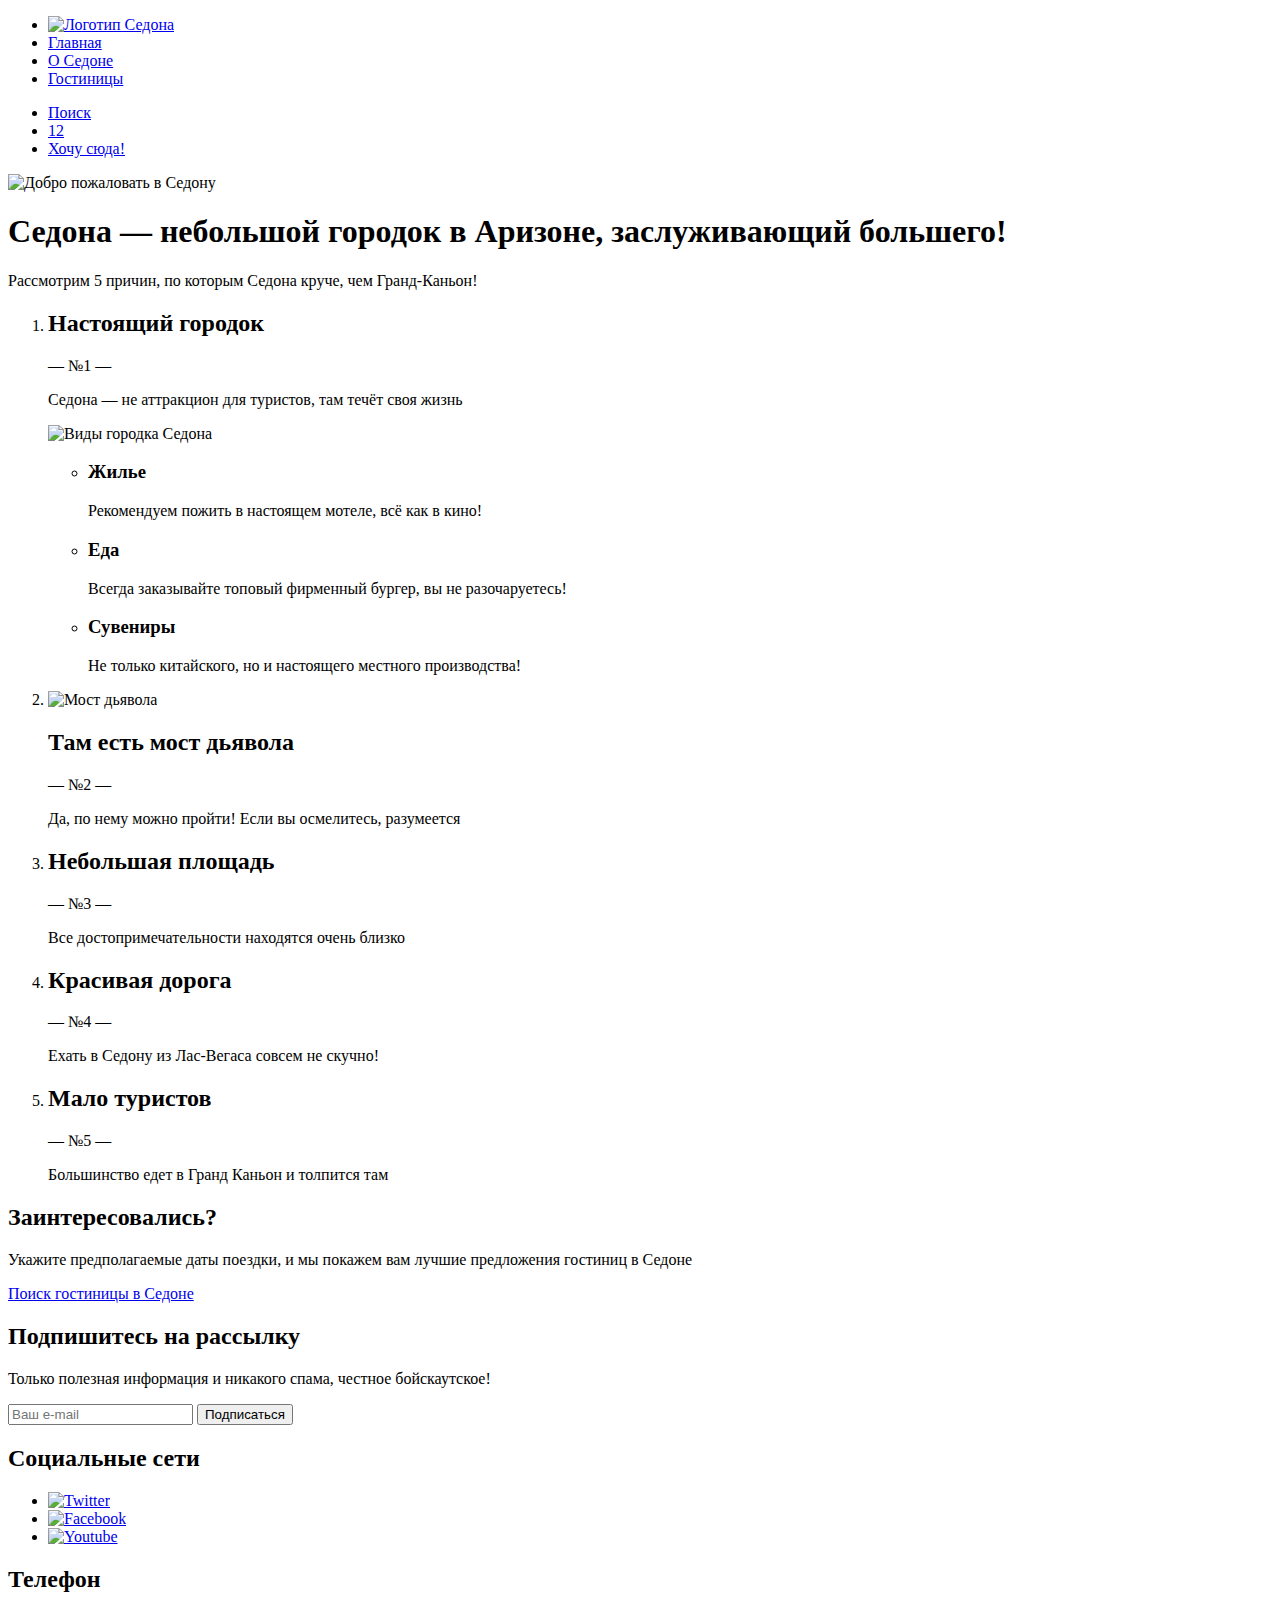
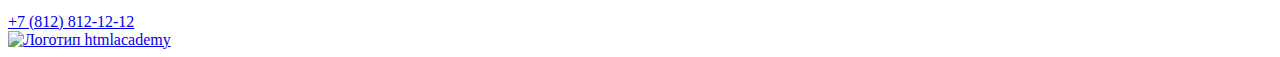
==== index.html @ e00cc4e8 "Добавляет исправление ошибок" ====
<!DOCTYPE html>
<html lang="ru">
  <head>
    <meta charset="utf-8">
    <title>HTML Academy: Седона</title>
  </head>
  <body>
    <header class="page-header">
      <nav class="navigation">
        <ul class="navigation-list">
          <li class="navigation-item">
            <a class="navigation-link sedona-logo" href="index.html">
              <img class="page-header-logo" src="" alt="Логотип Седона">
            </a>
          </li>
          <li class="navigation-item">
            <a class="navigation-link navigation-link-current" href="index.html">Главная</a>
          </li>
          <li class="navigation-item">
            <a class="navigation-link" href="#">О Седоне</a>
          </li>
          <li class="navigation-item">
            <a class="navigation-link" href="#">Гостиницы</a>
          </li>
        </ul>
        <ul class="navigation-list navigation-user">
          <li class="navigation-item search">
            <a class="navigation-link" href="#">
              <span class="visually-hidden">Поиск</span>
            </a>
          </li>
          <li class="navigation-item">
            <a class="navigation-link" href="#">
              <span class="navigation-btn-number">12</span>
            </a>
          </li>
          <li class="navigation-item">
            <a class="navigation-link" href="#">Хочу сюда!</a>
        </ul>
      </nav>
    </header>
    <main class="main-index">
      <header class="main-index-header">
        <img class="main-index-header-img" src="" alt="Добро пожаловать в Седону">
        <h1 class="main-index-title">Седона — небольшой городок в Аризоне, заслуживающий большего!</h1>
        <p>Рассмотрим 5 причин, по которым Седона круче, чем Гранд-Каньон!</p>
      </header>
      <section class="advantages">
        <ol class="advantages-list">
          <li class="advantages-item">
            <div class="advantages-item-container">
              <h2 class="advantages-title">Настоящий городок</h2>
              <span class="advantages-text">— №1 —</span>
              <p class="advantages-description">Седона — не аттракцион для туристов, там течёт своя жизнь</p>
              <img class="advantages-img" src="" alt="Виды городка Седона">
            </div>
            <ul class="advantages-list">
              <li class="advantages-item">
                <h3 class="advantages-title">Жилье</h3>
                <p class="advantages-description">Рекомендуем пожить в настоящем мотеле, всё как в кино!</p>
              </li>
              <li class="advantages-item">
                <h3 class="advantages-title">Еда</h3>
                <p class="advantages-description">Всегда заказывайте топовый фирменный бургер, вы не разочаруетесь!</p>
              </li>
              <li class="advantages-item">
                <h3 class="advantages-title">Сувениры</h3>
                <p class="advantages-description">Не только китайского, но и настоящего местного производства!</p>
              </li>
            </ul>
          </li>
          <li class="advantages-item">
            <div class="advantages-item-container">
              <img class="advantages-img" src="" alt="Мост дьявола">
              <h2 class="advantages-title">Там есть мост дьявола</h2>
              <span class="advantages-text">— №2 —</span>
              <p class="advantages-description">Да, по нему можно пройти! Если вы осмелитесь, разумеется</p>
            </div>
          </li>
          <li class="advantages-item">
            <h2 class="advantages-description">Небольшая площадь</h2>
            <span class="advantages-text">— №3 —</span>
            <p class="advantages-description">Все достопримечательности находятся очень близко</p>
          </li>
          <li class="advantages-item">
            <h2 class="advantages-description">Красивая дорога</h2>
            <span class="advantages-text">— №4 —</span>
            <p class="advantages-description">Ехать в Седону из Лас-Вегаса совсем не скучно!</p>
          </li>
          <li class="advantages-item">
            <h2 class="advantages-description">Мало туристов</h2>
            <span class="advantages-text">— №5 —</span>
            <p class="advantages-description">Большинство едет в Гранд Каньон и толпится там</p>
          </li>
        </ol>
      </section>
      <section class="hotel-search">
        <h2 class="hotel-search-title">Заинтересовались?</h2>
        <p class="hotel-search-description">Укажите предполагаемые даты поездки, и мы покажем вам лучшие предложения гостиниц в Седоне</p>
        <a class="hotel-search-link" href="#">Поиск гостиницы в Седоне</a>
      </section>
      <section class="subscribe-newsletter">
        <h2 class="subscribe-newsletter-title">Подпишитесь на рассылку</h2>
        <p class="subscribe-newsletter-description">Только полезная информация и никакого спама, честное бойскаутское!</p>
        <form class="subscribe-newsletter-form" action="https://echo.htmlacademy.ru/" method="post">
          <div class="subscribe-newsletter-container">
            <input class="main-index-input" type="email" name="user-email" placeholder="Ваш e-mail" required>
            <button class="button subscribe" type="submit">Подписаться</button>
          </div>
        </form>
      </section>
    </main>
    <footer class="page-footer">
      <section class="socials">
        <h2 class="visually-hidden">Социальные сети</h2>
        <ul class="socials-list">
          <li class="socials-item">
            <a href="https://twitter.com/htmlacademy_ru">
              <img src="" alt="Twitter">
            </a>
          </li>
          <li class="socials-item">
            <a href="https://www.facebook.com/htmlacademy">
              <img src="" alt="Facebook">
            </a>
          </li>
          <li class="socials-item">
            <a href="https://www.youtube.com/c/HTMLAcademyRUS">
              <img src="" alt="Youtube">
            </a>
          </li>
        </ul>
      </section>
      <div class="contacts">
        <h2 class="visually-hidden">Телефон</h2>
        <a class="contact-phone" href="tel:88128121212">+7 (812) 812-12-12</a>
      </div>
      <a class="htmlacademy-logo" href="https://htmlacademy.ru">
        <img src="" alt="Логотип htmlacademy">
      </a>
    </footer>
  </body>
</html>
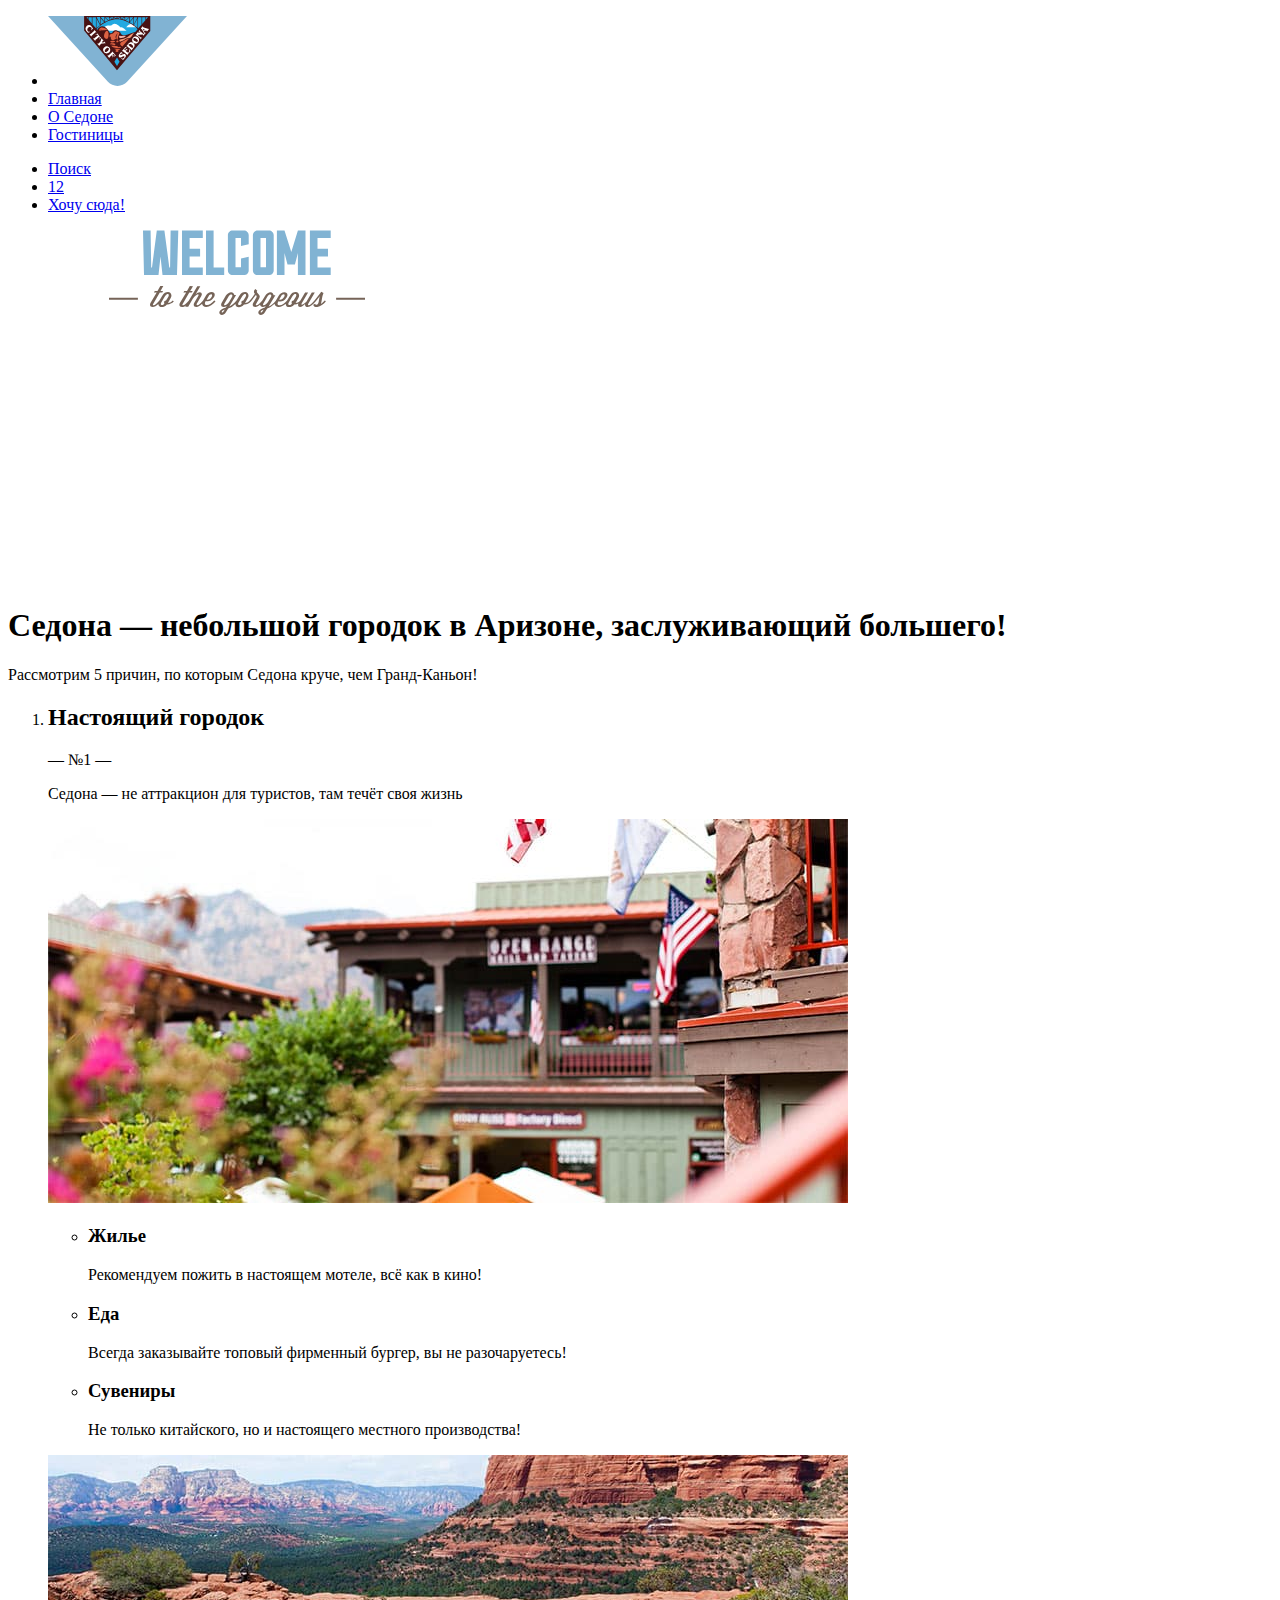
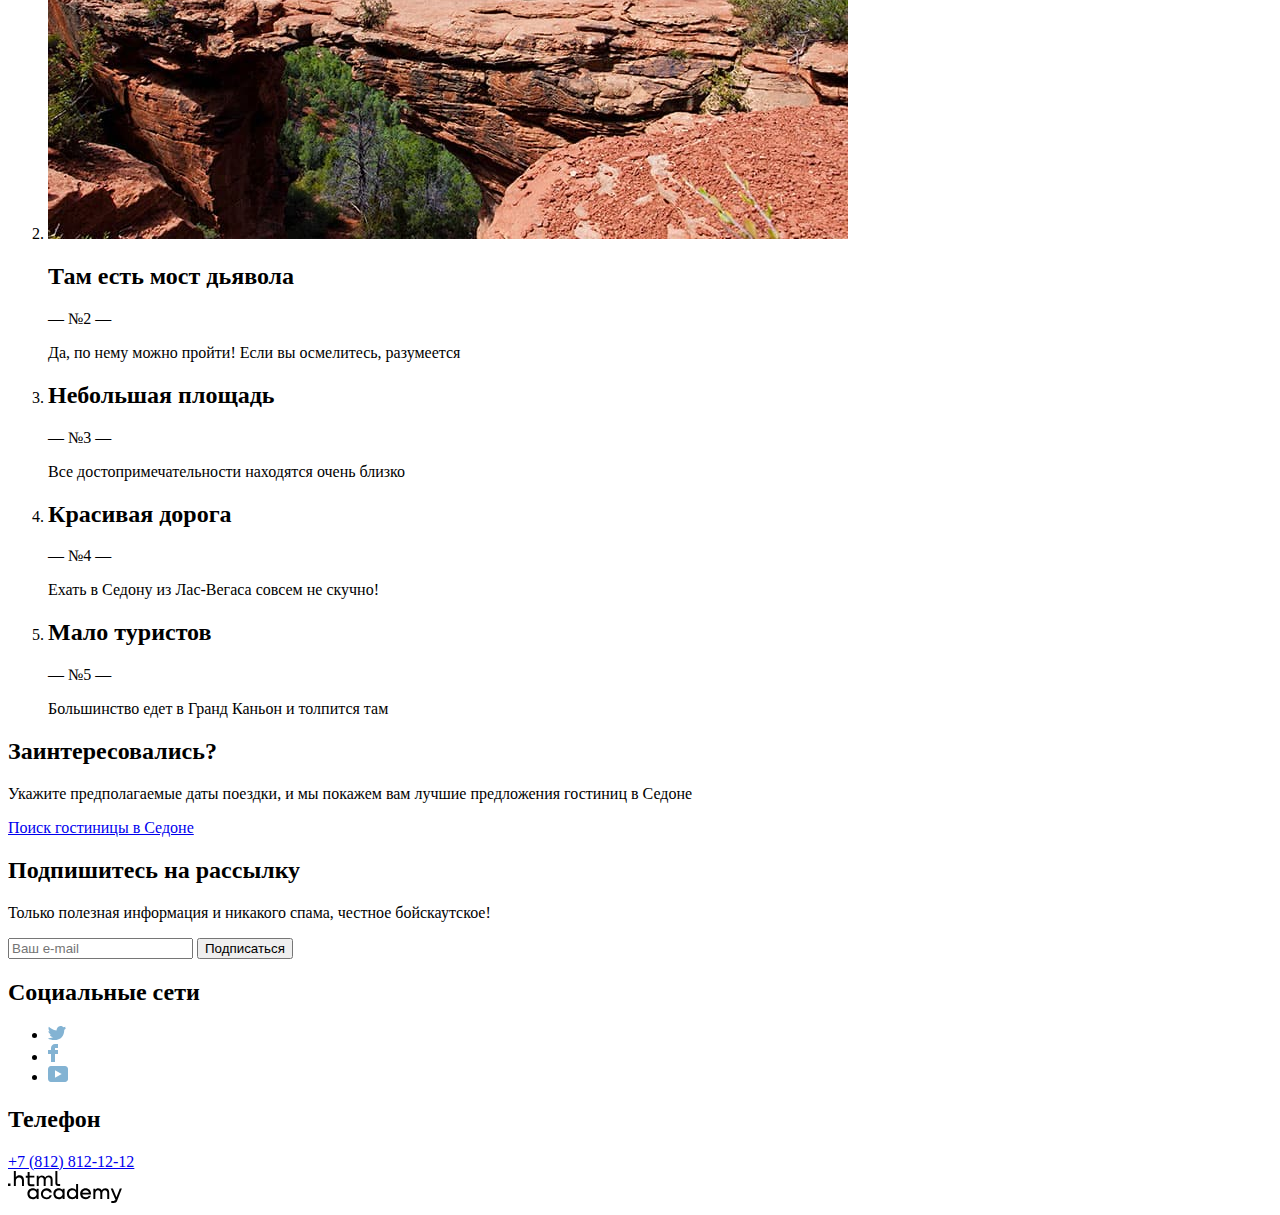
==== commit 9186befd: "Merge pull request #4 from SergeyY1994/master" ====
--- a/index.html
+++ b/index.html
@@ -10,7 +10,7 @@
         <ul class="navigation-list">
           <li class="navigation-item">
             <a class="navigation-link sedona-logo" href="index.html">
-              <img class="page-header-logo" src="" alt="Логотип Седона">
+              <img class="page-header-logo" src="images/sedona-logo.svg" width="139" height="70" alt="Логотип Седона.">
             </a>
           </li>
           <li class="navigation-item">
@@ -41,7 +41,7 @@
     </header>
     <main class="main-index">
       <header class="main-index-header">
-        <img class="main-index-header-img" src="" alt="Добро пожаловать в Седону">
+        <img class="main-index-header-img" src="images/welcome.svg" width="458" height="352" alt="Добро пожаловать в Седону.">
         <h1 class="main-index-title">Седона — небольшой городок в Аризоне, заслуживающий большего!</h1>
         <p>Рассмотрим 5 причин, по которым Седона круче, чем Гранд-Каньон!</p>
       </header>
@@ -52,7 +52,7 @@
               <h2 class="advantages-title">Настоящий городок</h2>
               <span class="advantages-text">— №1 —</span>
               <p class="advantages-description">Седона — не аттракцион для туристов, там течёт своя жизнь</p>
-              <img class="advantages-img" src="" alt="Виды городка Седона">
+              <img class="advantages-img" src="images/sedona-photo.jpg" width="800" height="384" alt="Виды городка Седона.">
             </div>
             <ul class="advantages-list">
               <li class="advantages-item">
@@ -71,7 +71,7 @@
           </li>
           <li class="advantages-item">
             <div class="advantages-item-container">
-              <img class="advantages-img" src="" alt="Мост дьявола">
+              <img class="advantages-img" src="images/devil's-bridge-photo.jpg" width="800" height="384" alt="Мост дьявола.">
               <h2 class="advantages-title">Там есть мост дьявола</h2>
               <span class="advantages-text">— №2 —</span>
               <p class="advantages-description">Да, по нему можно пройти! Если вы осмелитесь, разумеется</p>
@@ -116,17 +116,17 @@
         <ul class="socials-list">
           <li class="socials-item">
             <a href="https://twitter.com/htmlacademy_ru">
-              <img src="" alt="Twitter">
+              <img src="images/icons/twitter.svg" width="18" height="14" alt="Twitter.">
             </a>
           </li>
           <li class="socials-item">
             <a href="https://www.facebook.com/htmlacademy">
-              <img src="" alt="Facebook">
+              <img src="images/icons/facebook.svg" width="10" height="18" alt="Facebook.">
             </a>
           </li>
           <li class="socials-item">
             <a href="https://www.youtube.com/c/HTMLAcademyRUS">
-              <img src="" alt="Youtube">
+              <img src="images/icons/youtube.svg" width="20" height="16" alt="Youtube.">
             </a>
           </li>
         </ul>
@@ -136,7 +136,7 @@
         <a class="contact-phone" href="tel:88128121212">+7 (812) 812-12-12</a>
       </div>
       <a class="htmlacademy-logo" href="https://htmlacademy.ru">
-        <img src="" alt="Логотип htmlacademy">
+        <img src="images/htmlacademy-logo.svg" width="114" height="32" alt="Логотип htmlacademy.">
       </a>
     </footer>
   </body>
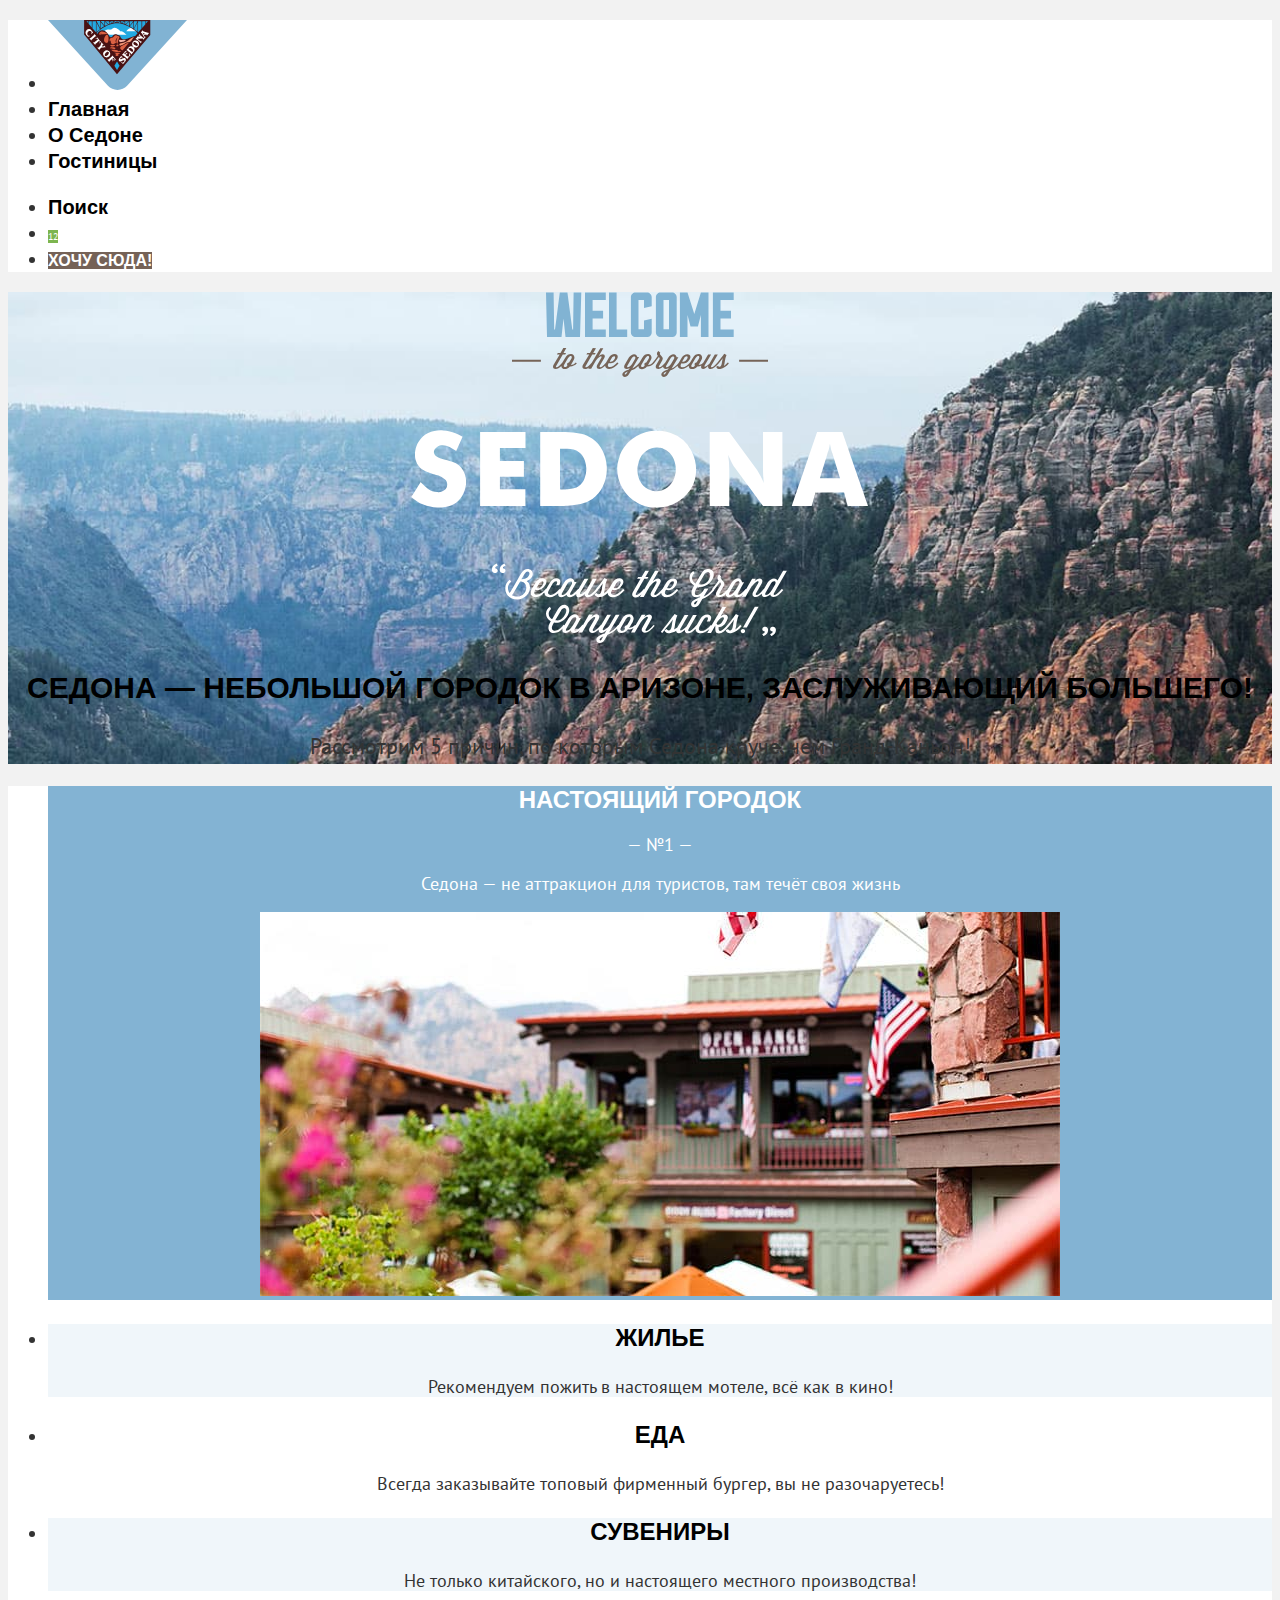
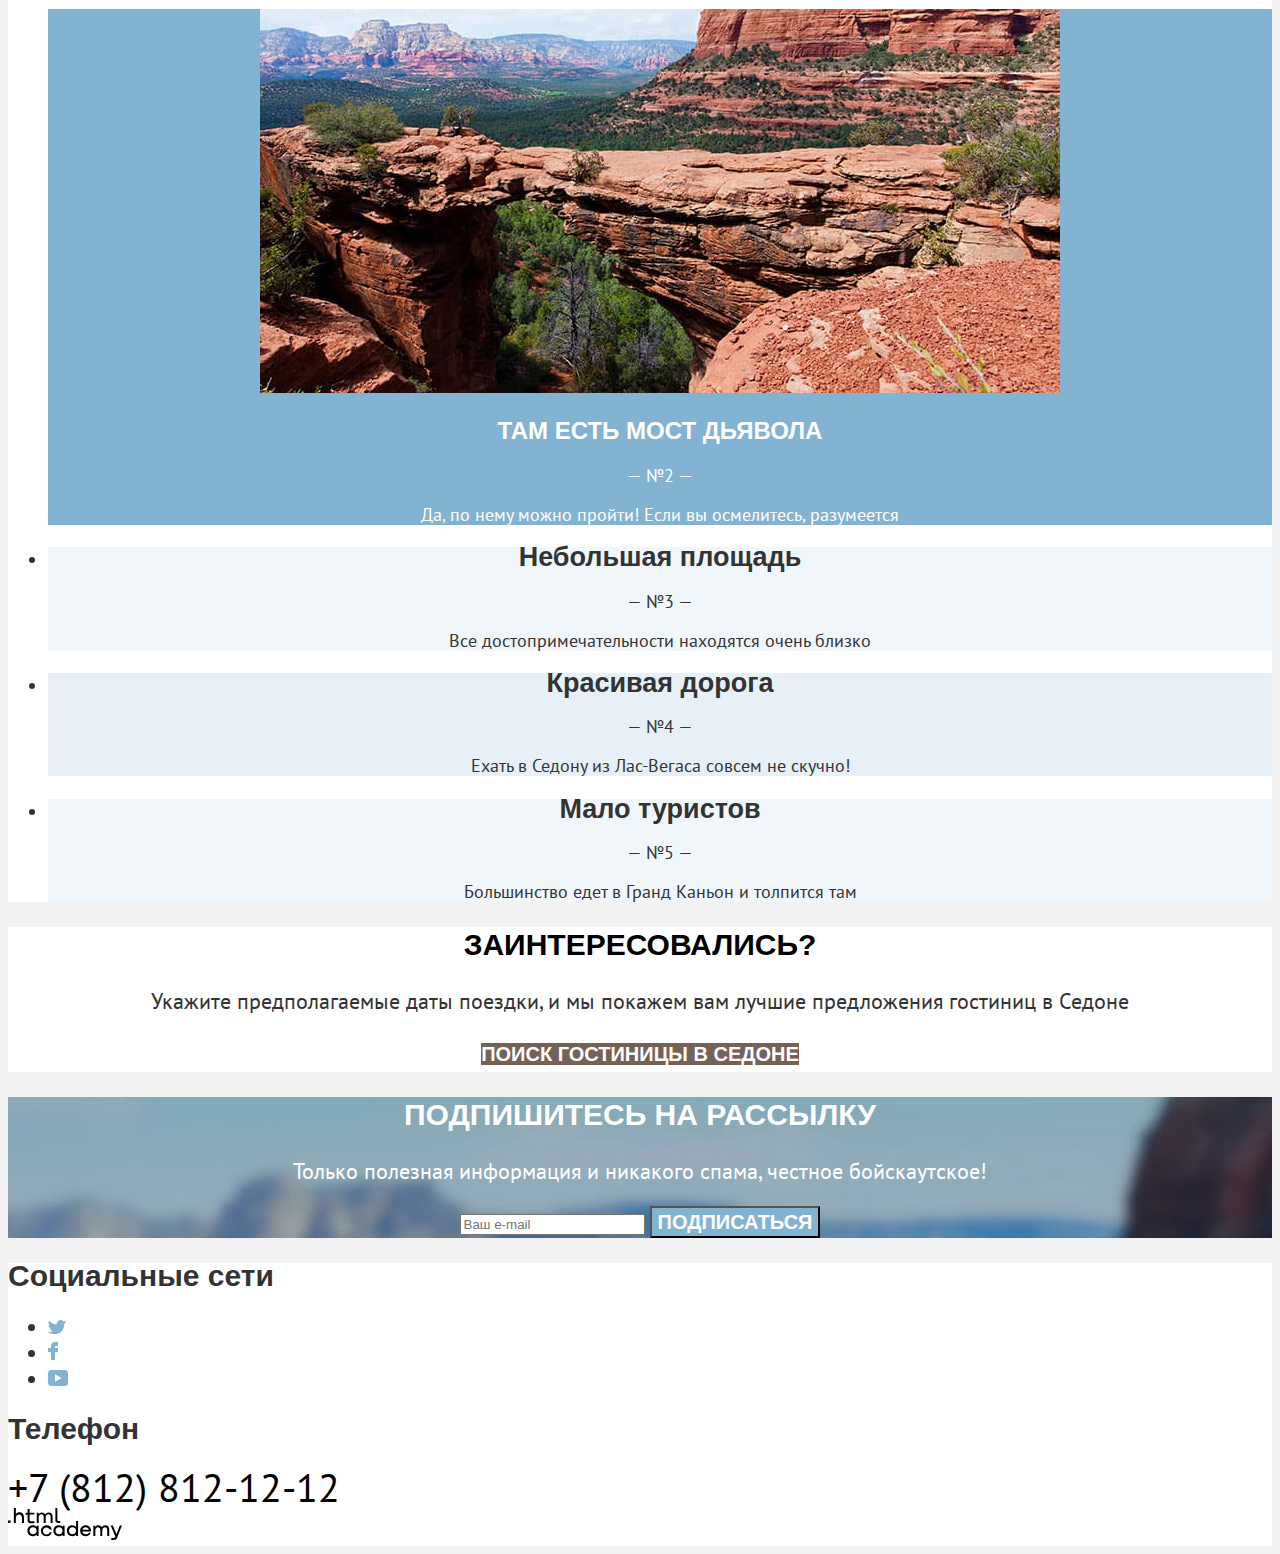
==== commit 5e7b64aa: "Добавляет базовую стилизацию страниц" ====
--- a/index.html
+++ b/index.html
@@ -3,6 +3,7 @@
   <head>
     <meta charset="utf-8">
     <title>HTML Academy: Седона</title>
+    <link rel="stylesheet" href="styles/styles.css">
   </head>
   <body>
     <header class="page-header">
@@ -35,7 +36,7 @@
             </a>
           </li>
           <li class="navigation-item">
-            <a class="navigation-link" href="#">Хочу сюда!</a>
+            <a class="navigation-link-button" href="#">Хочу сюда!</a>
         </ul>
       </nav>
     </header>
@@ -46,30 +47,28 @@
         <p>Рассмотрим 5 причин, по которым Седона круче, чем Гранд-Каньон!</p>
       </header>
       <section class="advantages">
-        <ol class="advantages-list">
-          <li class="advantages-item">
+        <ul class="advantages-list">
+          <li class="advantages-item advantages-item-cold-light">
             <div class="advantages-item-container">
               <h2 class="advantages-title">Настоящий городок</h2>
               <span class="advantages-text">— №1 —</span>
               <p class="advantages-description">Седона — не аттракцион для туристов, там течёт своя жизнь</p>
               <img class="advantages-img" src="images/sedona-photo.jpg" width="800" height="384" alt="Виды городка Седона.">
             </div>
-            <ul class="advantages-list">
-              <li class="advantages-item">
-                <h3 class="advantages-title">Жилье</h3>
-                <p class="advantages-description">Рекомендуем пожить в настоящем мотеле, всё как в кино!</p>
-              </li>
-              <li class="advantages-item">
-                <h3 class="advantages-title">Еда</h3>
-                <p class="advantages-description">Всегда заказывайте топовый фирменный бургер, вы не разочаруетесь!</p>
-              </li>
-              <li class="advantages-item">
-                <h3 class="advantages-title">Сувениры</h3>
-                <p class="advantages-description">Не только китайского, но и настоящего местного производства!</p>
-              </li>
-            </ul>
+          </li>
+          <li class="advantages-item advantages-item-cold-light12">
+            <h3 class="advantages-title">Жилье</h3>
+            <p class="advantages-description">Рекомендуем пожить в настоящем мотеле, всё как в кино!</p>
           </li>
           <li class="advantages-item">
+            <h3 class="advantages-title">Еда</h3>
+            <p class="advantages-description">Всегда заказывайте топовый фирменный бургер, вы не разочаруетесь!</p>
+          </li>
+          <li class="advantages-item  advantages-item-cold-light12">
+            <h3 class="advantages-title">Сувениры</h3>
+            <p class="advantages-description">Не только китайского, но и настоящего местного производства!</p>
+          </li>
+          <li class="advantages-item advantages-item-cold-light">
             <div class="advantages-item-container">
               <img class="advantages-img" src="images/devil's-bridge-photo.jpg" width="800" height="384" alt="Мост дьявола.">
               <h2 class="advantages-title">Там есть мост дьявола</h2>
@@ -77,35 +76,35 @@
               <p class="advantages-description">Да, по нему можно пройти! Если вы осмелитесь, разумеется</p>
             </div>
           </li>
-          <li class="advantages-item">
+          <li class="advantages-item advantages-item-cold-light12">
             <h2 class="advantages-description">Небольшая площадь</h2>
             <span class="advantages-text">— №3 —</span>
             <p class="advantages-description">Все достопримечательности находятся очень близко</p>
           </li>
-          <li class="advantages-item">
+          <li class="advantages-item advantages-item-cold-light20">
             <h2 class="advantages-description">Красивая дорога</h2>
             <span class="advantages-text">— №4 —</span>
             <p class="advantages-description">Ехать в Седону из Лас-Вегаса совсем не скучно!</p>
           </li>
-          <li class="advantages-item">
+          <li class="advantages-item  advantages-item-cold-light12">
             <h2 class="advantages-description">Мало туристов</h2>
             <span class="advantages-text">— №5 —</span>
             <p class="advantages-description">Большинство едет в Гранд Каньон и толпится там</p>
           </li>
-        </ol>
+        </ul>
       </section>
       <section class="hotel-search">
         <h2 class="hotel-search-title">Заинтересовались?</h2>
         <p class="hotel-search-description">Укажите предполагаемые даты поездки, и мы покажем вам лучшие предложения гостиниц в Седоне</p>
         <a class="hotel-search-link" href="#">Поиск гостиницы в Седоне</a>
       </section>
-      <section class="subscribe-newsletter">
-        <h2 class="subscribe-newsletter-title">Подпишитесь на рассылку</h2>
-        <p class="subscribe-newsletter-description">Только полезная информация и никакого спама, честное бойскаутское!</p>
+      <section class="index-subscribe-newsletter">
+        <h2 class="index-subscribe-newsletter-title">Подпишитесь на рассылку</h2>
+        <p class="index-subscribe-newsletter-description">Только полезная информация и никакого спама, честное бойскаутское!</p>
         <form class="subscribe-newsletter-form" action="https://echo.htmlacademy.ru/" method="post">
           <div class="subscribe-newsletter-container">
             <input class="main-index-input" type="email" name="user-email" placeholder="Ваш e-mail" required>
-            <button class="button subscribe" type="submit">Подписаться</button>
+            <button class="button-subscribe" type="submit">Подписаться</button>
           </div>
         </form>
       </section>
--- a/styles/styles.css
+++ b/styles/styles.css
@@ -0,0 +1,385 @@
+@font-face {
+  font-family: "PT Sans";
+  src: url(../fonts/ptsans-400.woff2) format("woff2");
+  font-style: normal;
+  font-weight: 400;
+  font-display: swap;
+}
+
+@font-face {
+  font-family: "PT Sans";
+  font-style: normal;
+  font-weight: 700;
+  src: url("fonts/pt-sans-bold.woff2") format("woff2");
+  font-display: swap;
+}
+
+body {
+  font-family: "PT Sans", sans-serif;
+  font-size: 20px;
+  font-weight: 400;
+  font-style: normal;
+  line-height: 26px;
+  background-color: #F2F2F2;;
+  color: #333333;
+}
+
+/*header*/
+
+.page-header {
+  font-weight: 700;
+  background-color: #FFFFFF;
+}
+
+.navigation-link {
+  font-size: 20px;
+  line-height: 26px;
+  text-decoration: none;
+  color: #000000;
+}
+
+.navigation-btn-number {
+  font-weight: 400;
+  font-size: 10px;
+  line-height: 13px;
+  text-align: center;
+  background: #7DB54F;
+  color: #FFFFFF;
+}
+
+.navigation-link-button {
+  font-family: inherit;
+  font-size: 16px;
+  line-height: 20px;
+  text-align: center;
+  text-transform: uppercase;
+  text-decoration: none;
+  background: #756257;
+  color: #FFFFFF;
+}
+
+/*main-index*/
+
+.main-index-header {
+  text-align: center;
+  background-color: #FFFFFF;
+  background-image: url("../images/index-background.jpg");
+  background-size: 100% auto;
+  background-repeat: no-repeat;
+}
+
+.main-index-title {
+  font-weight: 700;
+  font-size: 30px;
+  line-height: 36px;
+  text-transform: uppercase;
+  color: #000000;
+}
+
+.main-index-header p {
+  font-weight: normal;
+  font-size: 22px;
+  line-height: 36px;
+  color: #333333;
+}
+
+.advantages {
+  font-size: 18px;
+  line-height: 21px;
+  text-align: center;
+  background-color: #FFFFFF;
+}
+
+.advantages-title {
+  font-weight: 700;
+  font-size: 24px;
+  line-height: 28px;
+  text-transform: uppercase;
+  color: #000000;
+}
+
+.advantages-text {
+  font-size: 18px;
+  line-height: 21px;
+  text-align: center;
+  text-transform: uppercase;
+  color: #333333;
+}
+
+.advantages-item-cold-light .advantages-text {
+  color: #FFFFFF;
+}
+
+.advantages-item-cold-light,
+.advantages-item-cold-light h2 {
+  background: #83B3D3;
+  color: #FFFFFF;
+}
+
+.advantages-item-cold-light12 {
+  background: rgba(131, 179, 211, 0.12);
+}
+
+.advantages-item-cold-light20 {
+  background: rgba(131, 179, 211, 0.2);
+}
+
+.hotel-search {
+  text-align: center;
+  background-color: #FFFFFF;
+}
+
+.hotel-search-title {
+  font-weight: 700;
+  font-size: 30px;
+  line-height: 36px;
+  text-transform: uppercase;
+  color: #000000;
+}
+
+.hotel-search-description {
+  font-size: 22px;
+}
+
+.hotel-search-link {
+  font-weight: 700;
+  font-size: 20px;
+  line-height: 36px;
+  text-transform: uppercase;
+  text-decoration: none;
+  color: #FFFFFF;
+  background: #756257;
+}
+
+.index-subscribe-newsletter {
+  text-align: center;
+  color: #FFFFFF;
+  background-color: #000000;
+  background-image: url("../images/subscribe-newsletter-background.jpg");
+  background-size: 100% auto;
+  background-repeat: no-repeat;
+}
+
+.index-subscribe-newsletter-title {
+  font-weight: 700;
+  font-size: 30px;
+  line-height: 36px;
+  text-transform: uppercase;
+}
+
+.index-subscribe-newsletter-description {
+  font-size: 22px;
+}
+
+.button-subscribe {
+  font-family: inherit;
+  font-weight: 700;
+  font-size: 20px;
+  line-height: 26px;
+  text-transform: uppercase;
+  color: #FFFFFF;
+  background: #83B3D3;
+}
+
+/* main-catalog */
+
+.catalog-hotel-filter {
+  color: #FFFFFF;
+  background-color: #000000;
+  background: url("../images/catalog-background.jpg");
+  background-size: 100% auto;
+  background-repeat: no-repeat;
+}
+
+.catalog-header-title {
+  font-weight: 700;
+  font-size: 60px;
+  line-height: 78px;
+}
+
+.breadcrumbs-link {
+  font-size: 16px;
+  line-height: 21px;
+}
+
+.catalog-hotel-filter-title {
+  font-weight: 700;
+  font-size: 20px;
+}
+
+.catalog-hotel-filter-list {
+  font-size: 18px;
+  line-height: 23px;
+}
+
+.button-submit {
+  font-family: inherit;
+  font-weight: 700;
+  font-size: 16px;
+  line-height: 21px;
+  text-align: center;
+  text-transform: uppercase;
+  color: #FFFFFF;
+  background: #83B3D3;
+}
+
+.button-reset {
+  background-color: inherit;
+  font-size: 18px;
+  line-height: 23px;
+  text-align: center;
+  color: #FFFFFF;
+}
+
+.catalog-sorting {
+  color: #000000;
+  background-color: #FFFFFF;
+}
+
+.catalog-sorting-title {
+  font-weight: 700;
+  font-size: 30px;
+  line-height: 39px;
+  text-transform: uppercase;
+}
+
+.select-control {
+  font-size: 18px;
+  line-height: 23px;
+  color: #333333;
+}
+
+.catalog-hotel {
+  background: #FFFFFF;
+}
+
+.catalog-hotel-link {
+  text-decoration: none;
+}
+
+.catalog-hotel-title {
+  font-weight: 700;
+  font-size: 24px;
+  line-height: 31px;
+  color: #000000;
+}
+
+.catalog-hotel-text {
+  font-size: 18px;
+  line-height: 23px;
+  color: #333333;
+}
+
+.catalog-hotel-more {
+  font-weight: 700;
+  font-size: 16px;
+  line-height: 21px;
+  text-align: center;
+  text-transform: uppercase;
+  text-decoration: none;
+  color: #FFFFFF;
+  background: #756257;
+}
+
+.catalog-hotel-button {
+  font-family: inherit;
+  font-weight: 700;
+  font-size: 16px;
+  line-height: 21px;
+  text-align: center;
+  text-transform: uppercase;
+  color: #FFFFFF;
+  background: #83B3D3;
+}
+
+.catalog-hotel-button-checked {
+  font-family: inherit;
+  font-weight: 700;
+  font-size: 16px;
+  line-height: 21px;
+  text-align: center;
+  text-transform: uppercase;
+  color: #FFFFFF;
+  background: #7DB54F;
+}
+
+.rating {
+  font-size: 16px;
+  line-height: 21px;
+  text-align: center;
+  text-transform: uppercase;
+  color: #333333;
+  background: #F2F2F2;
+}
+
+.pagination-more {
+  text-align: center;
+  text-transform: uppercase;
+  font-weight: 700;
+  font-size: 20px;
+  text-decoration: none;
+  color: #FFFFFF;
+  background: #83B3D3;
+}
+
+.pagination-item {
+  background: #83B3D3;
+}
+
+.pagination-link {
+  text-align: center;
+  font-weight: 700;
+  font-size: 20px;
+  line-height: 26px;
+  text-decoration: none;
+  text-transform: uppercase;
+  color: #FFFFFF;
+}
+
+.pagination-current {
+  background: #F2F2F2;
+}
+
+.pagination-current a {
+  color: #000000;
+}
+
+.pagination-label-description {
+  font-size: 18px;
+  line-height: 23px;
+  color: #333333;
+}
+
+.catalog-subscribe-newsletter {
+  text-align: center;
+  background: #FFFFFF;
+}
+
+.catalog-subscribe-newsletter-title {
+  font-weight: 700;
+  font-size: 30px;
+  line-height: 36px;
+  text-transform: uppercase;
+  color: #000000;
+}
+
+.catalog-subscribe-newsletter-description {
+  font-size: 22px;
+  line-height: 26px;
+  color: #333333;
+}
+
+/*footer*/
+
+.page-footer {
+  background-color: #FFFFFF;
+}
+
+.contact-phone {
+  font-size: 40px;
+  line-height: 40px;
+  text-align: center;
+  text-transform: uppercase;
+  text-decoration: none;
+  color: #000000;
+}
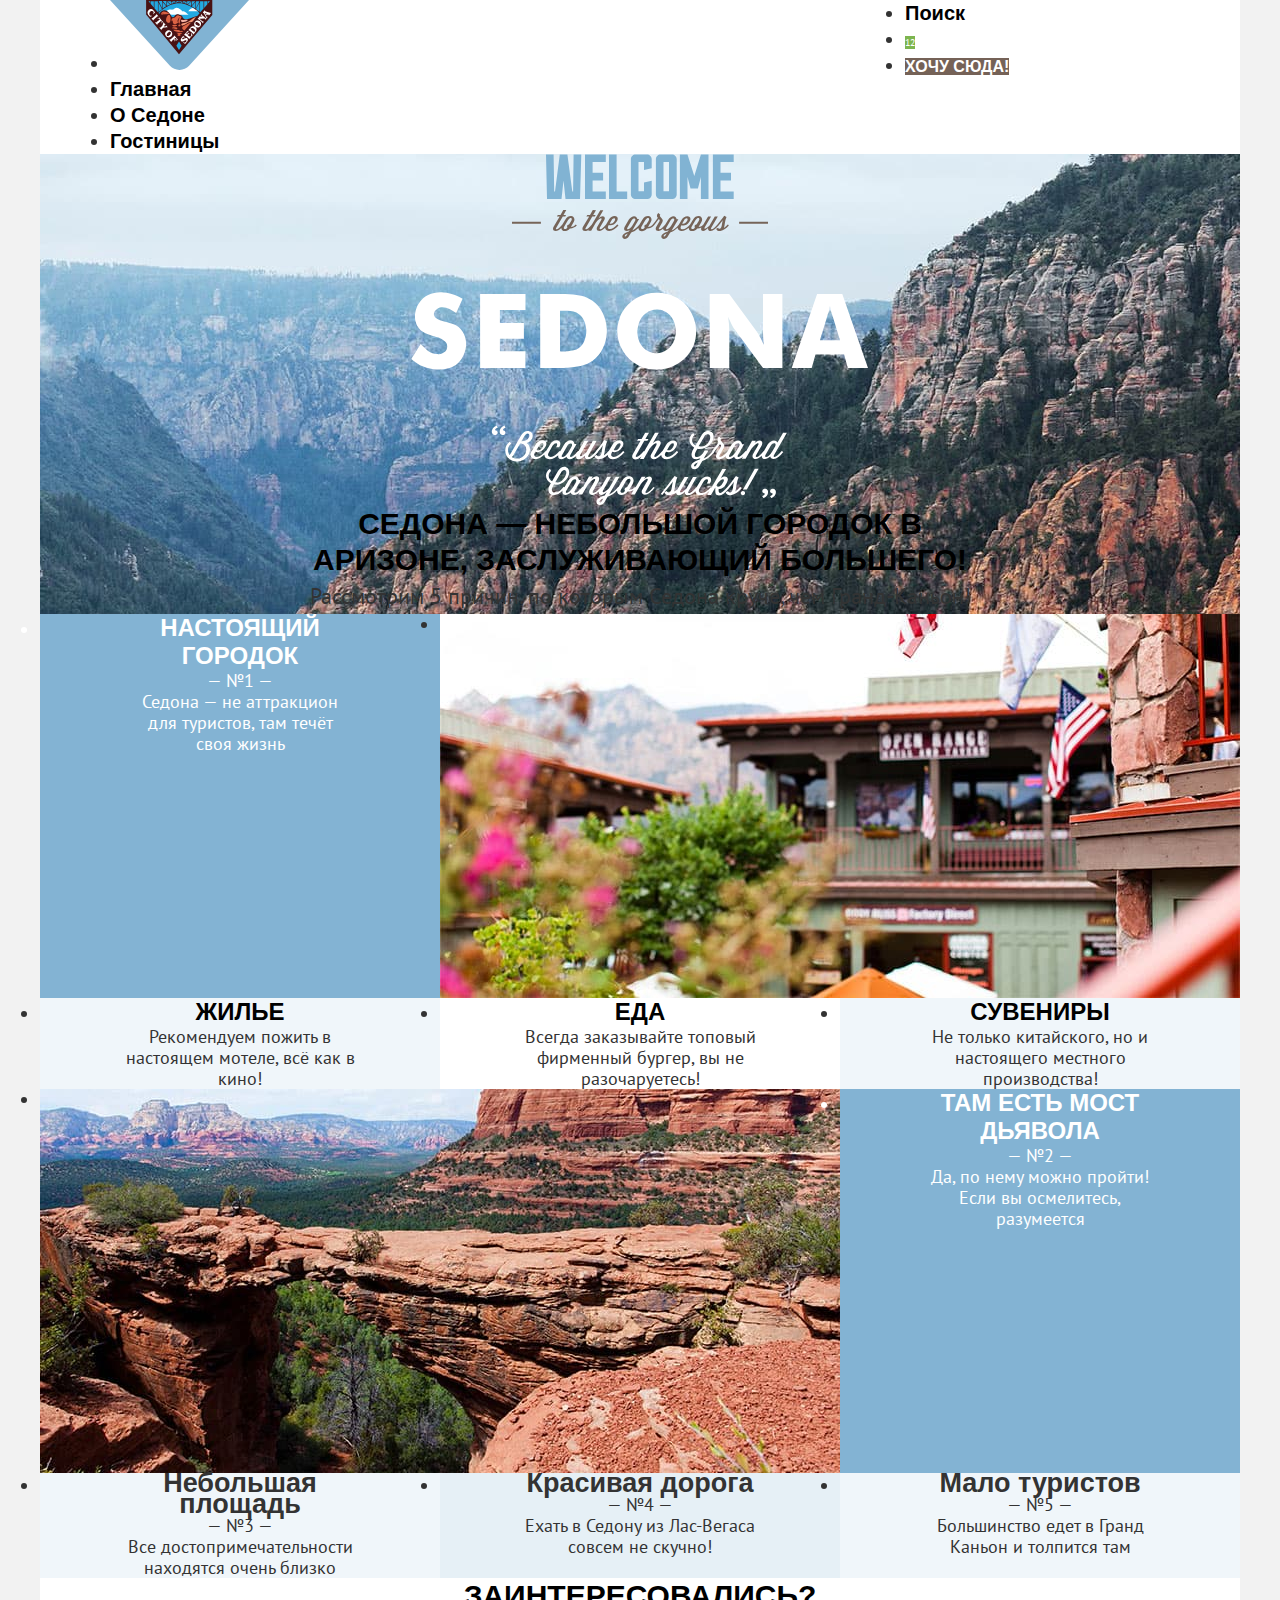
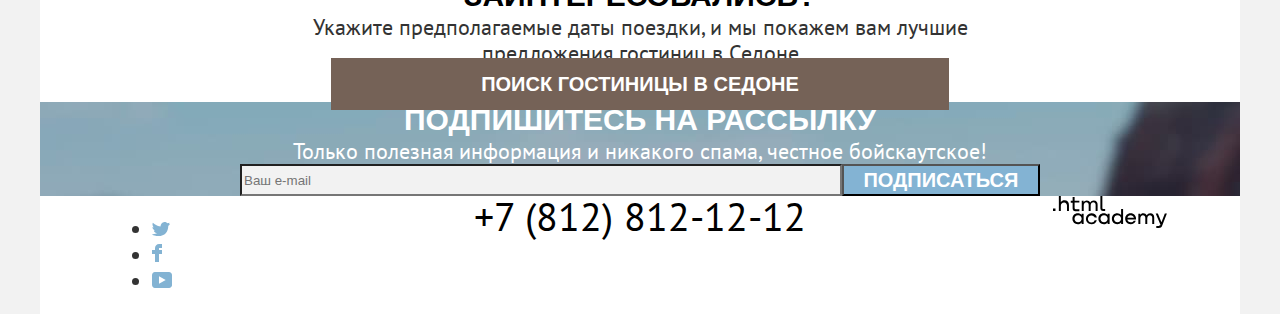
==== commit 2e2639d9: "Добавляет сетку крупных компонентов на флексах" ====
--- a/index.html
+++ b/index.html
@@ -6,137 +6,141 @@
     <link rel="stylesheet" href="styles/styles.css">
   </head>
   <body>
-    <header class="page-header">
-      <nav class="navigation">
-        <ul class="navigation-list">
-          <li class="navigation-item">
-            <a class="navigation-link sedona-logo" href="index.html">
-              <img class="page-header-logo" src="images/sedona-logo.svg" width="139" height="70" alt="Логотип Седона.">
-            </a>
-          </li>
-          <li class="navigation-item">
-            <a class="navigation-link navigation-link-current" href="index.html">Главная</a>
-          </li>
-          <li class="navigation-item">
-            <a class="navigation-link" href="#">О Седоне</a>
-          </li>
-          <li class="navigation-item">
-            <a class="navigation-link" href="#">Гостиницы</a>
-          </li>
-        </ul>
-        <ul class="navigation-list navigation-user">
-          <li class="navigation-item search">
-            <a class="navigation-link" href="#">
-              <span class="visually-hidden">Поиск</span>
-            </a>
-          </li>
-          <li class="navigation-item">
-            <a class="navigation-link" href="#">
-              <span class="navigation-btn-number">12</span>
-            </a>
-          </li>
-          <li class="navigation-item">
-            <a class="navigation-link-button" href="#">Хочу сюда!</a>
-        </ul>
-      </nav>
-    </header>
-    <main class="main-index">
-      <header class="main-index-header">
-        <img class="main-index-header-img" src="images/welcome.svg" width="458" height="352" alt="Добро пожаловать в Седону.">
-        <h1 class="main-index-title">Седона — небольшой городок в Аризоне, заслуживающий большего!</h1>
-        <p>Рассмотрим 5 причин, по которым Седона круче, чем Гранд-Каньон!</p>
+    <div class="page-container">
+      <header class="page-header">
+        <nav class="navigation">
+          <ul class="navigation-list">
+            <li class="navigation-item">
+              <a class="navigation-link sedona-logo" href="index.html">
+                <img class="page-header-logo" src="images/sedona-logo.svg" width="139" height="70" alt="Логотип Седона.">
+              </a>
+            </li>
+            <li class="navigation-item">
+              <a class="navigation-link navigation-link-current" href="index.html">Главная</a>
+            </li>
+            <li class="navigation-item">
+              <a class="navigation-link" href="#">О Седоне</a>
+            </li>
+            <li class="navigation-item">
+              <a class="navigation-link" href="#">Гостиницы</a>
+            </li>
+          </ul>
+          <ul class="navigation-list navigation-user">
+            <li class="navigation-item search">
+              <a class="navigation-link" href="#">
+                <span class="visually-hidden">Поиск</span>
+              </a>
+            </li>
+            <li class="navigation-item">
+              <a class="navigation-link" href="#">
+                <span class="navigation-btn-number">12</span>
+              </a>
+            </li>
+            <li class="navigation-item">
+              <a class="navigation-link-button" href="#">Хочу сюда!</a>
+          </ul>
+        </nav>
       </header>
-      <section class="advantages">
-        <ul class="advantages-list">
-          <li class="advantages-item advantages-item-cold-light">
-            <div class="advantages-item-container">
+      <main class="main-index main-container">
+        <header class="main-index-header">
+          <img class="main-index-header-img" src="images/welcome.svg" width="458" height="352" alt="Добро пожаловать в Седону.">
+          <h1 class="main-index-title">Седона — небольшой городок в Аризоне, заслуживающий большего!</h1>
+          <p>Рассмотрим 5 причин, по которым Седона круче, чем Гранд-Каньон!</p>
+        </header>
+        <section class="advantages">
+          <ul class="advantages-list">
+            <li class="advantages-item advantages-item-cold-light">
               <h2 class="advantages-title">Настоящий городок</h2>
               <span class="advantages-text">— №1 —</span>
               <p class="advantages-description">Седона — не аттракцион для туристов, там течёт своя жизнь</p>
+            </li>
+            <li class="advantages-item-image">
               <img class="advantages-img" src="images/sedona-photo.jpg" width="800" height="384" alt="Виды городка Седона.">
-            </div>
-          </li>
-          <li class="advantages-item advantages-item-cold-light12">
-            <h3 class="advantages-title">Жилье</h3>
-            <p class="advantages-description">Рекомендуем пожить в настоящем мотеле, всё как в кино!</p>
-          </li>
-          <li class="advantages-item">
-            <h3 class="advantages-title">Еда</h3>
-            <p class="advantages-description">Всегда заказывайте топовый фирменный бургер, вы не разочаруетесь!</p>
-          </li>
-          <li class="advantages-item  advantages-item-cold-light12">
-            <h3 class="advantages-title">Сувениры</h3>
-            <p class="advantages-description">Не только китайского, но и настоящего местного производства!</p>
-          </li>
-          <li class="advantages-item advantages-item-cold-light">
-            <div class="advantages-item-container">
+            </li>
+            <li class="advantages-item advantages-item-cold-light12">
+              <h3 class="advantages-title">Жилье</h3>
+              <p class="advantages-description">Рекомендуем пожить в настоящем мотеле, всё как в кино!</p>
+            </li>
+            <li class="advantages-item">
+              <h3 class="advantages-title">Еда</h3>
+              <p class="advantages-description">Всегда заказывайте топовый фирменный бургер, вы не разочаруетесь!</p>
+            </li>
+            <li class="advantages-item  advantages-item-cold-light12">
+              <h3 class="advantages-title">Сувениры</h3>
+              <p class="advantages-description">Не только китайского, но и настоящего местного производства!</p>
+            </li>
+            <li class="advantages-item-image">
               <img class="advantages-img" src="images/devil's-bridge-photo.jpg" width="800" height="384" alt="Мост дьявола.">
+            </li>
+            <li class="advantages-item advantages-item-cold-light">
               <h2 class="advantages-title">Там есть мост дьявола</h2>
               <span class="advantages-text">— №2 —</span>
               <p class="advantages-description">Да, по нему можно пройти! Если вы осмелитесь, разумеется</p>
+            </li>
+            <li class="advantages-item advantages-item-cold-light12">
+              <h2 class="advantages-description">Небольшая площадь</h2>
+              <span class="advantages-text">— №3 —</span>
+              <p class="advantages-description">Все достопримечательности находятся очень близко</p>
+            </li>
+            <li class="advantages-item advantages-item-cold-light20">
+              <h2 class="advantages-description">Красивая дорога</h2>
+              <span class="advantages-text">— №4 —</span>
+              <p class="advantages-description">Ехать в Седону из Лас-Вегаса совсем не скучно!</p>
+            </li>
+            <li class="advantages-item  advantages-item-cold-light12">
+              <h2 class="advantages-description">Мало туристов</h2>
+              <span class="advantages-text">— №5 —</span>
+              <p class="advantages-description">Большинство едет в Гранд Каньон и толпится там</p>
+            </li>
+          </ul>
+        </section>
+        <section class="hotel-search">
+          <h2 class="hotel-search-title">Заинтересовались?</h2>
+          <p class="hotel-search-description">Укажите предполагаемые даты поездки, и мы покажем вам лучшие предложения гостиниц в Седоне</p>
+          <a class="hotel-search-link" href="#">Поиск гостиницы в Седоне</a>
+        </section>
+        <section class="index-subscribe-newsletter">
+          <h2 class="index-subscribe-newsletter-title">Подпишитесь на рассылку</h2>
+          <p class="index-subscribe-newsletter-description">Только полезная информация и никакого спама, честное бойскаутское!</p>
+          <form class="subscribe-newsletter-form" action="https://echo.htmlacademy.ru/" method="post">
+            <div class="subscribe-newsletter-container">
+              <input class="main-index-input" type="email" name="user-email" placeholder="Ваш e-mail" required>
+              <button class="button-subscribe" type="submit">Подписаться</button>
             </div>
-          </li>
-          <li class="advantages-item advantages-item-cold-light12">
-            <h2 class="advantages-description">Небольшая площадь</h2>
-            <span class="advantages-text">— №3 —</span>
-            <p class="advantages-description">Все достопримечательности находятся очень близко</p>
-          </li>
-          <li class="advantages-item advantages-item-cold-light20">
-            <h2 class="advantages-description">Красивая дорога</h2>
-            <span class="advantages-text">— №4 —</span>
-            <p class="advantages-description">Ехать в Седону из Лас-Вегаса совсем не скучно!</p>
-          </li>
-          <li class="advantages-item  advantages-item-cold-light12">
-            <h2 class="advantages-description">Мало туристов</h2>
-            <span class="advantages-text">— №5 —</span>
-            <p class="advantages-description">Большинство едет в Гранд Каньон и толпится там</p>
-          </li>
-        </ul>
-      </section>
-      <section class="hotel-search">
-        <h2 class="hotel-search-title">Заинтересовались?</h2>
-        <p class="hotel-search-description">Укажите предполагаемые даты поездки, и мы покажем вам лучшие предложения гостиниц в Седоне</p>
-        <a class="hotel-search-link" href="#">Поиск гостиницы в Седоне</a>
-      </section>
-      <section class="index-subscribe-newsletter">
-        <h2 class="index-subscribe-newsletter-title">Подпишитесь на рассылку</h2>
-        <p class="index-subscribe-newsletter-description">Только полезная информация и никакого спама, честное бойскаутское!</p>
-        <form class="subscribe-newsletter-form" action="https://echo.htmlacademy.ru/" method="post">
-          <div class="subscribe-newsletter-container">
-            <input class="main-index-input" type="email" name="user-email" placeholder="Ваш e-mail" required>
-            <button class="button-subscribe" type="submit">Подписаться</button>
+          </form>
+        </section>
+      </main>
+      <footer class="page-footer">
+        <div class="page-footer-container">
+          <section class="socials">
+            <h2 class="visually-hidden" hidden>Социальные сети</h2>
+            <ul class="socials-list">
+              <li class="socials-item">
+                <a href="https://twitter.com/htmlacademy_ru">
+                  <img src="images/icons/twitter.svg" width="18" height="14" alt="Twitter.">
+                </a>
+              </li>
+              <li class="socials-item">
+                <a href="https://www.facebook.com/htmlacademy">
+                  <img src="images/icons/facebook.svg" width="10" height="18" alt="Facebook.">
+                </a>
+              </li>
+              <li class="socials-item">
+                <a href="https://www.youtube.com/c/HTMLAcademyRUS">
+                  <img src="images/icons/youtube.svg" width="20" height="16" alt="Youtube.">
+                </a>
+              </li>
+            </ul>
+          </section>
+          <div class="contacts">
+            <h2 class="visually-hidden" hidden>Телефон</h2>
+            <a class="contact-phone" href="tel:88128121212">+7 (812) 812-12-12</a>
           </div>
-        </form>
-      </section>
-    </main>
-    <footer class="page-footer">
-      <section class="socials">
-        <h2 class="visually-hidden">Социальные сети</h2>
-        <ul class="socials-list">
-          <li class="socials-item">
-            <a href="https://twitter.com/htmlacademy_ru">
-              <img src="images/icons/twitter.svg" width="18" height="14" alt="Twitter.">
-            </a>
-          </li>
-          <li class="socials-item">
-            <a href="https://www.facebook.com/htmlacademy">
-              <img src="images/icons/facebook.svg" width="10" height="18" alt="Facebook.">
-            </a>
-          </li>
-          <li class="socials-item">
-            <a href="https://www.youtube.com/c/HTMLAcademyRUS">
-              <img src="images/icons/youtube.svg" width="20" height="16" alt="Youtube.">
-            </a>
-          </li>
-        </ul>
-      </section>
-      <div class="contacts">
-        <h2 class="visually-hidden">Телефон</h2>
-        <a class="contact-phone" href="tel:88128121212">+7 (812) 812-12-12</a>
-      </div>
-      <a class="htmlacademy-logo" href="https://htmlacademy.ru">
-        <img src="images/htmlacademy-logo.svg" width="114" height="32" alt="Логотип htmlacademy.">
-      </a>
-    </footer>
+          <a class="htmlacademy-logo" href="https://htmlacademy.ru">
+            <img src="images/htmlacademy-logo.svg" width="114" height="32" alt="Логотип htmlacademy.">
+          </a>
+          </div>
+      </footer>
+    </div>
   </body>
 </html>
--- a/styles/styles.css
+++ b/styles/styles.css
@@ -14,21 +14,53 @@
   font-display: swap;
 }
 
+html {
+  height: 100%;
+}
+
 body {
+  margin: 0;
   font-family: "PT Sans", sans-serif;
   font-size: 20px;
   font-weight: 400;
   font-style: normal;
   line-height: 26px;
-  background-color: #F2F2F2;;
-  color: #333333;
+  background-color: #F2F2F2;
+  color: #333333;
+}
+
+.page-container {
+  display: flex;
+  flex-direction: column;
+  min-height: 100%;
+  width: 1200px;
+  margin: 0 auto;
+  background-color: #FFFFFF;
 }
 
 /*header*/
 
 .page-header {
+  width: 1200px;
   font-weight: 700;
   background-color: #FFFFFF;
+}
+
+.navigation {
+  display: flex;
+  width: 1060px;
+  margin: 0 auto;
+}
+
+.navigation-list {
+  width: 550px;
+  margin: 0;
+  padding: 0;
+}
+
+.navigation-user {
+  max-width: 265px;
+  margin-left: auto;
 }
 
 .navigation-link {
@@ -60,15 +92,31 @@
 
 /*main-index*/
 
+.main-index {
+  width: 1200px;
+}
+
+.main-container {
+  flex-grow: 1;
+}
+
 .main-index-header {
+  width: 1200px;
+  margin: 0 auto;
   text-align: center;
   background-color: #FFFFFF;
   background-image: url("../images/index-background.jpg");
   background-size: 100% auto;
   background-repeat: no-repeat;
 }
+.main-index-header-img {
+  display: block;
+  margin: 0 auto;
+}
 
 .main-index-title {
+  width: 720px;
+  margin: 0 auto;
   font-weight: 700;
   font-size: 30px;
   line-height: 36px;
@@ -77,6 +125,8 @@
 }
 
 .main-index-header p {
+  width: 720px;
+  margin: 0 auto;
   font-weight: normal;
   font-size: 22px;
   line-height: 36px;
@@ -84,13 +134,35 @@
 }
 
 .advantages {
+  width: 1200px;
   font-size: 18px;
   line-height: 21px;
   text-align: center;
   background-color: #FFFFFF;
 }
 
+.advantages-list {
+  display: flex;
+  flex-wrap: wrap;
+  margin: 0;
+  padding: 0;
+}
+
+.advantages-item {
+  width: 400px;
+}
+
+.advantages-item-image {
+  width: 800px;
+}
+
+.advantages-img {
+  display: block;
+}
+
 .advantages-title {
+  width: 250px;
+  margin: 0 auto;
   font-weight: 700;
   font-size: 24px;
   line-height: 28px;
@@ -99,11 +171,23 @@
 }
 
 .advantages-text {
-  font-size: 18px;
-  line-height: 21px;
-  text-align: center;
-  text-transform: uppercase;
-  color: #333333;
+  width: 250px;
+  margin: 0 auto;
+  font-size: 18px;
+  line-height: 21px;
+  text-align: center;
+  text-transform: uppercase;
+  color: #333333;
+}
+
+.advantages-description {
+  width: 250px;
+  margin: 0 auto;
+}
+
+.advantages-item-cold-light .advantages-description{
+  width: 220px;
+  margin: 0 auto;
 }
 
 .advantages-item-cold-light .advantages-text {
@@ -125,11 +209,15 @@
 }
 
 .hotel-search {
+  width: 1200px;
+  margin-top: 0px;
   text-align: center;
   background-color: #FFFFFF;
 }
 
 .hotel-search-title {
+  width: 720px;
+  margin: 0 auto;
   font-weight: 700;
   font-size: 30px;
   line-height: 36px;
@@ -138,10 +226,15 @@
 }
 
 .hotel-search-description {
+  width: 720px;
+  margin: 0 auto;
   font-size: 22px;
 }
 
 .hotel-search-link {
+  width: 575px;
+  margin: 0 auto;
+  padding: 15px 150px;
   font-weight: 700;
   font-size: 20px;
   line-height: 36px;
@@ -152,6 +245,8 @@
 }
 
 .index-subscribe-newsletter {
+  width: 1200px;
+  margin: 0 auto;
   text-align: center;
   color: #FFFFFF;
   background-color: #000000;
@@ -161,6 +256,8 @@
 }
 
 .index-subscribe-newsletter-title {
+  width: 720px;
+  margin: 0 auto;
   font-weight: 700;
   font-size: 30px;
   line-height: 36px;
@@ -168,10 +265,25 @@
 }
 
 .index-subscribe-newsletter-description {
+  width: 720px;
+  margin: 0 auto;
   font-size: 22px;
+  line-height: 26px;
+}
+
+.subscribe-newsletter-container {
+  display: flex;
+  width: 800px;
+  margin: 0 auto;
+}
+
+.main-index-input {
+  width: 600px;
+  background: #F2F2F2;
 }
 
 .button-subscribe {
+  width: 200px;
   font-family: inherit;
   font-weight: 700;
   font-size: 20px;
@@ -183,7 +295,13 @@
 
 /* main-catalog */
 
+.main-catalog {
+  width: 1200px;
+}
+
 .catalog-hotel-filter {
+  width: 1200px;
+  margin: 0 auto;
   color: #FFFFFF;
   background-color: #000000;
   background: url("../images/catalog-background.jpg");
@@ -192,14 +310,28 @@
 }
 
 .catalog-header-title {
+  width: 528px;
+  margin-left: 70px;
   font-weight: 700;
   font-size: 60px;
   line-height: 78px;
 }
 
+.breadcrumbs {
+  width: 200px;
+  display: flex;
+  margin-left: 70px;
+}
+
 .breadcrumbs-link {
   font-size: 16px;
   line-height: 21px;
+}
+
+.catalog-hotel-filter-form {
+  display: flex;
+  width: 1060px;
+  margin: 0 auto;
 }
 
 .catalog-hotel-filter-title {
@@ -232,11 +364,16 @@
 }
 
 .catalog-sorting {
-  color: #000000;
-  background-color: #FFFFFF;
+  display: flex;
+  width: 1060px;
+  margin: 0 auto;
+  color: #000000;
+  background: #FFFFFF;
 }
 
 .catalog-sorting-title {
+  width: 337px;
+  margin-right: 190px;
   font-weight: 700;
   font-size: 30px;
   line-height: 39px;
@@ -244,13 +381,26 @@
 }
 
 .select-control {
+  width: 287px;
+  margin-right: 80px;
   font-size: 18px;
   line-height: 23px;
   color: #333333;
 }
 
 .catalog-hotel {
+  width: 1060px;
+  margin: 0 auto;
   background: #FFFFFF;
+}
+
+.catalog-hotel-list {
+  width: 1060px;
+  margin: 0 auto;
+}
+
+.catalog-hotel-card {
+  width: 340px;
 }
 
 .catalog-hotel-link {
@@ -312,7 +462,16 @@
   background: #F2F2F2;
 }
 
+.pagination-more-container {
+  width: 1060px;
+  margin: 0 auto;
+}
+
 .pagination-more {
+  display: block;
+  width: 620px;
+  margin: 0 auto;
+  padding: 17px;
   text-align: center;
   text-transform: uppercase;
   font-weight: 700;
@@ -320,6 +479,12 @@
   text-decoration: none;
   color: #FFFFFF;
   background: #83B3D3;
+}
+
+.pagination-container {
+  display: flex;
+  justify-content: space-between;
+  width: 1060px;
 }
 
 .pagination-item {
@@ -351,11 +516,15 @@
 }
 
 .catalog-subscribe-newsletter {
+  width: 1200px;
+  margin: 0 auto;
   text-align: center;
   background: #FFFFFF;
 }
 
 .catalog-subscribe-newsletter-title {
+  width: 720px;
+  margin: 0 auto;
   font-weight: 700;
   font-size: 30px;
   line-height: 36px;
@@ -364,15 +533,39 @@
 }
 
 .catalog-subscribe-newsletter-description {
+  width: 720px;
+  margin: 0 auto;
   font-size: 22px;
   line-height: 26px;
   color: #333333;
 }
 
+.catalog-index-input {
+  width: 600px;
+  background: #F2F2F2;
+}
+
 /*footer*/
 
 .page-footer {
+  width: 1200px;
   background-color: #FFFFFF;
+}
+
+.page-footer-container {
+  display: flex;
+  width: 1200px;
+}
+
+.socials {
+  width: 107px;
+  margin: 0 61px 0 72px;
+}
+
+.contacts {
+  width: 720px;
+  margin: 0 53px 0 0;
+  text-align: center;
 }
 
 .contact-phone {
@@ -383,3 +576,8 @@
   text-decoration: none;
   color: #000000;
 }
+
+.htmlacademy-logo {
+  width: 115px;
+  margin: 0 72px 0 0;
+}
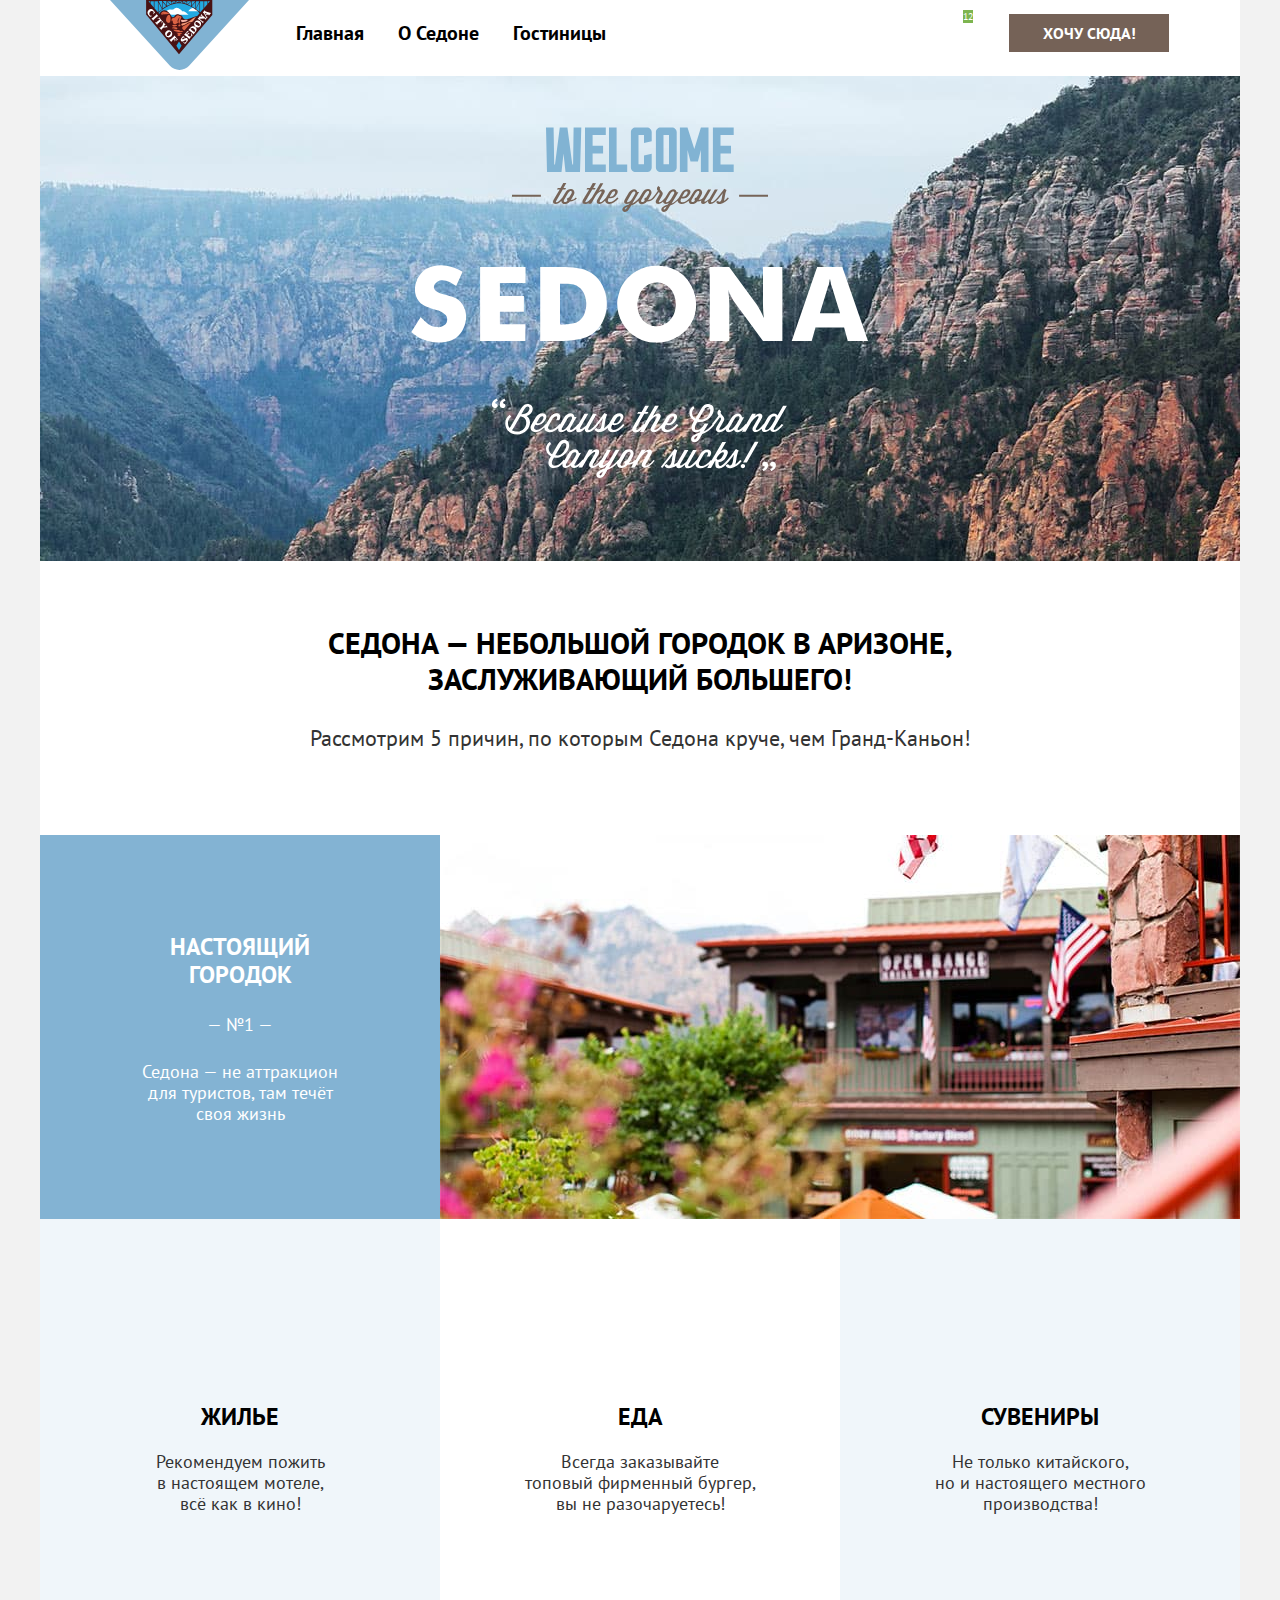
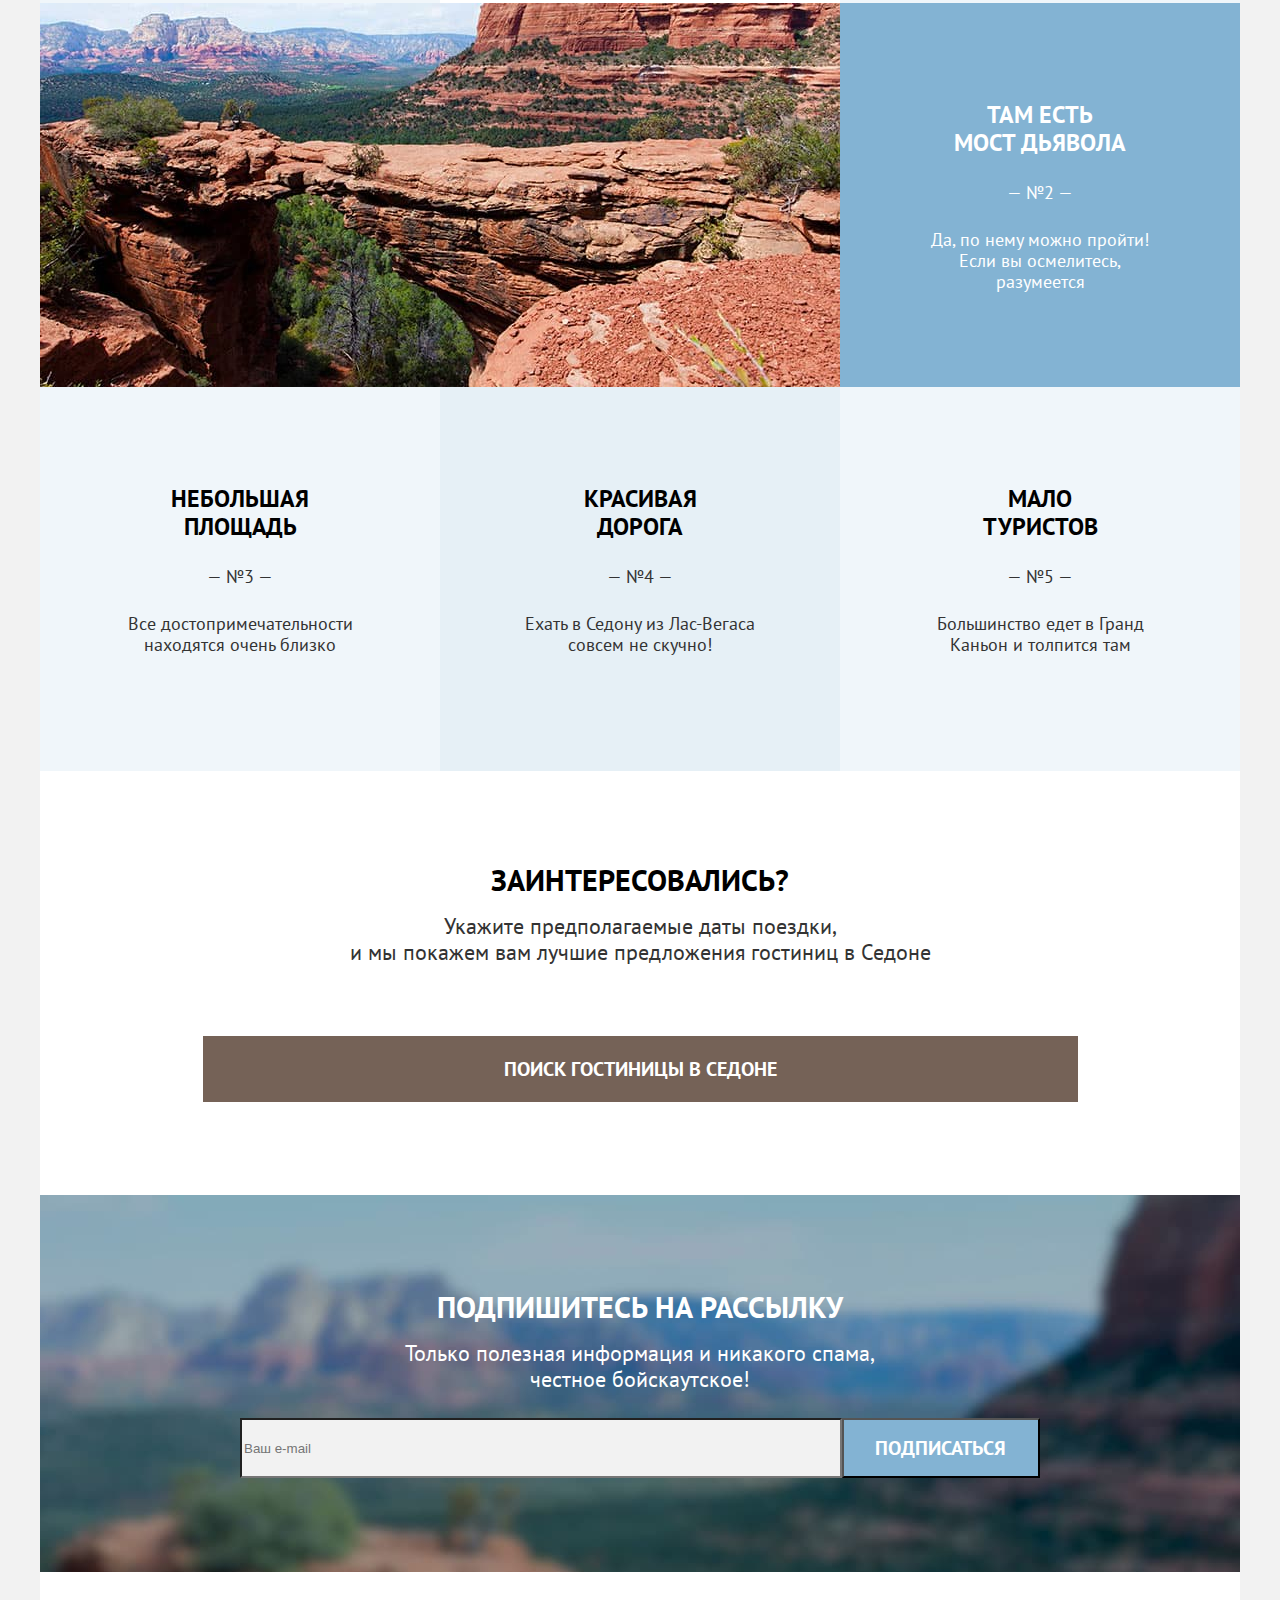
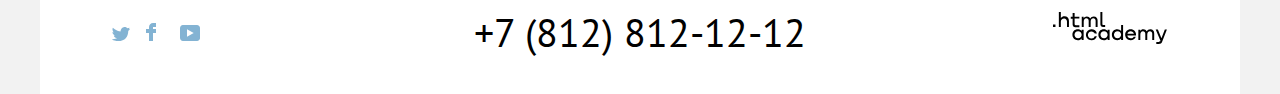
==== commit 0d64453b: "Merge pull request #7 from SergeyY1994/master" ====
--- a/index.html
+++ b/index.html
@@ -9,12 +9,10 @@
     <div class="page-container">
       <header class="page-header">
         <nav class="navigation">
+          <a class="sedona-logo" href="index.html">
+            <img class="page-header-logo" src="images/sedona-logo.svg" width="139" height="70" alt="Логотип Седона.">
+          </a>
           <ul class="navigation-list">
-            <li class="navigation-item">
-              <a class="navigation-link sedona-logo" href="index.html">
-                <img class="page-header-logo" src="images/sedona-logo.svg" width="139" height="70" alt="Логотип Седона.">
-              </a>
-            </li>
             <li class="navigation-item">
               <a class="navigation-link navigation-link-current" href="index.html">Главная</a>
             </li>
@@ -38,6 +36,7 @@
             </li>
             <li class="navigation-item">
               <a class="navigation-link-button" href="#">Хочу сюда!</a>
+            </li>
           </ul>
         </nav>
       </header>
@@ -57,38 +56,38 @@
             <li class="advantages-item-image">
               <img class="advantages-img" src="images/sedona-photo.jpg" width="800" height="384" alt="Виды городка Седона.">
             </li>
-            <li class="advantages-item advantages-item-cold-light12">
+            <li class="advantages-item advantages-item-cold-light12 advantages-item-with-icon">
               <h3 class="advantages-title">Жилье</h3>
-              <p class="advantages-description">Рекомендуем пожить в настоящем мотеле, всё как в кино!</p>
+              <p class="advantages-description"><span class="decorative">Рекомендуем пожить</span> в настоящем мотеле,<span class="decorative"> всё как в кино!</span></p>
             </li>
-            <li class="advantages-item">
+            <li class="advantages-item advantages-item-with-icon">
               <h3 class="advantages-title">Еда</h3>
-              <p class="advantages-description">Всегда заказывайте топовый фирменный бургер, вы не разочаруетесь!</p>
+              <p class="advantages-description"><span class="decorative">Всегда заказывайте</span> топовый фирменный бургер, вы не разочаруетесь!</p>
             </li>
-            <li class="advantages-item  advantages-item-cold-light12">
+            <li class="advantages-item  advantages-item-cold-light12 advantages-item-with-icon">
               <h3 class="advantages-title">Сувениры</h3>
-              <p class="advantages-description">Не только китайского, но и настоящего местного производства!</p>
+              <p class="advantages-description"><span class="decorative">Не только китайского,</span> но и настоящего местного производства!</p>
             </li>
             <li class="advantages-item-image">
               <img class="advantages-img" src="images/devil's-bridge-photo.jpg" width="800" height="384" alt="Мост дьявола.">
             </li>
             <li class="advantages-item advantages-item-cold-light">
-              <h2 class="advantages-title">Там есть мост дьявола</h2>
+              <h2 class="advantages-title"><span class="decorative">Там есть</span> мост дьявола</h2>
               <span class="advantages-text">— №2 —</span>
               <p class="advantages-description">Да, по нему можно пройти! Если вы осмелитесь, разумеется</p>
             </li>
             <li class="advantages-item advantages-item-cold-light12">
-              <h2 class="advantages-description">Небольшая площадь</h2>
+              <h2 class="advantages-title">Небольшая площадь</h2>
               <span class="advantages-text">— №3 —</span>
               <p class="advantages-description">Все достопримечательности находятся очень близко</p>
             </li>
             <li class="advantages-item advantages-item-cold-light20">
-              <h2 class="advantages-description">Красивая дорога</h2>
+              <h2 class="advantages-title">Красивая дорога</h2>
               <span class="advantages-text">— №4 —</span>
               <p class="advantages-description">Ехать в Седону из Лас-Вегаса совсем не скучно!</p>
             </li>
             <li class="advantages-item  advantages-item-cold-light12">
-              <h2 class="advantages-description">Мало туристов</h2>
+              <h2 class="advantages-title">Мало туристов</h2>
               <span class="advantages-text">— №5 —</span>
               <p class="advantages-description">Большинство едет в Гранд Каньон и толпится там</p>
             </li>
@@ -96,12 +95,12 @@
         </section>
         <section class="hotel-search">
           <h2 class="hotel-search-title">Заинтересовались?</h2>
-          <p class="hotel-search-description">Укажите предполагаемые даты поездки, и мы покажем вам лучшие предложения гостиниц в Седоне</p>
+          <p class="hotel-search-description"><span class="decorative">Укажите предполагаемые даты поездки,</span> и мы покажем вам лучшие предложения гостиниц в Седоне</p>
           <a class="hotel-search-link" href="#">Поиск гостиницы в Седоне</a>
         </section>
         <section class="index-subscribe-newsletter">
           <h2 class="index-subscribe-newsletter-title">Подпишитесь на рассылку</h2>
-          <p class="index-subscribe-newsletter-description">Только полезная информация и никакого спама, честное бойскаутское!</p>
+          <p class="index-subscribe-newsletter-description"><span class="decorative">Только полезная информация и никакого спама,</span> честное бойскаутское!</p>
           <form class="subscribe-newsletter-form" action="https://echo.htmlacademy.ru/" method="post">
             <div class="subscribe-newsletter-container">
               <input class="main-index-input" type="email" name="user-email" placeholder="Ваш e-mail" required>
@@ -113,7 +112,7 @@
       <footer class="page-footer">
         <div class="page-footer-container">
           <section class="socials">
-            <h2 class="visually-hidden" hidden>Социальные сети</h2>
+            <h2 class="visually-hidden">Социальные сети</h2>
             <ul class="socials-list">
               <li class="socials-item">
                 <a href="https://twitter.com/htmlacademy_ru">
@@ -133,7 +132,7 @@
             </ul>
           </section>
           <div class="contacts">
-            <h2 class="visually-hidden" hidden>Телефон</h2>
+            <h2 class="visually-hidden">Телефон</h2>
             <a class="contact-phone" href="tel:88128121212">+7 (812) 812-12-12</a>
           </div>
           <a class="htmlacademy-logo" href="https://htmlacademy.ru">
--- a/styles/styles.css
+++ b/styles/styles.css
@@ -1,6 +1,6 @@
 @font-face {
   font-family: "PT Sans";
-  src: url(../fonts/ptsans-400.woff2) format("woff2");
+  src: url("../fonts/ptsans-400.woff2") format("woff2");
   font-style: normal;
   font-weight: 400;
   font-display: swap;
@@ -10,7 +10,7 @@
   font-family: "PT Sans";
   font-style: normal;
   font-weight: 700;
-  src: url("fonts/pt-sans-bold.woff2") format("woff2");
+  src: url("../fonts/ptsans-700.woff2") format("woff2");
   font-display: swap;
 }
 
@@ -29,10 +29,28 @@
   color: #333333;
 }
 
+.visually-hidden {
+  position: absolute;
+  width: 1px;
+  height: 1px;
+  margin: -1px;
+  padding: 0;
+  border: 0;
+  clip: rect(0 0 0 0);
+  overflow: hidden;
+}
+
+/* line break */
+.decorative {
+  display: block;
+}
+
+
 .page-container {
   display: flex;
+  flex-wrap: wrap;
   flex-direction: column;
-  min-height: 100%;
+  min-height: 100vh;
   width: 1200px;
   margin: 0 auto;
   background-color: #FFFFFF;
@@ -52,10 +70,18 @@
   margin: 0 auto;
 }
 
+.sedona-logo {
+  margin-right: 30px;
+  padding: 0;
+}
+
 .navigation-list {
-  width: 550px;
+  display: flex;
+  flex-wrap: wrap;
+  width: 750px;
   margin: 0;
   padding: 0;
+  list-style-type: none;
 }
 
 .navigation-user {
@@ -64,10 +90,24 @@
 }
 
 .navigation-link {
+  display: block;
+  padding: 20px 17px;
+  font-weight: 700;
   font-size: 20px;
   line-height: 26px;
+  text-align: center;
   text-decoration: none;
   color: #000000;
+}
+
+.navigation-user .navigation-link {
+  min-width: 42px;
+  min-height: 66px;
+  padding: 0;
+}
+
+.navigation-user .navigation-item:nth-child(2) {
+  margin-right: 20px;
 }
 
 .navigation-btn-number {
@@ -80,7 +120,12 @@
 }
 
 .navigation-link-button {
-  font-family: inherit;
+  display: block;
+  width: 160px;
+  margin-top: 14px;
+  padding: 9px 0;
+  font-family: "PT Sans", sans-serif;
+  font-weight: 700;
   font-size: 16px;
   line-height: 20px;
   text-align: center;
@@ -100,9 +145,12 @@
   flex-grow: 1;
 }
 
+
 .main-index-header {
   width: 1200px;
   margin: 0 auto;
+  padding-top: 51px;
+  padding-bottom: 79px;
   text-align: center;
   background-color: #FFFFFF;
   background-image: url("../images/index-background.jpg");
@@ -112,11 +160,14 @@
 .main-index-header-img {
   display: block;
   margin: 0 auto;
+  margin-bottom: 146px;
 }
 
 .main-index-title {
-  width: 720px;
-  margin: 0 auto;
+  font-family: "PT Sans";
+  width: 720px;
+  margin: 0 auto;
+  margin-bottom: 23px;
   font-weight: 700;
   font-size: 30px;
   line-height: 36px;
@@ -146,14 +197,29 @@
   flex-wrap: wrap;
   margin: 0;
   padding: 0;
+  list-style-type: none;
 }
 
 .advantages-item {
   width: 400px;
+  min-height: 384px;
+  box-sizing: border-box;
+  padding-top: 98px;
+}
+
+.advantages-item-with-icon {
+  padding-top: 184px;
+}
+
+.advantages-item-with-icon .advantages-title {
+  width: 250px;
+  margin-bottom: 20px;
 }
 
 .advantages-item-image {
   width: 800px;
+  height: 384px;
+  box-sizing: border-box;
 }
 
 .advantages-img {
@@ -161,8 +227,9 @@
 }
 
 .advantages-title {
-  width: 250px;
-  margin: 0 auto;
+  width: 180px;
+  margin: 0 auto;
+  margin-bottom: 25px;
   font-weight: 700;
   font-size: 24px;
   line-height: 28px;
@@ -171,8 +238,10 @@
 }
 
 .advantages-text {
+  display: block;
   width: 250px;
   margin: 0 auto;
+  margin-bottom: 26px;
   font-size: 18px;
   line-height: 21px;
   text-align: center;
@@ -210,7 +279,8 @@
 
 .hotel-search {
   width: 1200px;
-  margin-top: 0px;
+  padding-top: 91px;
+  padding-bottom: 93px;
   text-align: center;
   background-color: #FFFFFF;
 }
@@ -218,6 +288,7 @@
 .hotel-search-title {
   width: 720px;
   margin: 0 auto;
+  margin-bottom: 15px;
   font-weight: 700;
   font-size: 30px;
   line-height: 36px;
@@ -228,10 +299,12 @@
 .hotel-search-description {
   width: 720px;
   margin: 0 auto;
+  margin-bottom: 71px;
   font-size: 22px;
 }
 
 .hotel-search-link {
+  display: block;
   width: 575px;
   margin: 0 auto;
   padding: 15px 150px;
@@ -247,6 +320,8 @@
 .index-subscribe-newsletter {
   width: 1200px;
   margin: 0 auto;
+  padding-top: 94px;
+  padding-bottom: 94px;
   text-align: center;
   color: #FFFFFF;
   background-color: #000000;
@@ -258,6 +333,7 @@
 .index-subscribe-newsletter-title {
   width: 720px;
   margin: 0 auto;
+  margin-bottom: 15px;
   font-weight: 700;
   font-size: 30px;
   line-height: 36px;
@@ -267,6 +343,7 @@
 .index-subscribe-newsletter-description {
   width: 720px;
   margin: 0 auto;
+  margin-bottom: 26px;
   font-size: 22px;
   line-height: 26px;
 }
@@ -274,6 +351,7 @@
 .subscribe-newsletter-container {
   display: flex;
   width: 800px;
+  height: 60px;
   margin: 0 auto;
 }
 
@@ -301,7 +379,9 @@
 
 .catalog-hotel-filter {
   width: 1200px;
-  margin: 0 auto;
+  box-sizing: border-box;
+  margin: 0 auto;
+  padding: 30px 71px 0px 71px;
   color: #FFFFFF;
   background-color: #000000;
   background: url("../images/catalog-background.jpg");
@@ -311,19 +391,24 @@
 
 .catalog-header-title {
   width: 528px;
-  margin-left: 70px;
+  margin-top: 0;
+  margin-bottom: 5px;
   font-weight: 700;
   font-size: 60px;
   line-height: 78px;
 }
 
 .breadcrumbs {
+  display: flex;
   width: 200px;
-  display: flex;
-  margin-left: 70px;
+  margin: 0;
+  padding: 0;
+  margin-bottom: 45px;
+  list-style-type: none;
 }
 
 .breadcrumbs-link {
+  margin-right: 26px;
   font-size: 16px;
   line-height: 21px;
 }
@@ -367,12 +452,16 @@
   display: flex;
   width: 1060px;
   margin: 0 auto;
+  margin-bottom: 53px;
   color: #000000;
   background: #FFFFFF;
+  outline: 1px solid black;
 }
 
 .catalog-sorting-title {
-  width: 337px;
+  width: 338px;
+  margin-top: 6px;
+  margin-bottom: 3px;
   margin-right: 190px;
   font-weight: 700;
   font-size: 30px;
@@ -382,12 +471,25 @@
 
 .select-control {
   width: 287px;
+  height: 48px;
   margin-right: 80px;
   font-size: 18px;
   line-height: 23px;
   color: #333333;
 }
 
+.catalog-sorting-button {
+  width: 48px;
+  height: 48px;
+  box-sizing: border-box;
+  margin-right: 8px;
+  outline: 1px solid black;
+}
+
+.catalog-sorting-button:last-child {
+  margin-right: 0;
+}
+
 .catalog-hotel {
   width: 1060px;
   margin: 0 auto;
@@ -397,6 +499,8 @@
 .catalog-hotel-list {
   width: 1060px;
   margin: 0 auto;
+  padding: 0;
+  list-style-type: none;
 }
 
 .catalog-hotel-card {
@@ -465,6 +569,9 @@
 .pagination-more-container {
   width: 1060px;
   margin: 0 auto;
+  margin-bottom: 30px;
+  padding-top: 30px;
+  padding-bottom: 30px;
 }
 
 .pagination-more {
@@ -487,11 +594,28 @@
   width: 1060px;
 }
 
+.pagination {
+  display: flex;
+  margin: 0;
+  padding-left: 0;
+  list-style-type: none;
+}
+
 .pagination-item {
+  margin-right: 8px;
   background: #83B3D3;
 }
 
+.pagination-item:last-child {
+  margin-right: 0;
+}
+
 .pagination-link {
+  display: block;
+  box-sizing: border-box;
+  width: 55px;
+  height: 55px;
+  padding-top: 15px;
   text-align: center;
   font-weight: 700;
   font-size: 20px;
@@ -510,14 +634,24 @@
 }
 
 .pagination-label-description {
+  display: inline-block;
+  margin-top: 16px;
+  margin-right: 51px;
   font-size: 18px;
   line-height: 23px;
   color: #333333;
 }
 
+.pagination-select-control {
+  width: 160px;
+  height: 48px;
+}
+
 .catalog-subscribe-newsletter {
   width: 1200px;
   margin: 0 auto;
+  padding-top: 90px;
+  padding-bottom: 141px;
   text-align: center;
   background: #FFFFFF;
 }
@@ -525,6 +659,7 @@
 .catalog-subscribe-newsletter-title {
   width: 720px;
   margin: 0 auto;
+  margin-bottom: 15px;
   font-weight: 700;
   font-size: 30px;
   line-height: 36px;
@@ -535,6 +670,7 @@
 .catalog-subscribe-newsletter-description {
   width: 720px;
   margin: 0 auto;
+  margin-bottom: 26px;
   font-size: 22px;
   line-height: 26px;
   color: #333333;
@@ -555,20 +691,38 @@
 .page-footer-container {
   display: flex;
   width: 1200px;
+  padding-top: 40px;
+  padding-bottom: 30px;
 }
 
 .socials {
   width: 107px;
-  margin: 0 61px 0 72px;
+  margin: 9px 61px 0 72px;
+}
+
+.socials-list {
+  display: flex;
+  flex-wrap: wrap;
+  margin: 0;
+  padding: 0;
+  list-style-type: none;
+}
+
+.socials-item a {
+  display: block;
+  min-width: 34px;
+  min-height: 20px;
 }
 
 .contacts {
-  width: 720px;
-  margin: 0 53px 0 0;
+  display: flex;
+  width: 720px;
+  margin-right: 53px;
   text-align: center;
 }
 
 .contact-phone {
+  margin: 0 auto;
   font-size: 40px;
   line-height: 40px;
   text-align: center;
@@ -579,5 +733,5 @@
 
 .htmlacademy-logo {
   width: 115px;
-  margin: 0 72px 0 0;
-}
+  margin-bottom: 14px;
+}
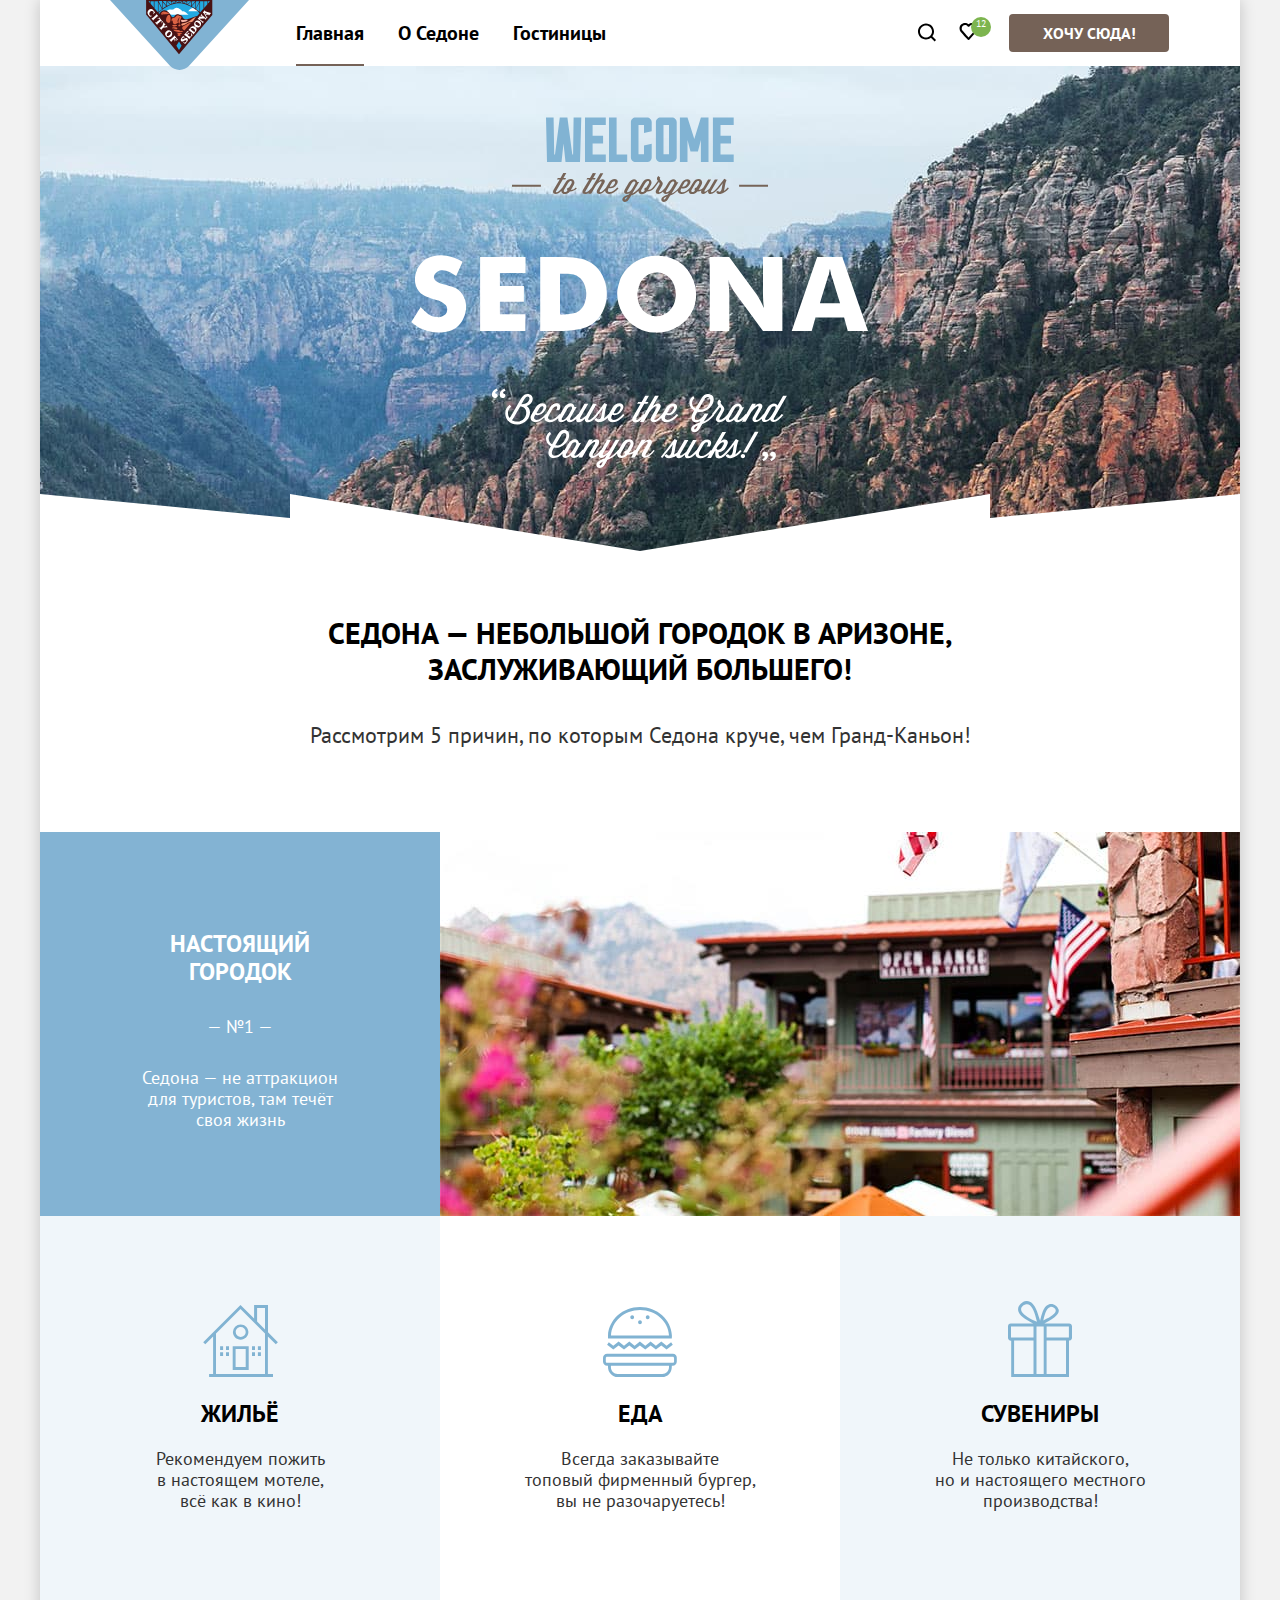
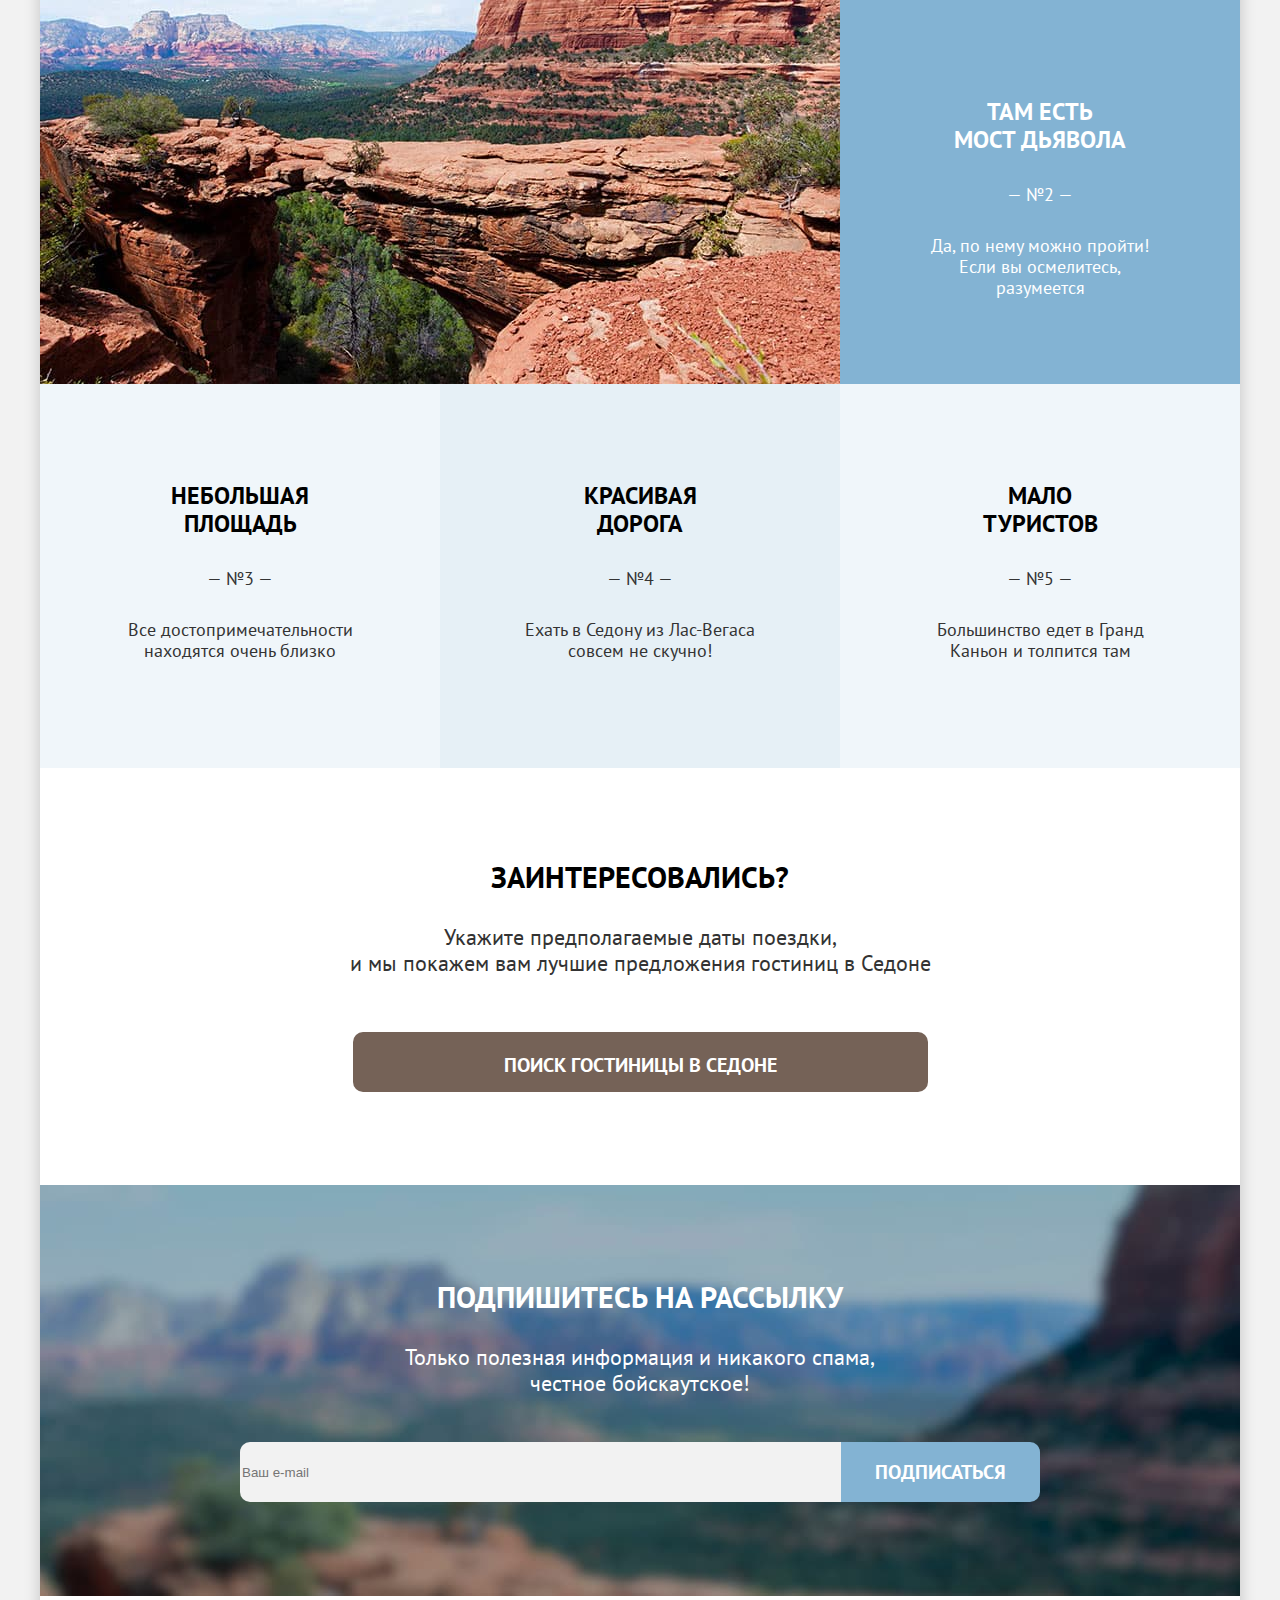
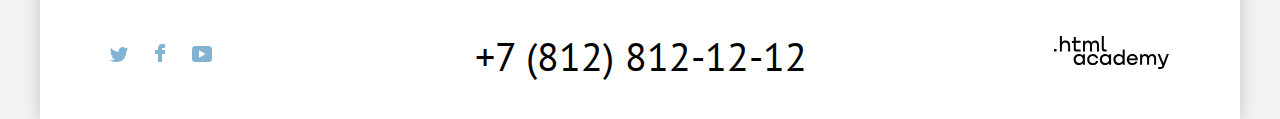
==== commit d4afe7b1: "Merge pull request #9 from SergeyY1994/master" ====
--- a/index.html
+++ b/index.html
@@ -26,11 +26,13 @@
           <ul class="navigation-list navigation-user">
             <li class="navigation-item search">
               <a class="navigation-link" href="#">
+                <svg class="navigation-icon" aria-hidden="true" focusable="false" width="20" height="19" fill="none" xmlns="http://www.w3.org/2000/svg"><path d="m19.026 17.05-3.71-3.7c1.002-1.3 1.704-3 1.704-4.9 0-4.4-3.61-8-8.023-8C4.585.45.975 4.15.975 8.55c0 4.4 3.61 8 8.022 8 1.805 0 3.51-.6 4.914-1.7l3.71 3.7 1.405-1.5Zm-10.029-2.5c-3.309 0-6.017-2.7-6.017-6s2.708-6 6.017-6c3.31 0 6.017 2.7 6.017 6s-2.707 6-6.017 6Z"/></svg>
                 <span class="visually-hidden">Поиск</span>
               </a>
             </li>
             <li class="navigation-item">
               <a class="navigation-link" href="#">
+                <svg class="navigation-icon" aria-hidden="true" focusable="false" width="19" height="17" fill="none" xmlns="http://www.w3.org/2000/svg"><path d="M9.444 17c-.301 0-.602-.1-.802-.4-5.416-6.1-6.72-7.5-7.02-7.9C.92 7.8.519 6.6.519 5.4c0-3 2.406-5.4 5.515-5.4 1.304 0 2.507.5 3.51 1.3C10.547.5 11.851 0 13.054 0c3.008 0 5.516 2.4 5.516 5.4 0 1.3-.502 2.5-1.304 3.4l-7.02 7.9c-.2.2-.401.3-.802.3ZM3.427 7.5c.3.4 3.51 4 6.117 6.9l6.218-7c.501-.5.702-1.2.702-2 0-1.8-1.505-3.3-3.31-3.3-1.002 0-2.005.5-2.707 1.3-.301.3-.602.4-.903.4-.3 0-.602-.2-.802-.4-.702-.8-1.705-1.3-2.708-1.3-1.805 0-3.31 1.5-3.31 3.3-.1.9.302 1.6.703 2.1-.1 0-.1 0 0 0Z"/></svg>
                 <span class="navigation-btn-number">12</span>
               </a>
             </li>
@@ -57,14 +59,17 @@
               <img class="advantages-img" src="images/sedona-photo.jpg" width="800" height="384" alt="Виды городка Седона.">
             </li>
             <li class="advantages-item advantages-item-cold-light12 advantages-item-with-icon">
-              <h3 class="advantages-title">Жилье</h3>
+              <svg class="housing-icon" aria-hidden="true" focusable="false" width="75" height="72" fill="none" xmlns="http://www.w3.org/2000/svg"><path d="M29.7 65h16V41.2h-16V65Zm2.9-20.9h10.1v18H32.6v-18Z" fill="#81B3D2"/><path d="m72.8 39.3 2.1-2.1-9.9-9.9V0H51.1v13.6L37.5 0 .2 37.2l2.1 2.1 7.8-7.8v37.6h-4V72H70v-2.9h-5.1V31.5l7.9 7.8ZM62 69.1H13V28.5L37.5 4.1 62 28.5v40.6Zm0-44.7-7.9-7.9V2.9H62v21.5Z" fill="#81B3D2"/><path d="M29.9 27.1c0 4.3 3.5 7.7 7.7 7.7 4.3 0 7.8-3.5 7.8-7.7 0-4.3-3.5-7.7-7.8-7.7a7.7 7.7 0 0 0-7.7 7.7Zm7.8-5a5 5 0 0 1 5 4.9c0 2.7-2.2 4.9-5 4.9a5 5 0 0 1-5-4.9c0-2.7 2.2-4.9 5-4.9ZM20.1 41.2h-3v3.9h3v-3.9ZM26 41.2h-3v3.9h3v-3.9ZM20.1 47.2h-3v3.9h3v-3.9ZM26 47.2h-3v3.9h3v-3.9ZM52 41.2h-3v3.9h3v-3.9ZM57.9 41.2h-3v3.9h3v-3.9ZM52 47.2h-3v3.9h3v-3.9ZM57.9 47.2h-3v3.9h3v-3.9Z" fill="#81B3D2"/></svg>
+              <h3 class="advantages-title">Жильё</h3>
               <p class="advantages-description"><span class="decorative">Рекомендуем пожить</span> в настоящем мотеле,<span class="decorative"> всё как в кино!</span></p>
             </li>
             <li class="advantages-item advantages-item-with-icon">
+              <svg class="food-icon" aria-hidden="true" focusable="false" width="74" height="70" fill="none" xmlns="http://www.w3.org/2000/svg"><path d="M69.9 46.7H4.1C1.8 46.7 0 48.6 0 51v3.5c0 2.4 1.9 4.3 4.1 4.3H5v1.1C5 65.4 9.3 70 14.6 70h44.6c5.3 0 9.6-4.5 9.6-10.1v-1.1h.9c2.3 0 4.1-1.9 4.1-4.3V51a4 4 0 0 0-3.9-4.3ZM66 59.9c0 3.9-3 7-6.7 7H14.6c-3.7 0-6.7-3.2-6.7-7v-1.1H66v1.1Zm5.1-5.4c0 .7-.6 1.3-1.2 1.3H4c-.7 0-1.2-.6-1.2-1.3V51c0-.7.6-1.3 1.2-1.3h65.8c.7 0 1.2.6 1.2 1.3.1 0 .1 3.5.1 3.5ZM15.6 38.4l5.4 4.1 5.3-4.1 5.3 4.1 5.3-4.1 5.4 4.1 5.3-4.1 5.3 4.1 5.4-4.1 5.3 4.1 6.2-4.7-1.7-2.5-4.5 3.4-5.3-4.1-5.4 4.1-5.3-4.1-5.3 4.1-5.4-4.1-5.3 4.1-5.3-4.1-5.3 4.1-5.4-4.1-5.3 4.1-4.5-3.4-1.7 2.5 6.2 4.7 5.3-4.1ZM8 31.5h60.8c0-.6.1-1.2.1-1.9v-1.2C68.2 12.7 54.2 0 37 0 19.7 0 5.7 12.7 5 28.5v1.2c0 .6 0 1.3.1 1.9H8v-.1ZM37 3c15.6 0 28.4 11.3 29 25.5H8C8.6 14.4 21.4 3 37 3Z" fill="#81B3D2"/><path d="M37 17.3c1.05 0 1.9-.9 1.9-2s-.85-2-1.9-2c-1.05 0-1.9.9-1.9 2s.85 2 1.9 2ZM29.2 12.2c1.05 0 1.9-.9 1.9-2s-.85-2-1.9-2c-1.05 0-1.9.9-1.9 2s.85 2 1.9 2ZM44.7 12.2c1.05 0 1.9-.9 1.9-2s-.85-2-1.9-2c-1.05 0-1.9.9-1.9 2s.85 2 1.9 2Z" fill="#81B3D2"/></svg>
               <h3 class="advantages-title">Еда</h3>
               <p class="advantages-description"><span class="decorative">Всегда заказывайте</span> топовый фирменный бургер, вы не разочаруетесь!</p>
             </li>
             <li class="advantages-item  advantages-item-cold-light12 advantages-item-with-icon">
+              <svg class="souvenirs-icon" aria-hidden="true" focusable="false" width="64" height="76" fill="none" xmlns="http://www.w3.org/2000/svg"><g clip-path="url(#a)"><path d="M61.1 22.5H36.3c13.8-6.9 14.9-11.3 14.4-13.7-1.2-4-5.7-7-10-5.4-5.6 2.1-7.1 10.4-8.6 16.4-2-6.1-3.8-13.8-8.2-17.7-1.3-1.1-3.1-2.3-5.8-2-4 .4-9.8 5.4-7.5 11 2.3 5.4 9.7 8.8 14.6 11.5H2.9A2.9 2.9 0 0 0 0 25.5v11.3c0 1.6 1.3 2.9 2.9 2.9h.3V76H61V39.6h.1c1.6 0 2.9-1.3 2.9-2.9V25.4c0-1.6-1.3-2.9-2.9-2.9ZM42.4 5.9c2.1-.3 5 1.3 5.3 3.2.4 2.8-3.4 5.3-5.1 6.4-2.5 1.7-4.9 2.6-7.3 4.1.9-3.7 2.5-13 7.1-13.7Zm-22.9 10c-2.2-1.5-6.5-4.4-6.4-7.8.1-3.6 5.7-6.6 8.8-3.9 3.9 3.4 5.7 11.1 7.1 16.6-3.2-1.5-6.3-2.8-9.5-4.9Zm6 57.1H6.1V39.6h19.4V73Zm0-36.5H3v-11h22.5v11Zm10.2 0V73h-7.2V25.6h7.2v10.9ZM58 73H38.6V39.6H58V73Zm2.9-36.5H38.6v-11h22.3v11Z" fill="#81B3D2"/></g><defs><clipPath id="a"><path fill="#fff" d="M0 0h64v76H0z"/></clipPath></defs></svg>
               <h3 class="advantages-title">Сувениры</h3>
               <p class="advantages-description"><span class="decorative">Не только китайского,</span> но и настоящего местного производства!</p>
             </li>
@@ -95,7 +100,7 @@
         </section>
         <section class="hotel-search">
           <h2 class="hotel-search-title">Заинтересовались?</h2>
-          <p class="hotel-search-description"><span class="decorative">Укажите предполагаемые даты поездки,</span> и мы покажем вам лучшие предложения гостиниц в Седоне</p>
+          <p class="hotel-search-description"><span class="decorative">Укажите предполагаемые даты поездки,</span>и мы покажем вам лучшие предложения гостиниц в Седоне</p>
           <a class="hotel-search-link" href="#">Поиск гостиницы в Седоне</a>
         </section>
         <section class="index-subscribe-newsletter">
@@ -116,17 +121,17 @@
             <ul class="socials-list">
               <li class="socials-item">
                 <a href="https://twitter.com/htmlacademy_ru">
-                  <img src="images/icons/twitter.svg" width="18" height="14" alt="Twitter.">
+                  <svg class="socials-icon" aria-hidden="true" focusable="false" width="18" height="15" fill="none" xmlns="http://www.w3.org/2000/svg"><path d="M11.6.2c1.8-.5 3.2.3 3.8 1.2.7-.2 1.4-.5 2.1-.7 0 .9-.6 1.5-.9 1.8.7.1 1.4-.6 1.4-.6-.2 1-1.1 1.8-1.7 2C16.1 10.7 13 15.1 5.7 15h-.5c-.4 0-4.4-.5-5.2-1.9 2.4.2 4.1-.4 5-1.2-1-.3-2.9-.4-3.2-2.9.4.1.6.2 1.3.1C1.8 8.3.4 7.5.5 5.3c.3.3 1.1.5 1.4.5C1.1 5.6-.2 2.5.9.9c1.9 1.9 4 3.6 7.6 3.8C8.7 2.3 9.7.8 11.6.2Z"/></svg>
                 </a>
               </li>
               <li class="socials-item">
                 <a href="https://www.facebook.com/htmlacademy">
-                  <img src="images/icons/facebook.svg" width="10" height="18" alt="Facebook.">
+                  <svg class="socials-icon" aria-hidden="true" focusable="false" width="10" height="18" fill="none" xmlns="http://www.w3.org/2000/svg"><path d="M7 0C4.8 0 3 1.8 3 4v2H0v4h3v8h4v-8h3V6H7V4h3V0H7Z"/></svg>
                 </a>
               </li>
               <li class="socials-item">
                 <a href="https://www.youtube.com/c/HTMLAcademyRUS">
-                  <img src="images/icons/youtube.svg" width="20" height="16" alt="Youtube.">
+                  <svg class="socials-icon" aria-hidden="true" focusable="false" width="20" height="16" fill="none" xmlns="http://www.w3.org/2000/svg"><path d="M17 0H2.9C1.2 0 0 1.5 0 3.2v9.5C0 14.5 1.2 16 2.9 16h14.3c1.5 0 2.9-1.5 2.9-3.2V3.2C19.9 1.5 18.7 0 17 0ZM7 11.8V4.2L13.7 8 7 11.8Z"/></svg>
                 </a>
               </li>
             </ul>
@@ -135,8 +140,8 @@
             <h2 class="visually-hidden">Телефон</h2>
             <a class="contact-phone" href="tel:88128121212">+7 (812) 812-12-12</a>
           </div>
-          <a class="htmlacademy-logo" href="https://htmlacademy.ru">
-            <img src="images/htmlacademy-logo.svg" width="114" height="32" alt="Логотип htmlacademy.">
+          <a class="htmlacademy-link" href="https://htmlacademy.ru">
+            <svg class="htmlacademy-logo" aria-hidden="true" focusable="false" width="115" height="33" fill="none" xmlns="http://www.w3.org/2000/svg"><path d="M0 12.9v2.6h2.5v-2.6H0ZM11.6 4.5c-1.6 0-2.8.7-3.6 1.7h-.1V0h-2v15.5h2v-5.3c0-2.1 1.3-3.6 3.3-3.6 1.8 0 2.9 1.4 2.9 3.2v5.7h2V9.4c.1-3-1.8-4.9-4.5-4.9ZM26.6 4.8h-4.8V1.1h-2v3.8h-1.9v2h1.9v6c0 1.7 1 2.7 2.7 2.7h4.1v-2h-3.7c-.7 0-1.1-.4-1.1-1.1V6.8h4.8v-2ZM41.1 4.6c-1.6 0-2.9.8-3.5 2.1h-.1c-.6-1.2-1.8-2.1-3.4-2.1-1.4 0-2.5.8-3.1 1.8h-.1V4.8H29v10.6h2V10c0-2 1-3.5 2.6-3.5 1.5 0 2.4 1 2.4 2.6v6.3h2V9.8c0-2.4 1.4-3.3 2.6-3.3 1.5 0 2.4 1 2.4 2.6v6.3h2V8.9c.1-2.5-1.4-4.3-3.9-4.3ZM47.8 12.7c0 1.7 1 2.7 2.8 2.7h2v-2h-1.7c-.7 0-1.1-.4-1.1-1.1V0h-2v12.7ZM28.9 19.7c-.9-1.1-2.2-1.8-3.9-1.8-3.1 0-5.4 2.3-5.4 5.6s2.3 5.6 5.4 5.6c1.8 0 3-.8 3.8-1.9h.1v1.6h2V18.2h-2v1.5Zm-3.6 7.4c-2.2 0-3.6-1.6-3.6-3.6s1.4-3.6 3.6-3.6 3.6 1.6 3.6 3.6c0 1.9-1.4 3.6-3.6 3.6ZM44.2 22c-.5-2.4-2.6-4.1-5.4-4.1a5.4 5.4 0 0 0-5.6 5.6c0 3.1 2.2 5.6 5.6 5.6 2.8 0 4.9-1.8 5.4-4.2h-2.1a3.4 3.4 0 0 1-3.3 2.3c-2.2 0-3.6-1.6-3.6-3.6s1.4-3.6 3.6-3.6c1.6 0 2.8 1 3.3 2.2h2.1V22ZM55.1 19.7c-.9-1.1-2.2-1.8-3.9-1.8-3.1 0-5.4 2.3-5.4 5.6s2.3 5.6 5.4 5.6c1.8 0 3-.8 3.8-1.9h.1v1.6h2V18.2h-2v1.5Zm-3.6 7.4c-2.2 0-3.6-1.6-3.6-3.6s1.4-3.6 3.6-3.6 3.6 1.6 3.6 3.6c0 1.9-1.5 3.6-3.6 3.6ZM68.7 19.8c-.9-1.1-2.2-1.9-3.9-1.9-3.1 0-5.4 2.3-5.4 5.6s2.2 5.6 5.4 5.6c1.7 0 3-.8 3.8-1.8h.1v1.5h2V13.4h-2v6.4Zm-3.6 7.3c-2.2 0-3.6-1.6-3.6-3.6s1.4-3.6 3.6-3.6 3.6 1.6 3.6 3.6c-.1 2-1.5 3.6-3.6 3.6ZM78.3 17.9c-3.3 0-5.5 2.5-5.5 5.6 0 3 2.1 5.6 5.5 5.6 2.5 0 4.5-1.3 5.2-3.6h-2.1c-.5 1-1.6 1.6-3 1.6-1.9 0-3.3-1.3-3.4-2.9h8.8c.2-3.6-2-6.3-5.5-6.3Zm0 1.9c1.7 0 3 1 3.3 2.6h-6.5c.3-1.5 1.5-2.6 3.2-2.6ZM98.2 17.9c-1.6 0-2.9.8-3.6 2h-.1c-.6-1.2-1.8-2-3.4-2-1.4 0-2.5.7-3.1 1.8v-1.5h-1.9v10.6h2v-5.4c0-2 1-3.4 2.6-3.5 1.5 0 2.4 1 2.4 2.6v6.3h2v-5.6c0-2.4 1.4-3.3 2.6-3.3 1.5 0 2.4 1 2.4 2.6v6.3h2v-6.5c.1-2.6-1.4-4.4-3.9-4.4ZM109.4 27l-3.6-8.9h-2.2l4.8 11.6c-.3.9-.7 1.2-1.7 1.2h-2.5v2h2.5c1.8 0 2.8-.8 3.5-2.6l4.7-12.2h-2.1l-3.4 8.9Z"/></svg>
           </a>
           </div>
       </footer>
--- a/styles/styles.css
+++ b/styles/styles.css
@@ -54,6 +54,7 @@
   width: 1200px;
   margin: 0 auto;
   background-color: #FFFFFF;
+  box-shadow: 0px 0px 15px rgba(0, 0, 0, 0.2);
 }
 
 /*header*/
@@ -71,7 +72,8 @@
 }
 
 .sedona-logo {
-  margin-right: 30px;
+  position: absolute;
+  /* margin-right: 30px; */
   padding: 0;
 }
 
@@ -80,6 +82,7 @@
   flex-wrap: wrap;
   width: 750px;
   margin: 0;
+  margin-left: 169px;
   padding: 0;
   list-style-type: none;
 }
@@ -91,6 +94,7 @@
 
 .navigation-link {
   display: block;
+  position: relative;
   padding: 20px 17px;
   font-weight: 700;
   font-size: 20px;
@@ -98,6 +102,41 @@
   text-align: center;
   text-decoration: none;
   color: #000000;
+  /* outline: 1px solid black; */
+}
+
+.navigation-link:hover {
+  color: #756257;
+}
+
+.navigation-link:active {
+  color: rgba(117, 98, 87, 0.3);
+}
+.navigation-link-current::before {
+  content: "";
+  position: absolute;
+  /* width: 68px; */
+  left: 17px;
+  right: 17px;
+  height: 2px;
+  background: #756257;
+  bottom: 0px;
+}
+
+.navigation-icon {
+  position: absolute;
+  top: 23px;
+  left: 12px;
+  fill: #000000;
+}
+
+.navigation-icon:hover {
+  fill: #756257;
+}
+
+.navigation-icon:active {
+  fill: #756257;
+  opacity: 0.3;
 }
 
 .navigation-user .navigation-link {
@@ -111,16 +150,25 @@
 }
 
 .navigation-btn-number {
+  display: inline-block;
+  position: absolute;
+  top: 17px;
+  left: 24px;
+  height: 20px;
+  width: 20px;
   font-weight: 400;
   font-size: 10px;
   line-height: 13px;
   text-align: center;
   background: #7DB54F;
   color: #FFFFFF;
-}
+  border-radius: 50%;
+}
+
 
 .navigation-link-button {
-  display: block;
+  display: inline-block;
+  box-sizing: border-box;
   width: 160px;
   margin-top: 14px;
   padding: 9px 0;
@@ -133,6 +181,20 @@
   text-decoration: none;
   background: #756257;
   color: #FFFFFF;
+  border-radius: 4px;
+}
+
+.navigation-link-button:hover {
+  background: #615048;
+}
+
+.navigation-link-button:active {
+  color: rgba(255, 255, 255, 0.3);
+  background: #615048;
+}
+
+.navigation-link-button:focus {
+  outline: 3px solid #83B3D3;
 }
 
 /*main-index*/
@@ -153,9 +215,9 @@
   padding-bottom: 79px;
   text-align: center;
   background-color: #FFFFFF;
-  background-image: url("../images/index-background.jpg");
+  background: url("../images/divider.svg") 100% 428px no-repeat,
+              url("../images/index-background.jpg") no-repeat;
   background-size: 100% auto;
-  background-repeat: no-repeat;
 }
 .main-index-header-img {
   display: block;
@@ -167,7 +229,7 @@
   font-family: "PT Sans";
   width: 720px;
   margin: 0 auto;
-  margin-bottom: 23px;
+  margin-bottom: 30px;
   font-weight: 700;
   font-size: 30px;
   line-height: 36px;
@@ -207,8 +269,22 @@
   padding-top: 98px;
 }
 
+.housing-icon {
+  margin-bottom: 19px;
+}
+
+.food-icon {
+  margin-top: 2px;
+  margin-bottom: 19px;
+}
+
+.souvenirs-icon {
+  margin-top: -4px;
+  margin-bottom: 19px;
+}
+
 .advantages-item-with-icon {
-  padding-top: 184px;
+  padding-top: 89px;
 }
 
 .advantages-item-with-icon .advantages-title {
@@ -229,7 +305,7 @@
 .advantages-title {
   width: 180px;
   margin: 0 auto;
-  margin-bottom: 25px;
+  margin-bottom: 30px;
   font-weight: 700;
   font-size: 24px;
   line-height: 28px;
@@ -241,7 +317,7 @@
   display: block;
   width: 250px;
   margin: 0 auto;
-  margin-bottom: 26px;
+  margin-bottom: 30px;
   font-size: 18px;
   line-height: 21px;
   text-align: center;
@@ -288,7 +364,7 @@
 .hotel-search-title {
   width: 720px;
   margin: 0 auto;
-  margin-bottom: 15px;
+  margin-bottom: 29px;
   font-weight: 700;
   font-size: 30px;
   line-height: 36px;
@@ -299,15 +375,17 @@
 .hotel-search-description {
   width: 720px;
   margin: 0 auto;
-  margin-bottom: 71px;
+  margin-bottom: 56px;
   font-size: 22px;
 }
 
 .hotel-search-link {
-  display: block;
+  display: inline-block;
+  box-sizing: border-box;
   width: 575px;
-  margin: 0 auto;
-  padding: 15px 150px;
+  height: 60px;
+  margin: 0 auto;
+  padding: 15px 0;
   font-weight: 700;
   font-size: 20px;
   line-height: 36px;
@@ -315,6 +393,20 @@
   text-decoration: none;
   color: #FFFFFF;
   background: #756257;
+  border-radius: 10px;
+}
+
+.hotel-search-link:hover {
+  background: #615048;
+}
+
+.hotel-search-link:focus {
+  outline: 3px solid #83B3D3;
+}
+
+.hotel-search-link:active {
+  color: rgba(255, 255, 255, 0.3);
+  background: #615048;
 }
 
 .index-subscribe-newsletter {
@@ -333,7 +425,7 @@
 .index-subscribe-newsletter-title {
   width: 720px;
   margin: 0 auto;
-  margin-bottom: 15px;
+  margin-bottom: 29px;
   font-weight: 700;
   font-size: 30px;
   line-height: 36px;
@@ -343,7 +435,7 @@
 .index-subscribe-newsletter-description {
   width: 720px;
   margin: 0 auto;
-  margin-bottom: 26px;
+  margin-bottom: 46px;
   font-size: 22px;
   line-height: 26px;
 }
@@ -354,10 +446,28 @@
   height: 60px;
   margin: 0 auto;
 }
+
 
 .main-index-input {
   width: 600px;
   background: #F2F2F2;
+  border-radius: 10px 0 0 10px;
+  border: none;
+}
+
+.main-index-input:hover {
+  background: #E6E6E6;
+}
+
+.main-index-input:focus {
+  outline: 3px solid #83B3D3;
+  background: #E6E6E6;
+}
+
+/* Стилизация ошибки ввода */
+.main-index-input-invalid {
+  outline: 2px solid #FF5757;
+  background: #FFFFFF;
 }
 
 .button-subscribe {
@@ -369,6 +479,21 @@
   text-transform: uppercase;
   color: #FFFFFF;
   background: #83B3D3;
+  border-radius: 0 10px 10px 0;
+  border: none;
+}
+
+.button-subscribe:hover {
+  background: #68A2CA;
+}
+
+.button-subscribe:focus {
+  outline: 3px solid #756257;
+}
+
+.button-subscribe:active {
+  background: #68A2CA;
+  color: rgba(255, 255, 255, 0.3);
 }
 
 /* main-catalog */
@@ -381,7 +506,8 @@
   width: 1200px;
   box-sizing: border-box;
   margin: 0 auto;
-  padding: 30px 71px 0px 71px;
+  margin-bottom: 44px;
+  padding: 30px 71px 83px 71px;
   color: #FFFFFF;
   background-color: #000000;
   background: url("../images/catalog-background.jpg");
@@ -400,7 +526,8 @@
 
 .breadcrumbs {
   display: flex;
-  width: 200px;
+  position: relative;
+  min-width: 200px;
   margin: 0;
   padding: 0;
   margin-bottom: 45px;
@@ -411,25 +538,92 @@
   margin-right: 26px;
   font-size: 16px;
   line-height: 21px;
+  text-decoration: none;
+  color: #FFFFFF;
+}
+
+.breadcrumbs-item:first-child::before {
+  content: url("../images/icons/right-arrow.svg");
+  position: absolute;
+  left: 25px;
+}
+
+.breadcrumbs-link:hover {
+  opacity: 0.6;
+}
+
+.breadcrumbs-link:focus {
+  outline: 3px solid #83B3D3;
+  border-radius: 4px;
+}
+
+.breadcrumbs-link:active {
+  opacity: 0.3;
+  outline: none;
 }
 
 .catalog-hotel-filter-form {
   display: flex;
+  flex-wrap: wrap;
   width: 1060px;
   margin: 0 auto;
 }
 
+.catalog-hotel-filter-group {
+  width: 150px;
+  margin: 0;
+  margin-right: 67px;
+  padding: 0;
+  border: none;
+}
+
+.catalog-hotel-filter-group:nth-child(2) {
+  margin-right: 167px;
+}
+
+.catalog-hotel-filter-price {
+  width: 287px;
+  margin: 0;
+  margin-right: 79px;
+  padding: 0;
+  border: none;
+}
+
+.catalog-hotel-filter-price .catalog-hotel-filter-title {
+  margin-bottom: 34px;
+}
+
 .catalog-hotel-filter-title {
+  margin-bottom: 30px;
+  padding: 0;
   font-weight: 700;
   font-size: 20px;
 }
 
 .catalog-hotel-filter-list {
+  list-style-type: none;
+  margin: 0;
+  padding: 0;
   font-size: 18px;
   line-height: 23px;
 }
 
+.catalog-hotel-filter-item:not(:last-child) {
+  margin-bottom: 13px;
+}
+
+.form-button-contain {
+  display: flex;
+  flex-direction: column;
+  align-self: flex-end;
+  width: 160px;
+}
+
 .button-submit {
+  width: 160px;
+  min-height: 48px;
+  padding: 0;
+  margin-bottom: 20px;
   font-family: inherit;
   font-weight: 700;
   font-size: 16px;
@@ -438,14 +632,19 @@
   text-transform: uppercase;
   color: #FFFFFF;
   background: #83B3D3;
+  border: none;
+  border-radius: 4px;
 }
 
 .button-reset {
+  width: 160px;
+  padding: 0;
   background-color: inherit;
   font-size: 18px;
   line-height: 23px;
   text-align: center;
   color: #FFFFFF;
+  border: none;
 }
 
 .catalog-sorting {
@@ -455,7 +654,6 @@
   margin-bottom: 53px;
   color: #000000;
   background: #FFFFFF;
-  outline: 1px solid black;
 }
 
 .catalog-sorting-title {
@@ -476,6 +674,22 @@
   font-size: 18px;
   line-height: 23px;
   color: #333333;
+  border: 2px solid #E6E6E6;
+  box-sizing: border-box;
+  border-radius: 4px;
+}
+
+.select-control:hover {
+  border: 2px solid #83B3D3;
+}
+
+.select-control:focus {
+  border: 2px solid #83B3D3;
+}
+
+.select-control:active {
+  border: 2px solid #E6E6E6;
+  color: #E6E6E6;
 }
 
 .catalog-sorting-button {
@@ -483,7 +697,45 @@
   height: 48px;
   box-sizing: border-box;
   margin-right: 8px;
-  outline: 1px solid black;
+  outline: 2px solid #E5E5E5;
+  box-sizing: border-box;
+  border-radius: 4px;
+}
+
+.catalog-sorting-button:hover {
+  outline: 2px solid #83B3D3;
+}
+
+.catalog-sorting-button:focus {
+  outline: 2px solid #83B3D3;
+}
+
+.catalog-sorting-button:active {
+  outline: 2px solid #000000;
+}
+
+.catalog-sorting-button:first-of-type {
+  background-image: url("../images/icons/mode-tile.svg");
+  background-repeat: no-repeat;
+  background-position: 50%;
+}
+
+.catalog-sorting-button:nth-of-type(2) {
+  background-image: url("../images/icons/mode-slideshow.svg");
+  background-repeat: no-repeat;
+  background-position: 50%;
+}
+
+.catalog-sorting-button:nth-of-type(3) {
+  background-image: url("../images/icons/mode-list.svg");
+  background-repeat: no-repeat;
+  background-position: 50%;
+}
+
+.current-button {
+  outline: 2px solid #000000;
+  box-sizing: border-box;
+  border-radius: 4px;
 }
 
 .catalog-sorting-button:last-child {
@@ -497,21 +749,45 @@
 }
 
 .catalog-hotel-list {
+  display: grid;
+  grid-template-columns: repeat(3, 299px);
+  gap: 50px;
   width: 1060px;
-  margin: 0 auto;
-  padding: 0;
+  box-sizing: border-box;
+  margin: 0 auto;
+  margin-bottom: 34px;
+  padding: 20px;
   list-style-type: none;
 }
 
 .catalog-hotel-card {
-  width: 340px;
+  display: grid;
+  grid-template-columns: 133px 140px;
+  grid-template-rows: 206px auto auto auto;
+  gap: 16px 25px;
+  width: 299px;
 }
 
 .catalog-hotel-link {
+  grid-column: 1 / -1;
   text-decoration: none;
 }
 
+.catalog-hotel-link:hover {
+  opacity: 0.6;
+}
+
+.catalog-hotel-link:focus {
+  outline: 3px solid #83B3D3;
+}
+
+.catalog-hotel-link:active {
+  opacity: 0.3;
+}
+
 .catalog-hotel-title {
+  grid-column: 1 / -1;
+  margin: 0;
   font-weight: 700;
   font-size: 24px;
   line-height: 31px;
@@ -525,6 +801,8 @@
 }
 
 .catalog-hotel-more {
+  display: inline-block;
+  padding: 9px 0;
   font-weight: 700;
   font-size: 16px;
   line-height: 21px;
@@ -533,6 +811,21 @@
   text-decoration: none;
   color: #FFFFFF;
   background: #756257;
+  border-radius: 4px;
+}
+
+.catalog-hotel-more:hover {
+  background: #615048;
+}
+
+.catalog-hotel-more:focus {
+  background: #615048;
+  outline: 3px solid #83B3D3;
+}
+
+.catalog-hotel-more:active {
+  background: #615048;
+  color: rgba(255, 255, 255, 0.3)
 }
 
 .catalog-hotel-button {
@@ -544,6 +837,24 @@
   text-transform: uppercase;
   color: #FFFFFF;
   background: #83B3D3;
+  border: none;
+  border-radius: 4px;
+}
+
+.catalog-hotel-button:hover {
+  background: #68A2CA;
+  outline: 1px solid #756257;
+}
+
+.catalog-hotel-button:focus {
+  background: #68A2CA;
+  outline: 3px solid #756257;
+}
+
+.catalog-hotel-button:active {
+  background: #68A2CA;
+  outline: 1px solid #756257;
+  color: rgba(255, 255, 255, 0.3);
 }
 
 .catalog-hotel-button-checked {
@@ -555,15 +866,50 @@
   text-transform: uppercase;
   color: #FFFFFF;
   background: #7DB54F;
+  border: none;
+  border-radius: 4px;
+}
+
+.catalog-hotel-button-checked:hover {
+  background: #6C9E42;
+}
+
+.catalog-hotel-button-checked:focus {
+  background: #6C9E42;
+  outline: 3px solid #756257;
+}
+
+.catalog-hotel-button-checked:active{
+  background: #6C9E42;
+  color: rgba(255, 255, 255, 0.3);
+}
+
+.catalog-hotel-star-rating {
+  display: flex;
+  grid-column: 1 / -1;
+}
+
+.star {
+  display: inline-block;
+  width: 18px;
+  height: 18px;
+  margin-top: 10px;
+  margin-right: 7px;
+  background-image: url("../images/icons/star.svg");
+  background-repeat: no-repeat;
 }
 
 .rating {
+  width: 160px;
+  padding: 9px 0;
+  margin-left: auto;
   font-size: 16px;
   line-height: 21px;
   text-align: center;
   text-transform: uppercase;
   color: #333333;
   background: #F2F2F2;
+  border-radius: 4px;
 }
 
 .pagination-more-container {
@@ -572,6 +918,8 @@
   margin-bottom: 30px;
   padding-top: 30px;
   padding-bottom: 30px;
+  border-top: 1px solid #E6E6E6;
+  border-bottom: 1px solid #E6E6E6;
 }
 
 .pagination-more {
@@ -586,6 +934,7 @@
   text-decoration: none;
   color: #FFFFFF;
   background: #83B3D3;
+  border-radius: 4px;
 }
 
 .pagination-container {
@@ -604,6 +953,7 @@
 .pagination-item {
   margin-right: 8px;
   background: #83B3D3;
+  border-radius: 4px;
 }
 
 .pagination-item:last-child {
@@ -625,7 +975,29 @@
   color: #FFFFFF;
 }
 
+
+.pagination-link:hover {
+  background: #68A2CA;
+  border-radius: 4px;
+}
+
+.pagination-link:focus {
+  background: #68A2CA;
+  outline: 3px solid #756257;
+  border-radius: 4px;
+}
+
+.pagination-link:active {
+  background: #68A2CA;
+  border-radius: 4px;
+  color: rgba(255, 255, 255, 0.3);
+}
+
 .pagination-current {
+  background: #F2F2F2;
+}
+
+.pagination-current .pagination-link:hover {
   background: #F2F2F2;
 }
 
@@ -645,6 +1017,10 @@
 .pagination-select-control {
   width: 160px;
   height: 48px;
+  border: 2px solid #E6E6E6;
+  box-sizing: border-box;
+  border-radius: 4px;
+  border-radius: 4px;
 }
 
 .catalog-subscribe-newsletter {
@@ -679,6 +1055,16 @@
 .catalog-index-input {
   width: 600px;
   background: #F2F2F2;
+  border: none;
+  border-radius: 10px 0 0 10px;
+}
+
+.catalog-index-input:hover {
+  background: #E6E6E6;
+}
+
+.catalog-index-input:focus {
+  outline: 3px solid #83B3D3;
 }
 
 /*footer*/
@@ -696,8 +1082,8 @@
 }
 
 .socials {
-  width: 107px;
-  margin: 9px 61px 0 72px;
+  min-width: 107px;
+  margin: 1px 47px 0 65px;
 }
 
 .socials-list {
@@ -710,8 +1096,31 @@
 
 .socials-item a {
   display: block;
-  min-width: 34px;
-  min-height: 20px;
+  padding: 5px;
+  margin-right: 17px;
+}
+
+
+.socials-item a:focus {
+  outline: 3px solid #83B3D3;
+  border-radius: 5px;
+}
+
+
+.socials-icon {
+  fill: #83B3D3;
+}
+
+.socials-icon:hover {
+  fill: #68A2CA;
+}
+
+.socials-icon:focus {
+  fill: #68A2CA;
+}
+
+.socials-icon:active {
+  opacity: 0.3;
 }
 
 .contacts {
@@ -731,7 +1140,36 @@
   color: #000000;
 }
 
+.contact-phone:hover {
+  color: #756257;
+}
+
+.contact-phone:focus {
+  color: #756257;
+  outline: 3px solid #83B3D3;
+  border-radius: 10px;
+}
+
+.contact-phone:active {
+  opacity: 0.3;
+}
+
 .htmlacademy-logo {
   width: 115px;
+  fill: #000;
   margin-bottom: 14px;
 }
+
+.htmlacademy-logo:hover {
+  fill: #756257;
+}
+
+.htmlacademy-link:focus {
+  color: #756257;
+  outline: 3px solid #83B3D3;
+  border-radius: 10px;
+}
+
+.htmlacademy-link:active {
+  opacity: 0.3;
+}
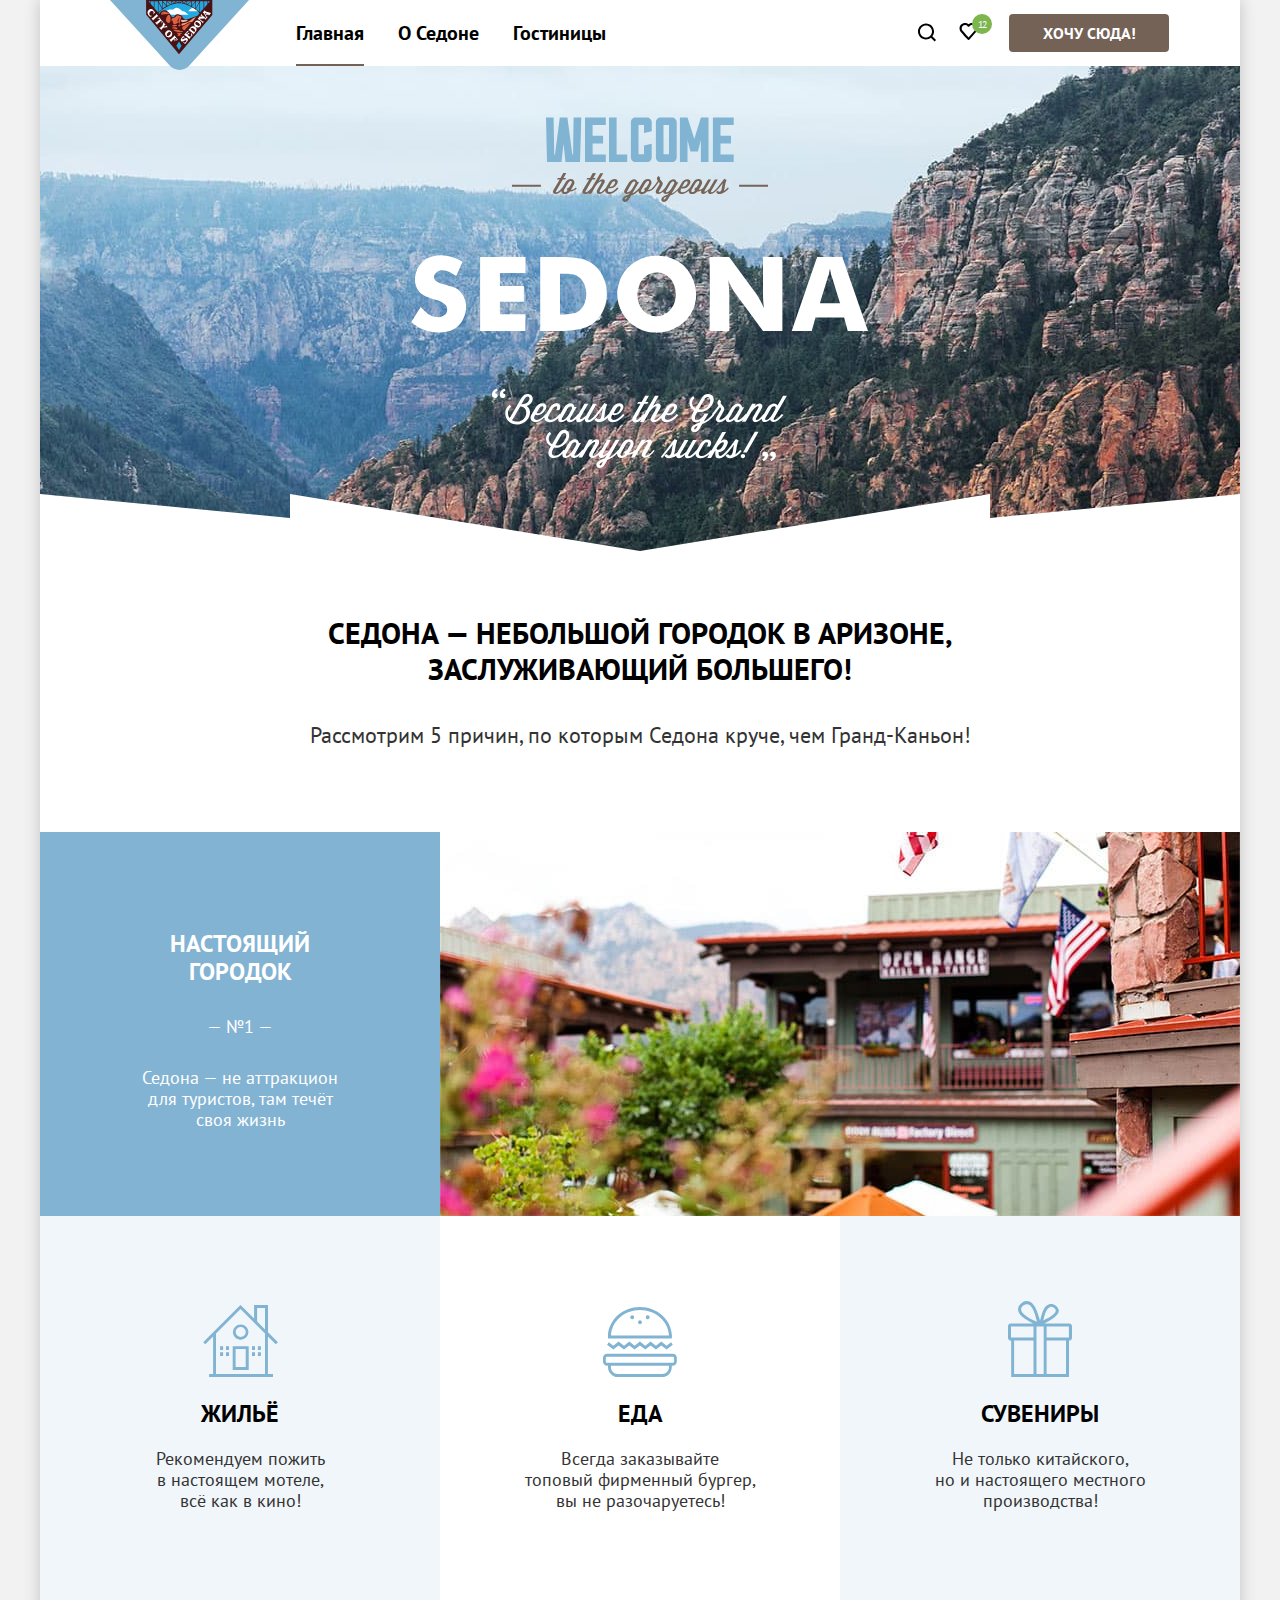
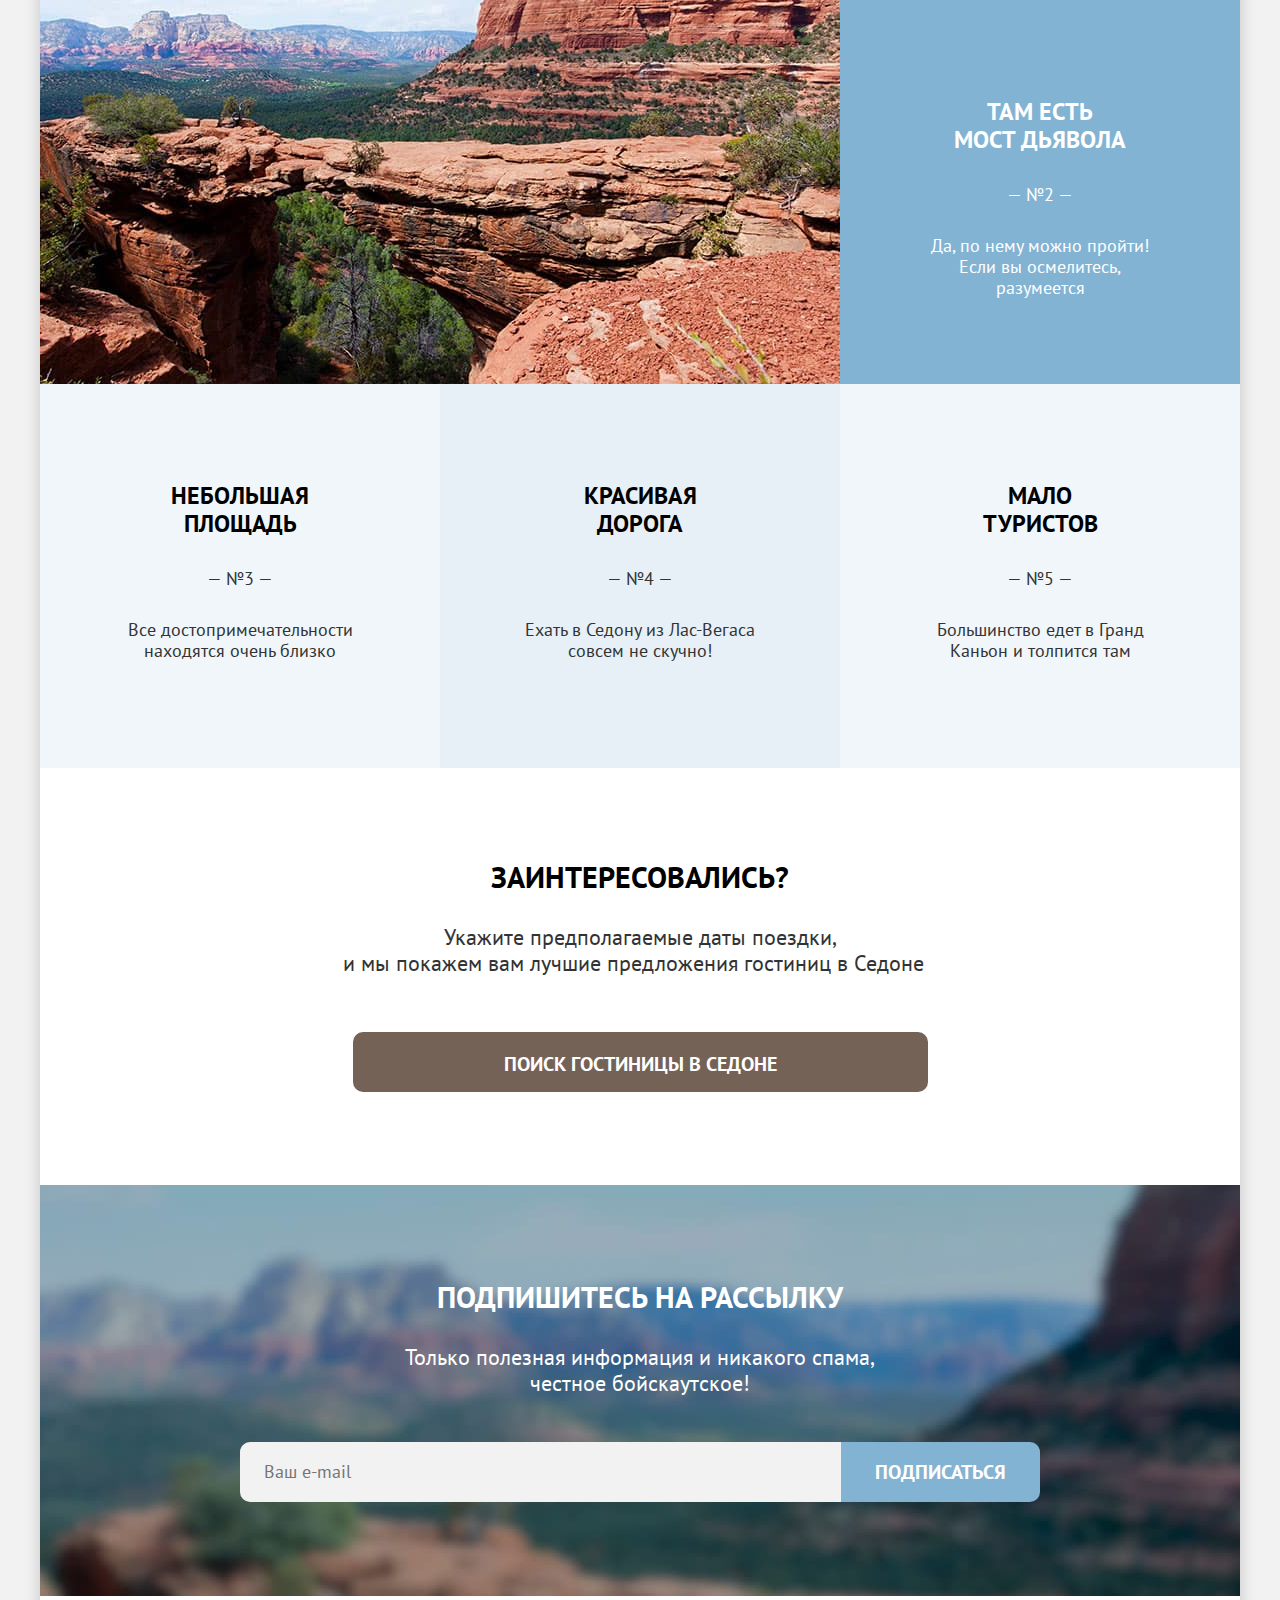
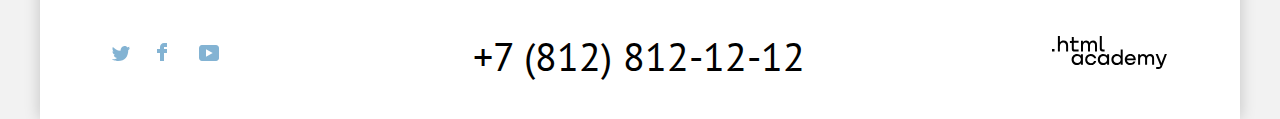
==== commit 1ff299ae: "Верстка всех компонентов" ====
--- a/index.html
+++ b/index.html
@@ -3,6 +3,7 @@
   <head>
     <meta charset="utf-8">
     <title>HTML Academy: Седона</title>
+    <link rel="icon" type="image/png" sizes="32x32" href="images/favicon.png">
     <link rel="stylesheet" href="styles/styles.css">
   </head>
   <body>
@@ -100,7 +101,7 @@
         </section>
         <section class="hotel-search">
           <h2 class="hotel-search-title">Заинтересовались?</h2>
-          <p class="hotel-search-description"><span class="decorative">Укажите предполагаемые даты поездки,</span>и мы покажем вам лучшие предложения гостиниц в Седоне</p>
+          <p class="hotel-search-description">Укажите предполагаемые даты поездки,<span class="decorative"> и мы покажем вам лучшие предложения гостиниц в Седоне</span></p>
           <a class="hotel-search-link" href="#">Поиск гостиницы в Седоне</a>
         </section>
         <section class="index-subscribe-newsletter">
@@ -122,16 +123,19 @@
               <li class="socials-item">
                 <a href="https://twitter.com/htmlacademy_ru">
                   <svg class="socials-icon" aria-hidden="true" focusable="false" width="18" height="15" fill="none" xmlns="http://www.w3.org/2000/svg"><path d="M11.6.2c1.8-.5 3.2.3 3.8 1.2.7-.2 1.4-.5 2.1-.7 0 .9-.6 1.5-.9 1.8.7.1 1.4-.6 1.4-.6-.2 1-1.1 1.8-1.7 2C16.1 10.7 13 15.1 5.7 15h-.5c-.4 0-4.4-.5-5.2-1.9 2.4.2 4.1-.4 5-1.2-1-.3-2.9-.4-3.2-2.9.4.1.6.2 1.3.1C1.8 8.3.4 7.5.5 5.3c.3.3 1.1.5 1.4.5C1.1 5.6-.2 2.5.9.9c1.9 1.9 4 3.6 7.6 3.8C8.7 2.3 9.7.8 11.6.2Z"/></svg>
+                  <span class="visually-hidden">twitter</span>
                 </a>
               </li>
               <li class="socials-item">
                 <a href="https://www.facebook.com/htmlacademy">
                   <svg class="socials-icon" aria-hidden="true" focusable="false" width="10" height="18" fill="none" xmlns="http://www.w3.org/2000/svg"><path d="M7 0C4.8 0 3 1.8 3 4v2H0v4h3v8h4v-8h3V6H7V4h3V0H7Z"/></svg>
+                  <span class="visually-hidden">facebook</span>
                 </a>
               </li>
               <li class="socials-item">
                 <a href="https://www.youtube.com/c/HTMLAcademyRUS">
                   <svg class="socials-icon" aria-hidden="true" focusable="false" width="20" height="16" fill="none" xmlns="http://www.w3.org/2000/svg"><path d="M17 0H2.9C1.2 0 0 1.5 0 3.2v9.5C0 14.5 1.2 16 2.9 16h14.3c1.5 0 2.9-1.5 2.9-3.2V3.2C19.9 1.5 18.7 0 17 0ZM7 11.8V4.2L13.7 8 7 11.8Z"/></svg>
+                  <span class="visually-hidden">youtube</span>
                 </a>
               </li>
             </ul>
@@ -142,9 +146,82 @@
           </div>
           <a class="htmlacademy-link" href="https://htmlacademy.ru">
             <svg class="htmlacademy-logo" aria-hidden="true" focusable="false" width="115" height="33" fill="none" xmlns="http://www.w3.org/2000/svg"><path d="M0 12.9v2.6h2.5v-2.6H0ZM11.6 4.5c-1.6 0-2.8.7-3.6 1.7h-.1V0h-2v15.5h2v-5.3c0-2.1 1.3-3.6 3.3-3.6 1.8 0 2.9 1.4 2.9 3.2v5.7h2V9.4c.1-3-1.8-4.9-4.5-4.9ZM26.6 4.8h-4.8V1.1h-2v3.8h-1.9v2h1.9v6c0 1.7 1 2.7 2.7 2.7h4.1v-2h-3.7c-.7 0-1.1-.4-1.1-1.1V6.8h4.8v-2ZM41.1 4.6c-1.6 0-2.9.8-3.5 2.1h-.1c-.6-1.2-1.8-2.1-3.4-2.1-1.4 0-2.5.8-3.1 1.8h-.1V4.8H29v10.6h2V10c0-2 1-3.5 2.6-3.5 1.5 0 2.4 1 2.4 2.6v6.3h2V9.8c0-2.4 1.4-3.3 2.6-3.3 1.5 0 2.4 1 2.4 2.6v6.3h2V8.9c.1-2.5-1.4-4.3-3.9-4.3ZM47.8 12.7c0 1.7 1 2.7 2.8 2.7h2v-2h-1.7c-.7 0-1.1-.4-1.1-1.1V0h-2v12.7ZM28.9 19.7c-.9-1.1-2.2-1.8-3.9-1.8-3.1 0-5.4 2.3-5.4 5.6s2.3 5.6 5.4 5.6c1.8 0 3-.8 3.8-1.9h.1v1.6h2V18.2h-2v1.5Zm-3.6 7.4c-2.2 0-3.6-1.6-3.6-3.6s1.4-3.6 3.6-3.6 3.6 1.6 3.6 3.6c0 1.9-1.4 3.6-3.6 3.6ZM44.2 22c-.5-2.4-2.6-4.1-5.4-4.1a5.4 5.4 0 0 0-5.6 5.6c0 3.1 2.2 5.6 5.6 5.6 2.8 0 4.9-1.8 5.4-4.2h-2.1a3.4 3.4 0 0 1-3.3 2.3c-2.2 0-3.6-1.6-3.6-3.6s1.4-3.6 3.6-3.6c1.6 0 2.8 1 3.3 2.2h2.1V22ZM55.1 19.7c-.9-1.1-2.2-1.8-3.9-1.8-3.1 0-5.4 2.3-5.4 5.6s2.3 5.6 5.4 5.6c1.8 0 3-.8 3.8-1.9h.1v1.6h2V18.2h-2v1.5Zm-3.6 7.4c-2.2 0-3.6-1.6-3.6-3.6s1.4-3.6 3.6-3.6 3.6 1.6 3.6 3.6c0 1.9-1.5 3.6-3.6 3.6ZM68.7 19.8c-.9-1.1-2.2-1.9-3.9-1.9-3.1 0-5.4 2.3-5.4 5.6s2.2 5.6 5.4 5.6c1.7 0 3-.8 3.8-1.8h.1v1.5h2V13.4h-2v6.4Zm-3.6 7.3c-2.2 0-3.6-1.6-3.6-3.6s1.4-3.6 3.6-3.6 3.6 1.6 3.6 3.6c-.1 2-1.5 3.6-3.6 3.6ZM78.3 17.9c-3.3 0-5.5 2.5-5.5 5.6 0 3 2.1 5.6 5.5 5.6 2.5 0 4.5-1.3 5.2-3.6h-2.1c-.5 1-1.6 1.6-3 1.6-1.9 0-3.3-1.3-3.4-2.9h8.8c.2-3.6-2-6.3-5.5-6.3Zm0 1.9c1.7 0 3 1 3.3 2.6h-6.5c.3-1.5 1.5-2.6 3.2-2.6ZM98.2 17.9c-1.6 0-2.9.8-3.6 2h-.1c-.6-1.2-1.8-2-3.4-2-1.4 0-2.5.7-3.1 1.8v-1.5h-1.9v10.6h2v-5.4c0-2 1-3.4 2.6-3.5 1.5 0 2.4 1 2.4 2.6v6.3h2v-5.6c0-2.4 1.4-3.3 2.6-3.3 1.5 0 2.4 1 2.4 2.6v6.3h2v-6.5c.1-2.6-1.4-4.4-3.9-4.4ZM109.4 27l-3.6-8.9h-2.2l4.8 11.6c-.3.9-.7 1.2-1.7 1.2h-2.5v2h2.5c1.8 0 2.8-.8 3.5-2.6l4.7-12.2h-2.1l-3.4 8.9Z"/></svg>
+            <span class="visually-hidden">htmlacademy</span>
           </a>
           </div>
       </footer>
+      <div class="modal-container modal-container-close">
+        <div class="modal modal-hotel-search">
+          <button class="modal-close-button" type="button">
+            <span class="visually-hidden">Закрыть</span>
+            <svg class="modal-close-svg" width="13" height="13" viewBox="0 0 13 13" fill="none" xmlns="http://www.w3.org/2000/svg">
+              <path d="M13 1.2L11.8 0L6.5 5.3L1.2 0L0 1.2L5.3 6.5L0 11.8L1.2 13L6.5 7.7L11.8 13L13 11.8L7.7 6.5L13 1.2Z" fill="#000"/>
+              </svg>
+          </button>
+          <section class="modal-content">
+            <h2 class="modal-title">Поиск гостиницы в Седоне</h2>
+            <form class="modal-form" action="https://echo.htmlacademy.ru/" method="post">
+              <label class="modal-label">
+                <span class="modal-text">Дата заезда:</span>
+                <input class="modal-form-input" type="text" value="27 апреля 2020" name="date-check-in" placeholder="Укажите дату">
+              </label>
+              <p class="modal-text-error">Мы не можем отправить вас в прошлое.</p>
+              <label class="modal-label">
+                <span class="modal-text">Дата выезда:</span>
+                <input class="modal-form-input" type="text" value="1 сентября 2021" name="date-exit" placeholder="Укажите дату">
+              </label>
+              <p class="modal-text-success">На эти даты есть свободные номера. Пока есть.</p>
+              <div class="modal-form-contain">
+                <div class="feeld-group">
+                  <label class="modal-text" for="adults">Взрослые:</label>
+                  <div class="modal-number-wrap">
+                    <input class="modal-form-number" type="number" id="adults" name="adults" value="2">
+                    <button class="button-minus" type="button">
+                      <span class="visually-hidden">Уменьшить колличество</span>
+                      <svg class="minus-svg" width="13" height="1" viewBox="0 0 13 1" fill="none" xmlns="http://www.w3.org/2000/svg">
+                      <path d="M0 0L0 1L13 1V0L0 0Z" fill="black"/>
+                      </svg>
+                    </button>
+                    <button class="button-plus" type="button">
+                      <span class="visually-hidden">Увеличить колличество</span>
+                      <svg class="plus-svg" width="13" height="13" viewBox="0 0 13 13" fill="none" xmlns="http://www.w3.org/2000/svg">
+                      <path d="M13 6H7V0H6V6H0V7H6V13H7V7H13V6Z" fill="black"/>
+                      </svg>
+                    </button>
+                  </div>
+                </div>
+                <div class="feeld-group">
+                  <span class="modal-text-children">
+                    <label for="childrens">Дети:</label>
+                    <span class="tooltip">
+                      <button class="tooltip-toggle"  type="button" aria-labelledby="tooltip-label"></button>
+                      <span class="tooltip-text" role="tooltip" id="tooltip-label">
+                        Укажите количество детей, которые будут с вами, возраст которых от 6 до 18 лет. Дети до 6 лет размещаются бесплатно.
+                      </span>
+                    </span>
+                  </span>
+                  <div class="modal-number-wrap">
+                    <input class="modal-form-number" type="number" id="childrens" name="childrens" value="1">
+                    <button class="button-minus" type="button">
+                      <span class="visually-hidden">Уменьшить колличество</span>
+                      <svg class="minus-svg" width="13" height="1" viewBox="0 0 13 1" fill="none" xmlns="http://www.w3.org/2000/svg">
+                      <path d="M0 0L0 1L13 1V0L0 0Z" fill="black"/>
+                      </svg>
+                    </button>
+                    <button class="button-plus" type="button">
+                      <span class="visually-hidden">Увеличить колличество</span>
+                      <svg class="plus-svg" width="13" height="13" viewBox="0 0 13 13" fill="none" xmlns="http://www.w3.org/2000/svg">
+                      <path d="M13 6H7V0H6V6H0V7H6V13H7V7H13V6Z" fill="black"/>
+                      </svg>
+                    </button>
+                  </div>
+                </div>
+              </div>
+              <button class="modal-form-button" type="submit">Найти</button>
+            </form>
+          </section>
+        </div>
+      </div>
     </div>
   </body>
 </html>
--- a/styles/styles.css
+++ b/styles/styles.css
@@ -19,6 +19,7 @@
 }
 
 body {
+  min-width: 1280px;
   margin: 0;
   font-family: "PT Sans", sans-serif;
   font-size: 20px;
@@ -27,6 +28,12 @@
   line-height: 26px;
   background-color: #F2F2F2;
   color: #333333;
+}
+
+img {
+  max-width: 100%;
+  -o-object-fit: contain;
+     object-fit: contain;
 }
 
 .visually-hidden {
@@ -45,16 +52,22 @@
   display: block;
 }
 
-
 .page-container {
-  display: flex;
-  flex-wrap: wrap;
-  flex-direction: column;
+  display: -webkit-box;
+  display: -ms-flexbox;
+  display: flex;
+  -ms-flex-wrap: wrap;
+      flex-wrap: wrap;
+  -webkit-box-orient: vertical;
+  -webkit-box-direction: normal;
+      -ms-flex-direction: column;
+          flex-direction: column;
   min-height: 100vh;
   width: 1200px;
   margin: 0 auto;
   background-color: #FFFFFF;
-  box-shadow: 0px 0px 15px rgba(0, 0, 0, 0.2);
+  -webkit-box-shadow: 0px 0px 15px rgba(0, 0, 0, 0.2);
+          box-shadow: 0px 0px 15px rgba(0, 0, 0, 0.2);
 }
 
 /*header*/
@@ -66,6 +79,8 @@
 }
 
 .navigation {
+  display: -webkit-box;
+  display: -ms-flexbox;
   display: flex;
   width: 1060px;
   margin: 0 auto;
@@ -73,13 +88,15 @@
 
 .sedona-logo {
   position: absolute;
-  /* margin-right: 30px; */
   padding: 0;
 }
 
 .navigation-list {
-  display: flex;
-  flex-wrap: wrap;
+  display: -webkit-box;
+  display: -ms-flexbox;
+  display: flex;
+  -ms-flex-wrap: wrap;
+      flex-wrap: wrap;
   width: 750px;
   margin: 0;
   margin-left: 169px;
@@ -102,7 +119,6 @@
   text-align: center;
   text-decoration: none;
   color: #000000;
-  /* outline: 1px solid black; */
 }
 
 .navigation-link:hover {
@@ -115,7 +131,6 @@
 .navigation-link-current::before {
   content: "";
   position: absolute;
-  /* width: 68px; */
   left: 17px;
   right: 17px;
   height: 2px;
@@ -150,28 +165,44 @@
 }
 
 .navigation-btn-number {
-  display: inline-block;
+  display: -webkit-box;
+  display: -ms-flexbox;
+  display: flex;
+  -webkit-box-align: center;
+      -ms-flex-align: center;
+          align-items: center;
+  -webkit-box-pack: center;
+      -ms-flex-pack: center;
+          justify-content: center;
   position: absolute;
-  top: 17px;
-  left: 24px;
-  height: 20px;
-  width: 20px;
+  top: 14px;
+  left: 25px;
+  min-height: 20px;
+  min-width: 20px;
+  padding: 0 5px;
   font-weight: 400;
   font-size: 10px;
   line-height: 13px;
   text-align: center;
+  letter-spacing: -0.1em;
   background: #7DB54F;
   color: #FFFFFF;
   border-radius: 50%;
-}
-
+  -webkit-box-sizing: border-box;
+          box-sizing: border-box;
+}
+
+.navigation-icon:active + .navigation-btn-number {
+  color: rgba(255, 255, 255, 0.3);
+}
 
 .navigation-link-button {
   display: inline-block;
-  box-sizing: border-box;
+  -webkit-box-sizing: border-box;
+          box-sizing: border-box;
   width: 160px;
   margin-top: 14px;
-  padding: 9px 0;
+  padding: 9px 10px;
   font-family: "PT Sans", sans-serif;
   font-weight: 700;
   font-size: 16px;
@@ -204,9 +235,10 @@
 }
 
 .main-container {
-  flex-grow: 1;
-}
-
+  -webkit-box-flex: 1;
+      -ms-flex-positive: 1;
+          flex-grow: 1;
+}
 
 .main-index-header {
   width: 1200px;
@@ -219,6 +251,7 @@
               url("../images/index-background.jpg") no-repeat;
   background-size: 100% auto;
 }
+
 .main-index-header-img {
   display: block;
   margin: 0 auto;
@@ -226,7 +259,7 @@
 }
 
 .main-index-title {
-  font-family: "PT Sans";
+  font-family: "PT Sans", sans-serif;
   width: 720px;
   margin: 0 auto;
   margin-bottom: 30px;
@@ -255,8 +288,11 @@
 }
 
 .advantages-list {
-  display: flex;
-  flex-wrap: wrap;
+  display: -webkit-box;
+  display: -ms-flexbox;
+  display: flex;
+  -ms-flex-wrap: wrap;
+      flex-wrap: wrap;
   margin: 0;
   padding: 0;
   list-style-type: none;
@@ -265,8 +301,10 @@
 .advantages-item {
   width: 400px;
   min-height: 384px;
-  box-sizing: border-box;
+  -webkit-box-sizing: border-box;
+          box-sizing: border-box;
   padding-top: 98px;
+  padding-bottom: 10px;
 }
 
 .housing-icon {
@@ -295,7 +333,8 @@
 .advantages-item-image {
   width: 800px;
   height: 384px;
-  box-sizing: border-box;
+  -webkit-box-sizing: border-box;
+          box-sizing: border-box;
 }
 
 .advantages-img {
@@ -330,7 +369,7 @@
   margin: 0 auto;
 }
 
-.advantages-item-cold-light .advantages-description{
+.advantages-item-cold-light .advantages-description {
   width: 220px;
   margin: 0 auto;
 }
@@ -374,18 +413,25 @@
 
 .hotel-search-description {
   width: 720px;
+  min-height: 52px;
   margin: 0 auto;
   margin-bottom: 56px;
   font-size: 22px;
+  text-align: center;
+}
+
+.hotel-search-description .decorative {
+  margin-left: -13px;
 }
 
 .hotel-search-link {
   display: inline-block;
-  box-sizing: border-box;
+  -webkit-box-sizing: border-box;
+          box-sizing: border-box;
   width: 575px;
-  height: 60px;
-  margin: 0 auto;
-  padding: 15px 0;
+  min-height: 60px;
+  margin: 0 auto;
+  padding: 14px 10px 9px 10px;
   font-weight: 700;
   font-size: 20px;
   line-height: 36px;
@@ -441,15 +487,19 @@
 }
 
 .subscribe-newsletter-container {
+  display: -webkit-box;
+  display: -ms-flexbox;
   display: flex;
   width: 800px;
-  height: 60px;
-  margin: 0 auto;
-}
-
+  min-height: 60px;
+  margin: 0 auto;
+}
 
 .main-index-input {
   width: 600px;
+  font-family: inherit;
+  font-size: 18px;
+  line-height: 26px;
   background: #F2F2F2;
   border-radius: 10px 0 0 10px;
   border: none;
@@ -463,6 +513,28 @@
   outline: 3px solid #83B3D3;
   background: #E6E6E6;
 }
+
+
+.main-index-input::-webkit-input-placeholder {
+  padding-left: 22px;
+}
+
+.main-index-input::-moz-placeholder {
+  padding-left: 22px;
+}
+
+.main-index-input:-ms-input-placeholder {
+  padding-left: 22px;
+}
+
+.main-index-input::-ms-input-placeholder {
+  padding-left: 22px;
+}
+
+.main-index-input::placeholder {
+  padding-left: 22px;
+}
+
 
 /* Стилизация ошибки ввода */
 .main-index-input-invalid {
@@ -477,6 +549,7 @@
   font-size: 20px;
   line-height: 26px;
   text-transform: uppercase;
+  cursor: pointer;
   color: #FFFFFF;
   background: #83B3D3;
   border-radius: 0 10px 10px 0;
@@ -504,31 +577,38 @@
 
 .catalog-hotel-filter {
   width: 1200px;
-  box-sizing: border-box;
+  -webkit-box-sizing: border-box;
+          box-sizing: border-box;
   margin: 0 auto;
   margin-bottom: 44px;
-  padding: 30px 71px 83px 71px;
+  padding: 35px 71px 83px 71px;
   color: #FFFFFF;
   background-color: #000000;
   background: url("../images/catalog-background.jpg");
-  background-size: 100% auto;
+  background-size: 100% 100%;
   background-repeat: no-repeat;
 }
 
 .catalog-header-title {
   width: 528px;
   margin-top: 0;
-  margin-bottom: 5px;
+  margin-bottom: 0px;
   font-weight: 700;
   font-size: 60px;
   line-height: 78px;
 }
 
 .breadcrumbs {
-  display: flex;
+  display: -webkit-box;
+  display: -ms-flexbox;
+  display: flex;
+  -ms-flex-wrap: wrap;
+      flex-wrap: wrap;
   position: relative;
   min-width: 200px;
   margin: 0;
+  margin-top: -11px;
+  margin-left: 2px;
   padding: 0;
   margin-bottom: 45px;
   list-style-type: none;
@@ -563,8 +643,11 @@
 }
 
 .catalog-hotel-filter-form {
-  display: flex;
-  flex-wrap: wrap;
+  display: -webkit-box;
+  display: -ms-flexbox;
+  display: flex;
+  -ms-flex-wrap: wrap;
+      flex-wrap: wrap;
   width: 1060px;
   margin: 0 auto;
 }
@@ -578,7 +661,58 @@
 }
 
 .catalog-hotel-filter-group:nth-child(2) {
-  margin-right: 167px;
+  margin-right: 163px;
+}
+
+.control {
+  display: block;
+  position: relative;
+  padding-left: 39px;
+}
+
+.control-mark {
+  position: absolute;
+  width: 20px;
+  height: 20px;
+  left: 0px;
+  background: #FFFFFF;
+  border-radius: 4px;
+}
+
+.control-mark:hover {
+  background: rgba(255, 255, 255, 0.6);
+}
+
+.control-checkbox:focus + .control-mark {
+  outline: 3px solid #83B3D3;
+}
+
+.control-mark:active {
+  outline: none;
+  background: rgba(255, 255, 255, 0.3);
+}
+
+.control-checkbox:checked + .control-mark {
+  background-image: url(../images/icons/check-mark.svg);
+  background-repeat: no-repeat;
+}
+
+.catalog-hotel-filter-group:nth-child(2) .control-mark {
+  border-radius: 50%;
+}
+
+.control-radio:focus + .control-mark {
+  outline: 3px solid #83B3D3;
+}
+
+.control-radio:focus:not(:checked) + .control-mark {
+  outline: 3px solid #83B3D3;
+  outline-offset: -3px;
+}
+
+.control-radio:checked + .control-mark {
+  background-image: url(../images/icons/dot.svg);
+  background-repeat: no-repeat;
 }
 
 .catalog-hotel-filter-price {
@@ -600,6 +734,147 @@
   font-size: 20px;
 }
 
+.range-wrapper-inputs {
+  display: -webkit-box;
+  display: -ms-flexbox;
+  display: flex;
+  width: 287px;
+  height: 48px;
+  margin-bottom: 29px;
+}
+
+.range-input {
+  width: 143px;
+  padding: 0;
+  padding-left: 15px;
+  font: inherit;
+  font-size: 18px;
+  line-height: 23px;
+  background-color: transparent;
+  color: #FFFFFF;
+  border: 2px solid #FFFFFF;
+  -webkit-box-sizing: border-box;
+          box-sizing: border-box;
+}
+
+.range-input:hover {
+  border: 2px solid rgba(255, 255, 255, 0.6);
+}
+
+.range-input:focus {
+  border: 2px solid #FFFFFF;
+  outline: 3px solid #81B3D2;
+  outline-offset: -4px;
+  -webkit-box-shadow: 0px 0px 0px 3px #81B3D2;
+          box-shadow: 0px 0px 0px 3px #81B3D2;
+}
+
+.range-input:active {
+  background: #756257;
+  outline: none;
+  -webkit-box-shadow: none;
+          box-shadow: none;
+}
+
+.range-input:first-child {
+  border-right: 1px solid #FFFFFF;
+  border-radius: 4px 0 0 4px;
+}
+
+.range-input:last-child {
+  border-left: 1px solid #FFFFFF;
+  border-radius: 0 4px 4px 0;
+}
+
+.range-input:first-child::-webkit-input-placeholder {
+  padding-left: 93px;
+}
+
+.range-input:first-child::-moz-placeholder {
+  padding-left: 93px;
+}
+
+.range-input:first-child:-ms-input-placeholder {
+  padding-left: 93px;
+}
+
+.range-input:first-child::-ms-input-placeholder {
+  padding-left: 93px;
+}
+
+.range-input:first-child::placeholder {
+  padding-left: 93px;
+}
+
+.range-input:last-child::-webkit-input-placeholder {
+  padding-left: 88px;
+}
+
+.range-input:last-child::-moz-placeholder {
+  padding-left: 88px;
+}
+
+.range-input:last-child:-ms-input-placeholder {
+  padding-left: 88px;
+}
+
+.range-input:last-child::-ms-input-placeholder {
+  padding-left: 88px;
+}
+
+.range-input:last-child::placeholder {
+  padding-left: 88px;
+}
+
+.range-scale {
+  position: relative;
+  width: 287px;
+  height: 4px;
+  background-color:rgba(255, 255, 255, 0.3);
+}
+
+.range-bar {
+  position: absolute;
+  height: 4px;
+  background-color:#FFFFFF;
+}
+
+.range-toggle {
+  position: absolute;
+  width: 20px;
+  height: 20px;
+  background-color:#FFFFFF;
+  border-radius: 5px;
+  border: none;
+  cursor: pointer;
+}
+
+.range-toggle:hover {
+  -webkit-box-shadow: 0px 4px 10px rgba(0, 0, 0, 0.25);
+          box-shadow: 0px 4px 10px rgba(0, 0, 0, 0.25);
+}
+
+.range-toggle:focus {
+  outline: 3px solid #83B3D3;
+  -webkit-box-shadow: 0px 4px 10px rgba(0, 0, 0, 0.25);
+          box-shadow: 0px 4px 10px rgba(0, 0, 0, 0.25);
+}
+
+.range-toggle:active {
+  outline: 2px solid #83B3D3;
+  -webkit-box-shadow: 0px 7px 15px rgba(0, 0, 0, 0.4);
+          box-shadow: 0px 7px 15px rgba(0, 0, 0, 0.4);
+}
+
+.toggle-min {
+  top: -8px;
+}
+
+.toggle-max {
+  left: 217px;
+  top: -8px;
+}
+
 .catalog-hotel-filter-list {
   list-style-type: none;
   margin: 0;
@@ -613,9 +888,15 @@
 }
 
 .form-button-contain {
-  display: flex;
-  flex-direction: column;
-  align-self: flex-end;
+  display: -webkit-box;
+  display: -ms-flexbox;
+  display: flex;
+  -webkit-box-orient: vertical;
+  -webkit-box-direction: normal;
+      -ms-flex-direction: column;
+          flex-direction: column;
+  -ms-flex-item-align: end;
+      align-self: flex-end;
   width: 160px;
 }
 
@@ -636,19 +917,53 @@
   border-radius: 4px;
 }
 
+.button-submit:hover {
+  background: #68A2CA;
+}
+
+.button-submit:focus {
+  background: #68A2CA;
+  outline: 3px solid #FFFFFF;
+}
+
+.button-submit:active {
+  color: rgba(255, 255, 255, 0.3);
+  outline: none;
+}
+
 .button-reset {
   width: 160px;
   padding: 0;
+  font-family: inherit;
   background-color: inherit;
   font-size: 18px;
   line-height: 23px;
   text-align: center;
   color: #FFFFFF;
   border: none;
+  border-radius: 4px;
+}
+
+.button-reset:hover {
+  opacity: 0.6;
+}
+
+.button-reset:focus {
+  outline: 3px solid #83B3D3;
+}
+
+.button-reset:active {
+  opacity: 0.3;
+  outline: none;
 }
 
 .catalog-sorting {
-  display: flex;
+  display: -webkit-box;
+  display: -ms-flexbox;
+  display: flex;
+  -ms-flex-wrap: wrap;
+      flex-wrap: wrap;
+  position: relative;
   width: 1060px;
   margin: 0 auto;
   margin-bottom: 53px;
@@ -660,7 +975,7 @@
   width: 338px;
   margin-top: 6px;
   margin-bottom: 3px;
-  margin-right: 190px;
+  margin-right: 193px;
   font-weight: 700;
   font-size: 30px;
   line-height: 39px;
@@ -670,12 +985,21 @@
 .select-control {
   width: 287px;
   height: 48px;
+  font-family: inherit;
+  padding-left: 16px;
   margin-right: 80px;
   font-size: 18px;
   line-height: 23px;
+  background-image: url("../images/icons/down-arrow.svg");
+  background-repeat: no-repeat;
+  background-position: right 19px center;
+  -webkit-appearance: none;
+     -moz-appearance: none;
+          appearance: none;
   color: #333333;
   border: 2px solid #E6E6E6;
-  box-sizing: border-box;
+  -webkit-box-sizing: border-box;
+          box-sizing: border-box;
   border-radius: 4px;
 }
 
@@ -695,7 +1019,8 @@
 .catalog-sorting-button {
   width: 48px;
   height: 48px;
-  box-sizing: border-box;
+  -webkit-box-sizing: border-box;
+          box-sizing: border-box;
   margin-right: 8px;
   outline: 2px solid #E5E5E5;
   box-sizing: border-box;
@@ -734,7 +1059,8 @@
 
 .current-button {
   outline: 2px solid #000000;
-  box-sizing: border-box;
+  -webkit-box-sizing: border-box;
+          box-sizing: border-box;
   border-radius: 4px;
 }
 
@@ -749,23 +1075,70 @@
 }
 
 .catalog-hotel-list {
+  display: -ms-grid;
   display: grid;
+  -ms-grid-columns: 299px 58px 299px 58px 299px;
   grid-template-columns: repeat(3, 299px);
-  gap: 50px;
+  gap: 50px 58px;
   width: 1060px;
-  box-sizing: border-box;
+  -webkit-box-sizing: border-box;
+          box-sizing: border-box;
   margin: 0 auto;
   margin-bottom: 34px;
   padding: 20px;
+  padding-left: 24px;
   list-style-type: none;
 }
 
 .catalog-hotel-card {
+  display: -ms-grid;
   display: grid;
+  -ms-grid-columns: 133px 25px 140px;
   grid-template-columns: 133px 140px;
+  -ms-grid-rows: 206px 16px auto 16px auto 16px auto;
   grid-template-rows: 206px auto auto auto;
   gap: 16px 25px;
   width: 299px;
+}
+
+.catalog-hotel-card > *:nth-child(1) {
+  -ms-grid-row: 1;
+  -ms-grid-column: 1;
+}
+
+.catalog-hotel-card > *:nth-child(2) {
+  -ms-grid-row: 1;
+  -ms-grid-column: 3;
+}
+
+.catalog-hotel-card > *:nth-child(3) {
+  -ms-grid-row: 3;
+  -ms-grid-column: 1;
+}
+
+.catalog-hotel-card > *:nth-child(4) {
+  -ms-grid-row: 3;
+  -ms-grid-column: 3;
+}
+
+.catalog-hotel-card > *:nth-child(5) {
+  -ms-grid-row: 5;
+  -ms-grid-column: 1;
+}
+
+.catalog-hotel-card > *:nth-child(6) {
+  -ms-grid-row: 5;
+  -ms-grid-column: 3;
+}
+
+.catalog-hotel-card > *:nth-child(7) {
+  -ms-grid-row: 7;
+  -ms-grid-column: 1;
+}
+
+.catalog-hotel-card > *:nth-child(8) {
+  -ms-grid-row: 7;
+  -ms-grid-column: 3;
 }
 
 .catalog-hotel-link {
@@ -885,6 +1258,8 @@
 }
 
 .catalog-hotel-star-rating {
+  display: -webkit-box;
+  display: -ms-flexbox;
   display: flex;
   grid-column: 1 / -1;
 }
@@ -893,15 +1268,15 @@
   display: inline-block;
   width: 18px;
   height: 18px;
-  margin-top: 10px;
-  margin-right: 7px;
+  margin-top: 9px;
+  margin-right: 6px;
   background-image: url("../images/icons/star.svg");
   background-repeat: no-repeat;
 }
 
 .rating {
   width: 160px;
-  padding: 9px 0;
+  padding: 7px 0;
   margin-left: auto;
   font-size: 16px;
   line-height: 21px;
@@ -915,7 +1290,7 @@
 .pagination-more-container {
   width: 1060px;
   margin: 0 auto;
-  margin-bottom: 30px;
+  margin-bottom: 27px;
   padding-top: 30px;
   padding-bottom: 30px;
   border-top: 1px solid #E6E6E6;
@@ -935,23 +1310,32 @@
   color: #FFFFFF;
   background: #83B3D3;
   border-radius: 4px;
+  -webkit-box-sizing: border-box;
+          box-sizing: border-box;
 }
 
 .pagination-container {
-  display: flex;
-  justify-content: space-between;
+  display: -webkit-box;
+  display: -ms-flexbox;
+  display: flex;
   width: 1060px;
 }
 
 .pagination {
-  display: flex;
+  display: -webkit-box;
+  display: -ms-flexbox;
+  display: flex;
+  -ms-flex-wrap: wrap;
+      flex-wrap: wrap;
   margin: 0;
-  padding-left: 0;
+  margin-right: 299px;
+  padding-left: 2px;
   list-style-type: none;
 }
 
 .pagination-item {
   margin-right: 8px;
+  margin-bottom: 5px;
   background: #83B3D3;
   border-radius: 4px;
 }
@@ -962,10 +1346,11 @@
 
 .pagination-link {
   display: block;
-  box-sizing: border-box;
-  width: 55px;
-  height: 55px;
-  padding-top: 15px;
+  -webkit-box-sizing: border-box;
+          box-sizing: border-box;
+  min-width: 55px;
+  min-height: 55px;
+  padding: 15px 5px 0 5px;
   text-align: center;
   font-weight: 700;
   font-size: 20px;
@@ -975,7 +1360,6 @@
   color: #FFFFFF;
 }
 
-
 .pagination-link:hover {
   background: #68A2CA;
   border-radius: 4px;
@@ -1008,7 +1392,8 @@
 .pagination-label-description {
   display: inline-block;
   margin-top: 16px;
-  margin-right: 51px;
+  margin-right: 45px;
+  font-family: inherit;
   font-size: 18px;
   line-height: 23px;
   color: #333333;
@@ -1017,8 +1402,18 @@
 .pagination-select-control {
   width: 160px;
   height: 48px;
+  padding-left: 17px;
+  font-family: inherit;
+  font-size: 18px;
+  background-image: url("../images/icons/down-arrow.svg");
+  background-repeat: no-repeat;
+  background-position: right 16px center;
+  -webkit-appearance: none;
+     -moz-appearance: none;
+          appearance: none;
   border: 2px solid #E6E6E6;
-  box-sizing: border-box;
+  -webkit-box-sizing: border-box;
+          box-sizing: border-box;
   border-radius: 4px;
   border-radius: 4px;
 }
@@ -1026,7 +1421,7 @@
 .catalog-subscribe-newsletter {
   width: 1200px;
   margin: 0 auto;
-  padding-top: 90px;
+  padding-top: 70px;
   padding-bottom: 141px;
   text-align: center;
   background: #FFFFFF;
@@ -1035,7 +1430,7 @@
 .catalog-subscribe-newsletter-title {
   width: 720px;
   margin: 0 auto;
-  margin-bottom: 15px;
+  margin-bottom: 45px;
   font-weight: 700;
   font-size: 30px;
   line-height: 36px;
@@ -1046,7 +1441,7 @@
 .catalog-subscribe-newsletter-description {
   width: 720px;
   margin: 0 auto;
-  margin-bottom: 26px;
+  margin-bottom: 46px;
   font-size: 22px;
   line-height: 26px;
   color: #333333;
@@ -1054,6 +1449,9 @@
 
 .catalog-index-input {
   width: 600px;
+  font-family: inherit;
+  font-size: 18px;
+  line-height: 26px;
   background: #F2F2F2;
   border: none;
   border-radius: 10px 0 0 10px;
@@ -1067,6 +1465,26 @@
   outline: 3px solid #83B3D3;
 }
 
+.catalog-index-input::-webkit-input-placeholder {
+  padding-left: 22px;
+}
+
+.catalog-index-input::-moz-placeholder {
+  padding-left: 22px;
+}
+
+.catalog-index-input:-ms-input-placeholder {
+  padding-left: 22px;
+}
+
+.catalog-index-input::-ms-input-placeholder {
+  padding-left: 22px;
+}
+
+.catalog-index-input::placeholder {
+  padding-left: 22px;
+}
+
 /*footer*/
 
 .page-footer {
@@ -1075,6 +1493,8 @@
 }
 
 .page-footer-container {
+  display: -webkit-box;
+  display: -ms-flexbox;
   display: flex;
   width: 1200px;
   padding-top: 40px;
@@ -1082,13 +1502,16 @@
 }
 
 .socials {
-  min-width: 107px;
-  margin: 1px 47px 0 65px;
+  width: 117px;
+  margin: 0 55px 0 67px;
 }
 
 .socials-list {
-  display: flex;
-  flex-wrap: wrap;
+  display: -webkit-box;
+  display: -ms-flexbox;
+  display: flex;
+  -ms-flex-wrap: wrap;
+      flex-wrap: wrap;
   margin: 0;
   padding: 0;
   list-style-type: none;
@@ -1100,13 +1523,19 @@
   margin-right: 17px;
 }
 
+.socials-item:nth-child(3n+3)  a{
+  margin-right: 0;
+}
+
+.socials-item:last-child a {
+  margin-left: 5px;
+}
 
 .socials-item a:focus {
   outline: 3px solid #83B3D3;
   border-radius: 5px;
 }
 
-
 .socials-icon {
   fill: #83B3D3;
 }
@@ -1124,6 +1553,8 @@
 }
 
 .contacts {
+  display: -webkit-box;
+  display: -ms-flexbox;
   display: flex;
   width: 720px;
   margin-right: 53px;
@@ -1173,3 +1604,417 @@
 .htmlacademy-link:active {
   opacity: 0.3;
 }
+
+/* modal */
+
+.modal-container {
+  position: fixed;
+  top: 0;
+  left: 0;
+  display: -webkit-box;
+  display: -ms-flexbox;
+  display: flex;
+  width: 100%;
+  height: 100%;
+  background: rgba(242, 242, 242, 0.8);
+}
+
+.modal-container-close {
+  display: none;
+}
+
+.modal {
+  position: relative;
+  margin: auto;
+  padding: 62px 70px 70px 70px;
+  background-color: #ffffff;
+  -webkit-box-shadow: 0px 25px 50px rgba(0, 0, 0, 0.15);
+          box-shadow: 0px 25px 50px rgba(0, 0, 0, 0.15);
+  border-radius: 30px;
+}
+
+.modal-hotel-search {
+  width: 715px;
+  -webkit-box-sizing: border-box;
+          box-sizing: border-box;
+}
+
+.modal-close-button {
+  position: absolute;
+  display: -webkit-box;
+  display: -ms-flexbox;
+  display: flex;
+  -webkit-box-pack: center;
+      -ms-flex-pack: center;
+          justify-content: center;
+  -webkit-box-align: center;
+      -ms-flex-align: center;
+          align-items: center;
+  width: 53px;
+  height: 53px;
+  padding: 0;
+  top: 54px;
+  right: 70px;
+  background: #F2F2F2;
+  cursor: pointer;
+  border: none;
+  border-radius: 50%;
+}
+
+.modal-close-button:hover {
+  background: #E6E6E6;
+}
+
+.modal-close-button:focus {
+  background: #E6E6E6;
+  outline: 3px solid #83B3D3;
+}
+
+.modal-close-button:active {
+  background: #E6E6E6;
+  outline: none;
+}
+
+.modal-close-button:active .modal-close-svg {
+  opacity: 0.3;
+}
+
+.modal-title {
+  width: 499px;
+  min-height: 67px;
+  margin: 0;
+  margin-left: -2px;
+  margin-bottom: 32px;
+  font-family: inherit;
+  font-style: normal;
+  font-weight: bold;
+  font-size: 30px;
+  line-height: 40px;
+  text-transform: uppercase;
+  color: #000000;
+}
+
+.modal-form {
+  display: -webkit-box;
+  display: -ms-flexbox;
+  display: flex;
+  -webkit-box-orient: vertical;
+  -webkit-box-direction: normal;
+      -ms-flex-direction: column;
+          flex-direction: column;
+}
+
+.modal-label {
+  display: -webkit-box;
+  display: -ms-flexbox;
+  display: flex;
+}
+
+.modal-text {
+  display: -webkit-box;
+  display: -ms-flexbox;
+  display: flex;
+  -webkit-box-align: center;
+      -ms-flex-align: center;
+          align-items: center;
+  width: 155px;
+  min-height: 50px;
+  margin: 0;
+  font-family: inherit;
+  font-weight: bold;
+  font-size: 18px;
+  line-height: 40px;
+}
+
+.modal-form-input {
+  width: 420px;
+  height: 50px;
+  margin: 0;
+  padding: 0;
+  padding-left: 19px;
+  -webkit-box-sizing: border-box;
+          box-sizing: border-box;
+  font-family: inherit;
+  font-weight: bold;
+  font-size: 18px;
+  line-height: 40px;
+  background: #F2F2F2;
+  background-image: url("../images/icons/calendar.svg");
+  background-repeat: no-repeat;
+  background-position: 386px 50%;
+  border: none;
+  border-radius: 4px;
+}
+
+.modal-form-input:hover {
+  background: #E6E6E6;
+  background-image: url("../images/icons/calendar.svg");
+  background-repeat: no-repeat;
+  background-position: 386px 50%;
+}
+
+.modal-form-input:focus {
+  outline: 3px solid #83B3D3;
+}
+
+.modal-form-input:active {
+  background: #FFFFFF;
+  background-image: url("../images/icons/calendar.svg");
+  background-repeat: no-repeat;
+  background-position: 386px 50%;
+  outline: none;
+}
+
+.modal-text-error {
+  width: 420px;
+  min-height: 29px;
+  margin: 0;
+  margin-left: 155px;
+  margin-bottom: 11px;
+  font-family: inherit;
+  font-weight: normal;
+  font-size: 16px;
+  color: #FF5757;
+}
+
+.modal-text-success {
+  width: 420px;
+  min-height: 29px;
+  margin: 0;
+  margin-left: 155px;
+  margin-bottom: 11px;
+  font-family: inherit;
+  font-weight: normal;
+  font-size: 16px;
+  color: #333333;
+}
+
+.modal-form-contain {
+  display: -webkit-box;
+  display: -ms-flexbox;
+  display: flex;
+  margin-bottom: 40px;
+}
+
+.feeld-group {
+  display: -webkit-box;
+  display: -ms-flexbox;
+  display: flex;
+}
+
+.modal-number-wrap {
+  position: relative;
+}
+
+.modal-form-number {
+  width: 133px;
+  height: 50px;
+  margin: 0;
+  padding: 0;
+  border: none;
+  font-family: inherit;
+  font-weight: bold;
+  font-size: 18px;
+  line-height: 40px;
+  text-align: center;
+  background: #F2F2F2;
+  border-radius: 4px;
+}
+
+.modal-form-number::-webkit-outer-spin-button,
+.modal-form-number::-webkit-inner-spin-button {
+  -webkit-appearance: none;
+  margin: 0;
+}
+
+.modal-form-number {
+  -moz-appearance: textfield;
+}
+
+.modal-form-number:hover,
+.modal-form-number:focus {
+  -moz-appearance: number-input;
+}
+
+.button-plus {
+  position: absolute;
+  top: 13px;
+  right: 12px;
+  display: -webkit-box;
+  display: -ms-flexbox;
+  display: flex;
+  -webkit-box-pack: center;
+      -ms-flex-pack: center;
+          justify-content: center;
+  -webkit-box-align: center;
+      -ms-flex-align: center;
+          align-items: center;
+  width: 25px;
+  height: 25px;
+  padding: 0;
+  cursor: pointer;
+  border: none;
+  background: #F2F2F2;
+  -webkit-box-sizing: border-box;
+          box-sizing: border-box;
+}
+
+.button-minus {
+  position: absolute;
+  top: 12px;
+  left: 12px;
+  display: -webkit-box;
+  display: -ms-flexbox;
+  display: flex;
+  -webkit-box-pack: center;
+      -ms-flex-pack: center;
+          justify-content: center;
+  -webkit-box-align: center;
+      -ms-flex-align: center;
+          align-items: center;
+  width: 25px;
+  height: 25px;
+  padding: 0;
+  cursor: pointer;
+  border: none;
+  background: #F2F2F2;
+  -webkit-box-sizing: border-box;
+          box-sizing: border-box;
+}
+
+.button-plus:focus,
+.button-minus:focus {
+  border: 3px solid #83B3D3;
+  border-radius: 4px;
+  outline: none;
+}
+
+.plus-svg,
+.minus-svg {
+  opacity: 0.3;
+}
+
+.button-plus:hover .plus-svg,
+.button-minus:hover .minus-svg {
+  opacity: 1;
+}
+
+.button-plus:active .plus-svg,
+.button-minus:active .minus-svg {
+  opacity: 0.2;
+}
+
+.modal-text-children {
+  position: relative;
+  display: -webkit-box;
+  display: -ms-flexbox;
+  display: flex;
+  -webkit-box-align: center;
+      -ms-flex-align: center;
+          align-items: center;
+  width: 97px;
+  margin: 0;
+  margin-left: 56px;
+  font-family: inherit;
+  font-weight: bold;
+  font-size: 18px;
+  line-height: 40px;
+}
+
+.modal-form-button {
+  display: block;
+  width: 575px;
+  min-height: 60px;
+  font-weight: bold;
+  font-size: 20px;
+  line-height: 40px;
+  text-align: center;
+  text-transform: uppercase;
+  color: #FFFFFF;
+  background: #83B3D3;
+  border: none;
+  border-radius: 10px;
+}
+
+.modal-form-button:hover {
+  background: #68A2CA;
+}
+
+.modal-form-button:focus {
+  outline: 3px solid #756257;
+}
+
+.modal-form-button:active {
+  color: rgba(255, 255, 255, 0.3);
+}
+
+/* tooltip */
+
+.tooltip {
+  position: absolute;
+  left: 54px;
+  top: 15px;
+}
+
+.tooltip-toggle {
+  width: 25px;
+  height: 25px;
+  padding: 0;
+  display: block;
+  border: none;
+  border-radius: 50%;
+  background: #83B3D3;
+  background-image: url("../images/icons/tooltipe-icon.svg");
+  background-repeat: no-repeat;
+  background-position: center;
+}
+
+.tooltip-toggle:hover {
+  background: #68A2CA;
+  background-image: url("../images/icons/tooltipe-icon.svg");
+  background-repeat: no-repeat;
+  background-position: center;
+}
+
+.tooltip-text {
+  display: none;
+  position: absolute;
+  top: 40px;
+  left: -115px;
+  width: 256px;
+  height: 143px;
+  padding: 15px 18px 18px 22px;
+  font-family: inherit;
+  font-style: normal;
+  font-weight: normal;
+  font-size: 16px;
+  line-height: 20px;
+  color: #FFFFFF;
+  background: #333333;
+  -webkit-box-shadow: 0px 15px 30px rgba(0, 0, 0, 0.3);
+          box-shadow: 0px 15px 30px rgba(0, 0, 0, 0.3);
+  border-radius: 10px;
+  -webkit-box-sizing: border-box;
+          box-sizing: border-box;
+  z-index: 1;
+}
+
+.tooltip-text::before {
+  position: absolute;
+  top: -9px;
+  left: 117px;
+  content: "";
+  width: 19px;
+  height: 9px;
+  background-image: url("../images/triangle.svg");
+}
+
+.tooltip-toggle:hover + .tooltip-text,
+.tooltip-toggle:focus + .tooltip-text {
+  display: -webkit-box;
+  display: -ms-flexbox;
+  display: flex;
+  -webkit-box-align: center;
+      -ms-flex-align: center;
+          align-items: center;
+}
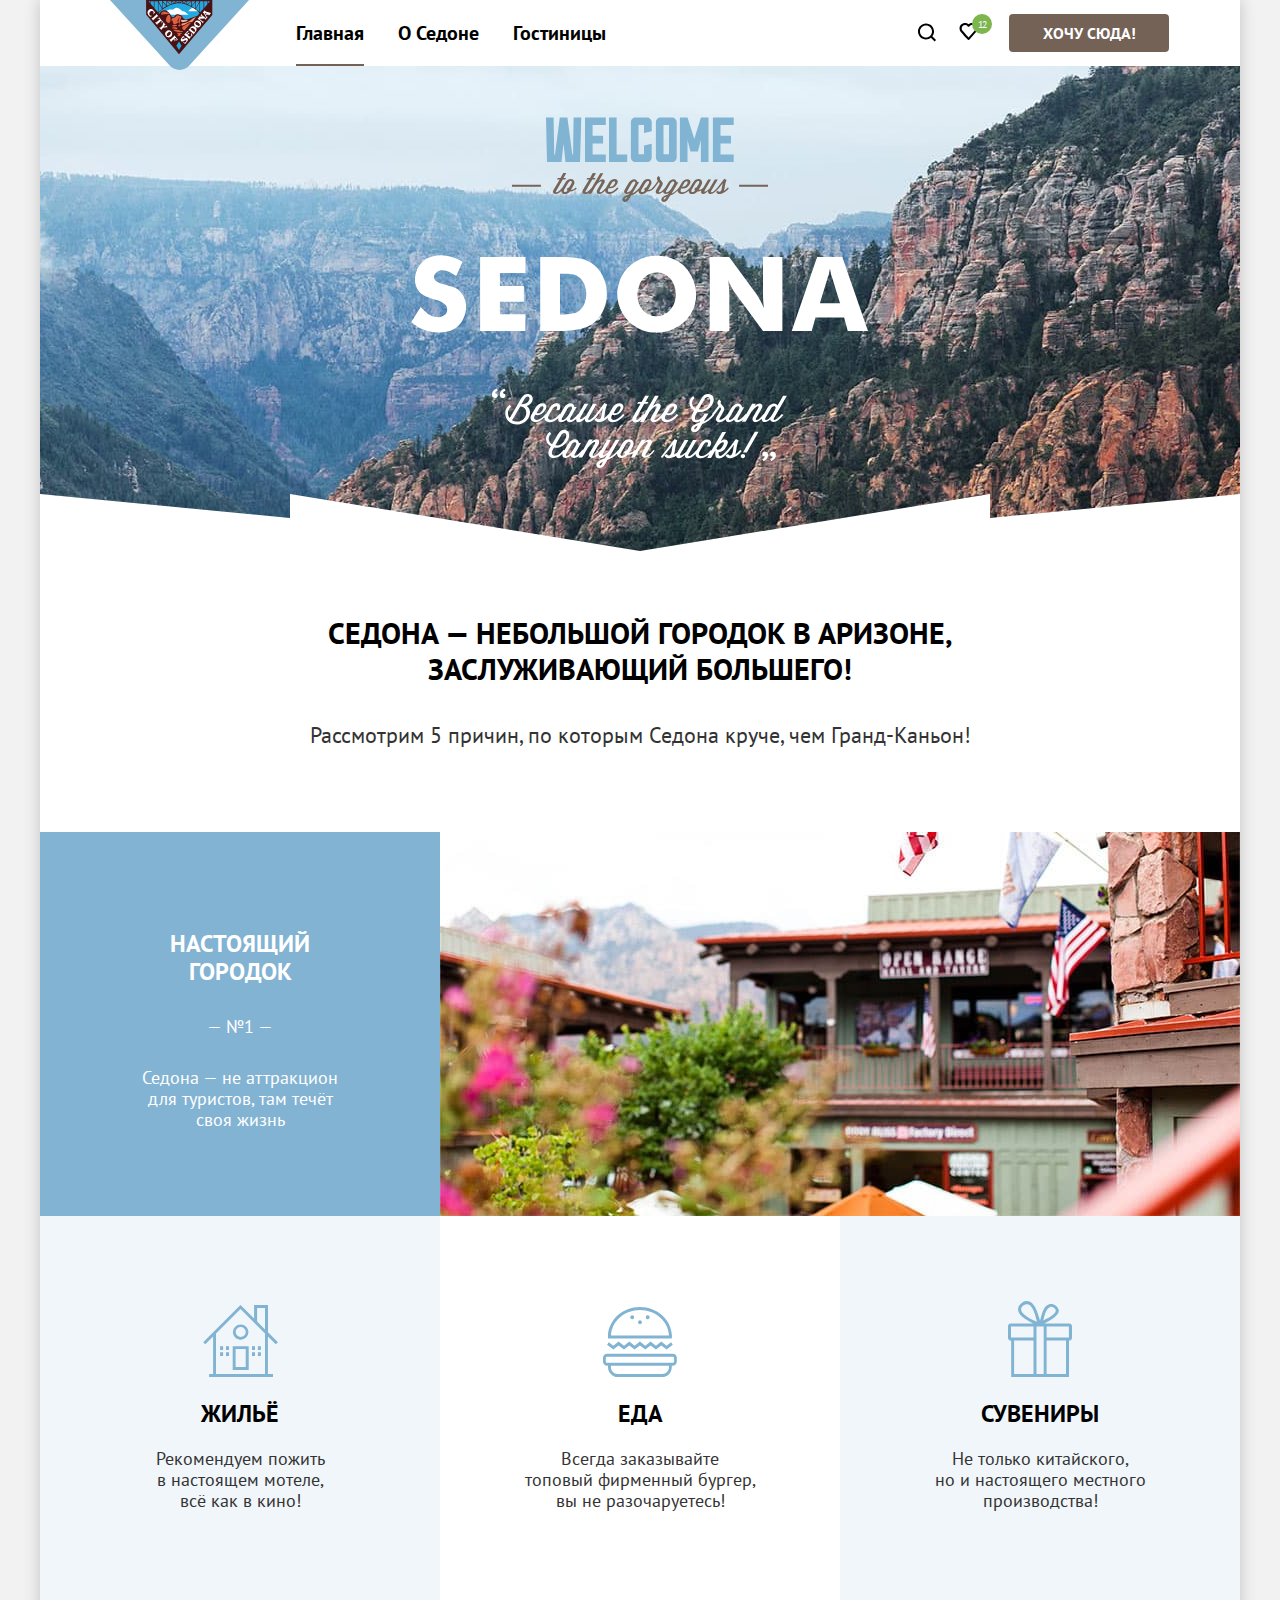
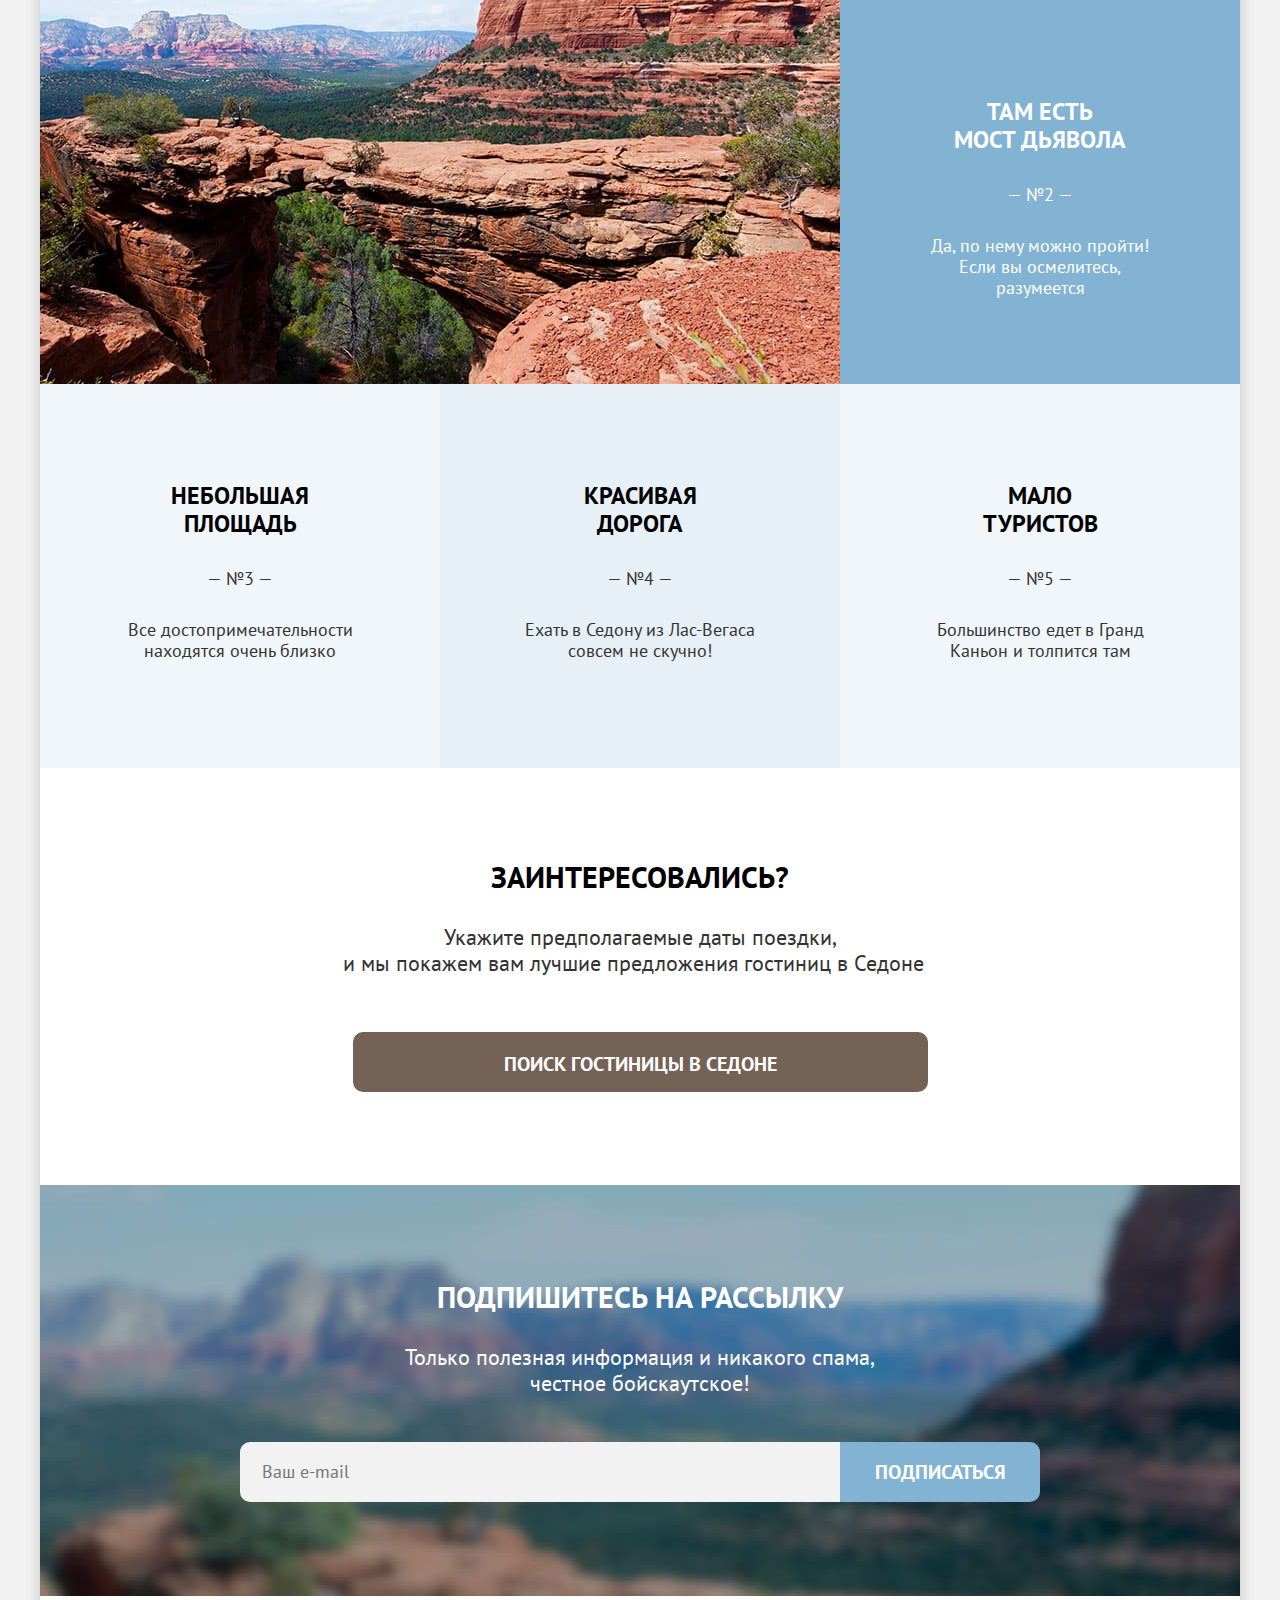
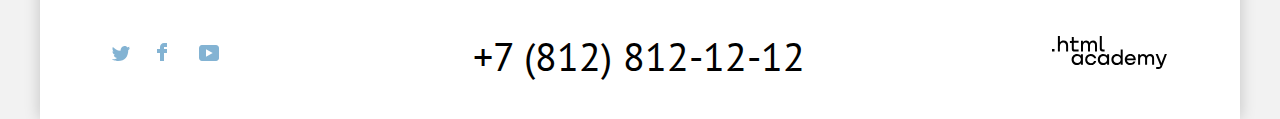
==== commit 055b55df: "Добавляет исправления" ====
--- a/index.html
+++ b/index.html
@@ -21,7 +21,7 @@
               <a class="navigation-link" href="#">О Седоне</a>
             </li>
             <li class="navigation-item">
-              <a class="navigation-link" href="#">Гостиницы</a>
+              <a class="navigation-link" href="catalog.html">Гостиницы</a>
             </li>
           </ul>
           <ul class="navigation-list navigation-user">
--- a/styles/styles.css
+++ b/styles/styles.css
@@ -497,6 +497,8 @@
 
 .main-index-input {
   width: 600px;
+  box-sizing: border-box;
+  padding-left: 22px;
   font-family: inherit;
   font-size: 18px;
   line-height: 26px;
@@ -512,27 +514,6 @@
 .main-index-input:focus {
   outline: 3px solid #83B3D3;
   background: #E6E6E6;
-}
-
-
-.main-index-input::-webkit-input-placeholder {
-  padding-left: 22px;
-}
-
-.main-index-input::-moz-placeholder {
-  padding-left: 22px;
-}
-
-.main-index-input:-ms-input-placeholder {
-  padding-left: 22px;
-}
-
-.main-index-input::-ms-input-placeholder {
-  padding-left: 22px;
-}
-
-.main-index-input::placeholder {
-  padding-left: 22px;
 }
 
 
@@ -1449,6 +1430,8 @@
 
 .catalog-index-input {
   width: 600px;
+  box-sizing: border-box;
+  padding-left: 22px;
   font-family: inherit;
   font-size: 18px;
   line-height: 26px;
@@ -1463,26 +1446,6 @@
 
 .catalog-index-input:focus {
   outline: 3px solid #83B3D3;
-}
-
-.catalog-index-input::-webkit-input-placeholder {
-  padding-left: 22px;
-}
-
-.catalog-index-input::-moz-placeholder {
-  padding-left: 22px;
-}
-
-.catalog-index-input:-ms-input-placeholder {
-  padding-left: 22px;
-}
-
-.catalog-index-input::-ms-input-placeholder {
-  padding-left: 22px;
-}
-
-.catalog-index-input::placeholder {
-  padding-left: 22px;
 }
 
 /*footer*/
